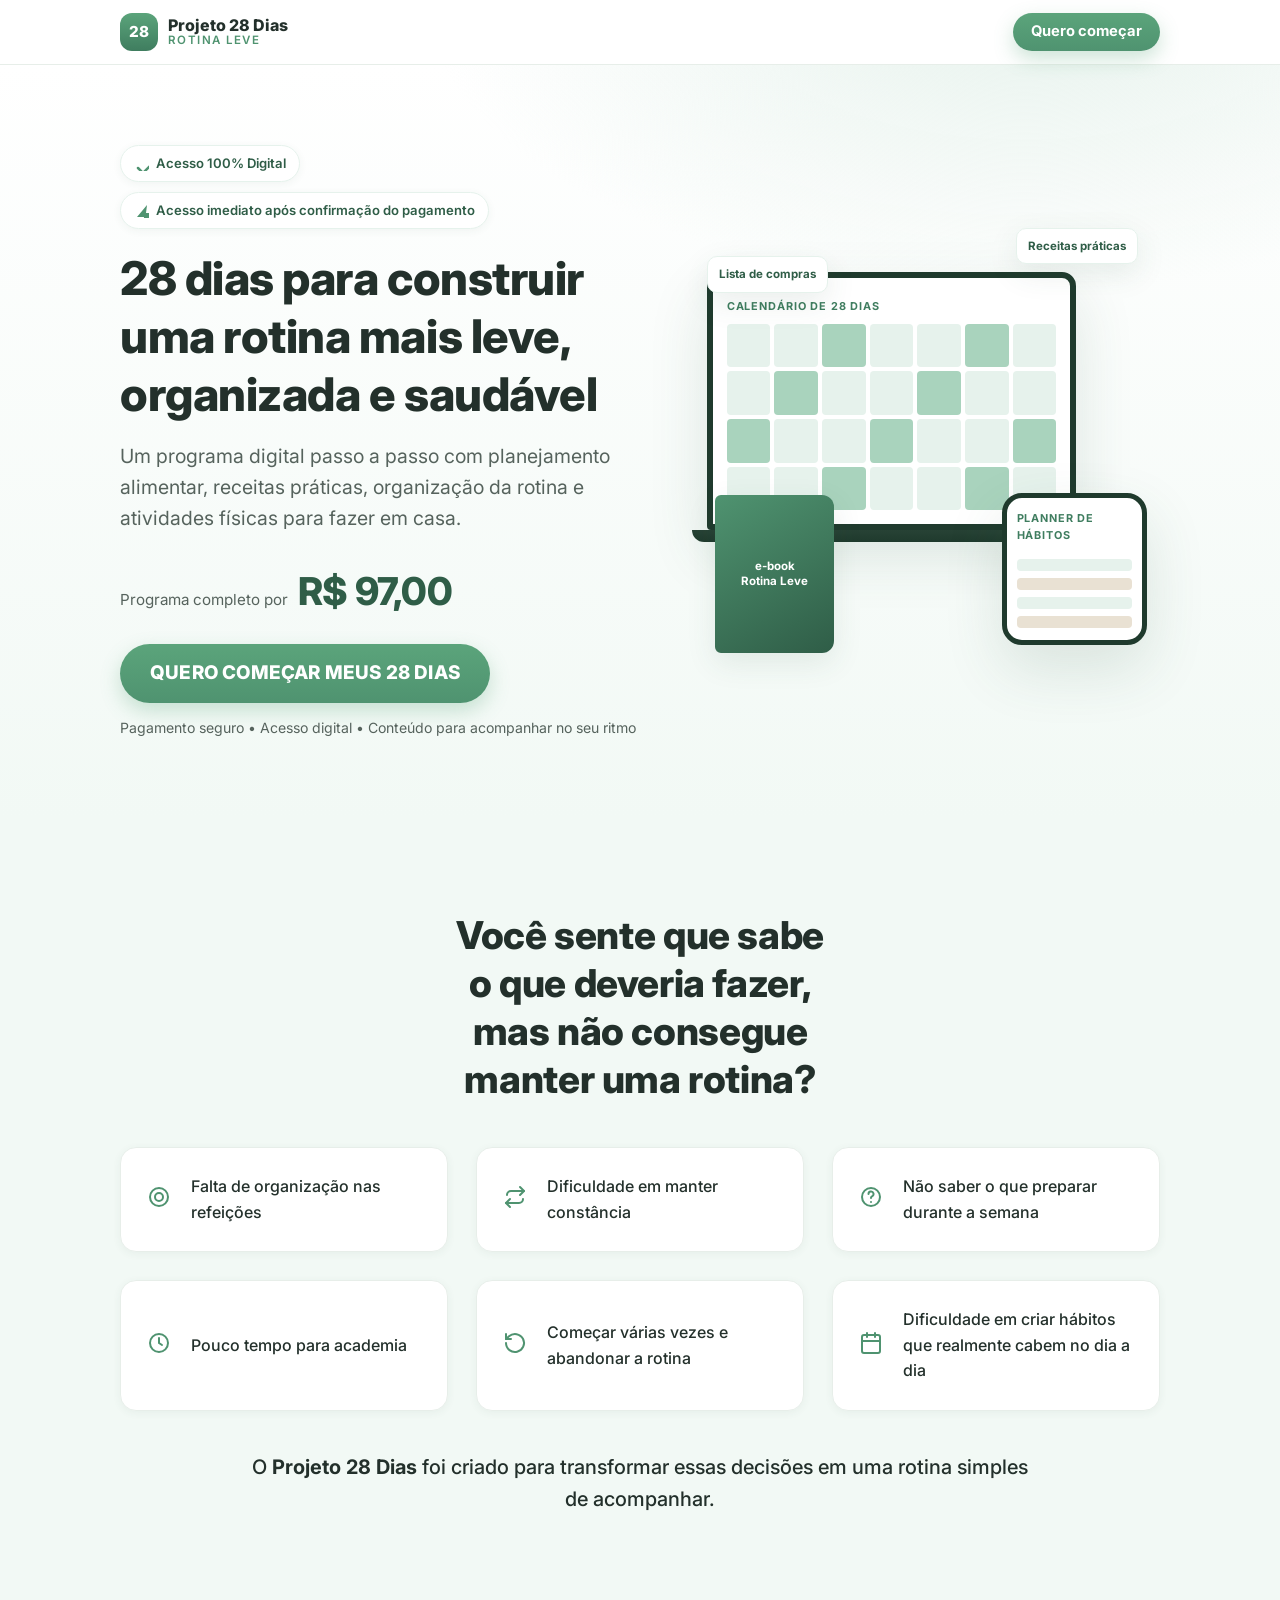
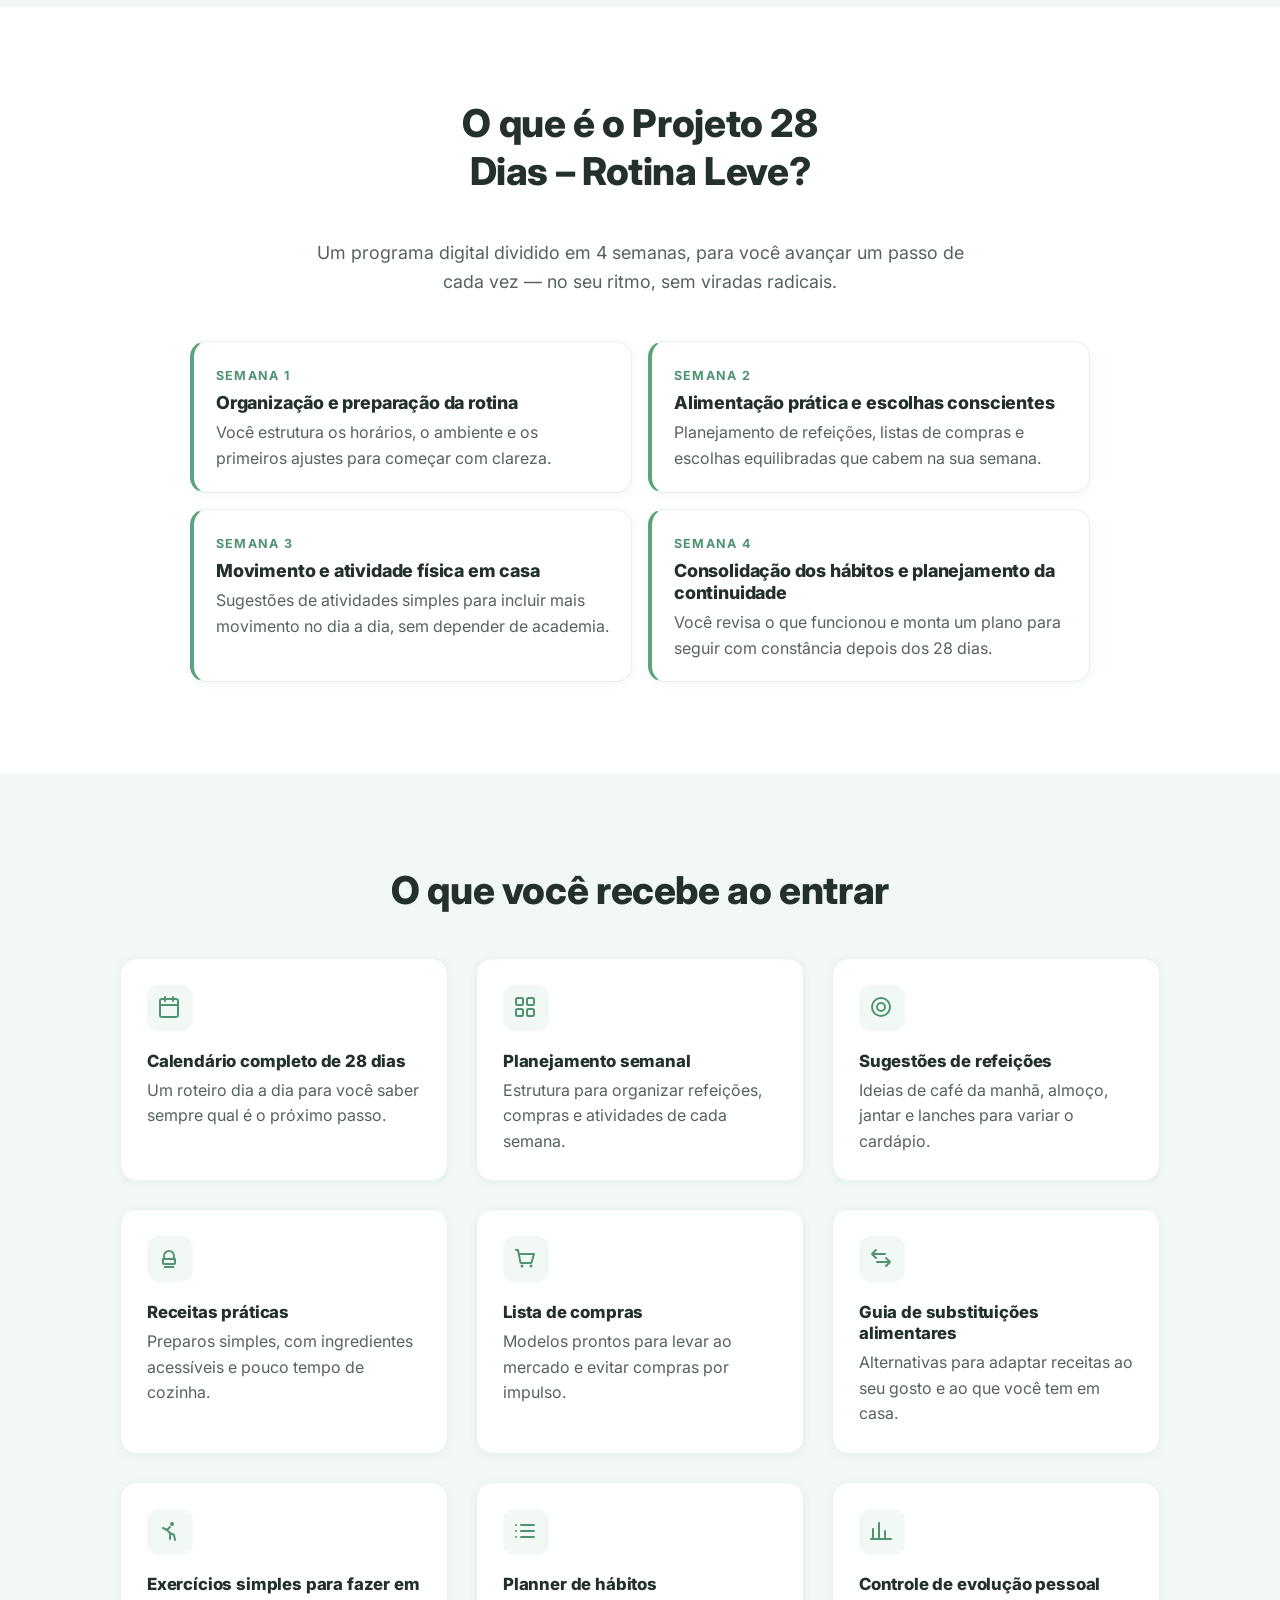
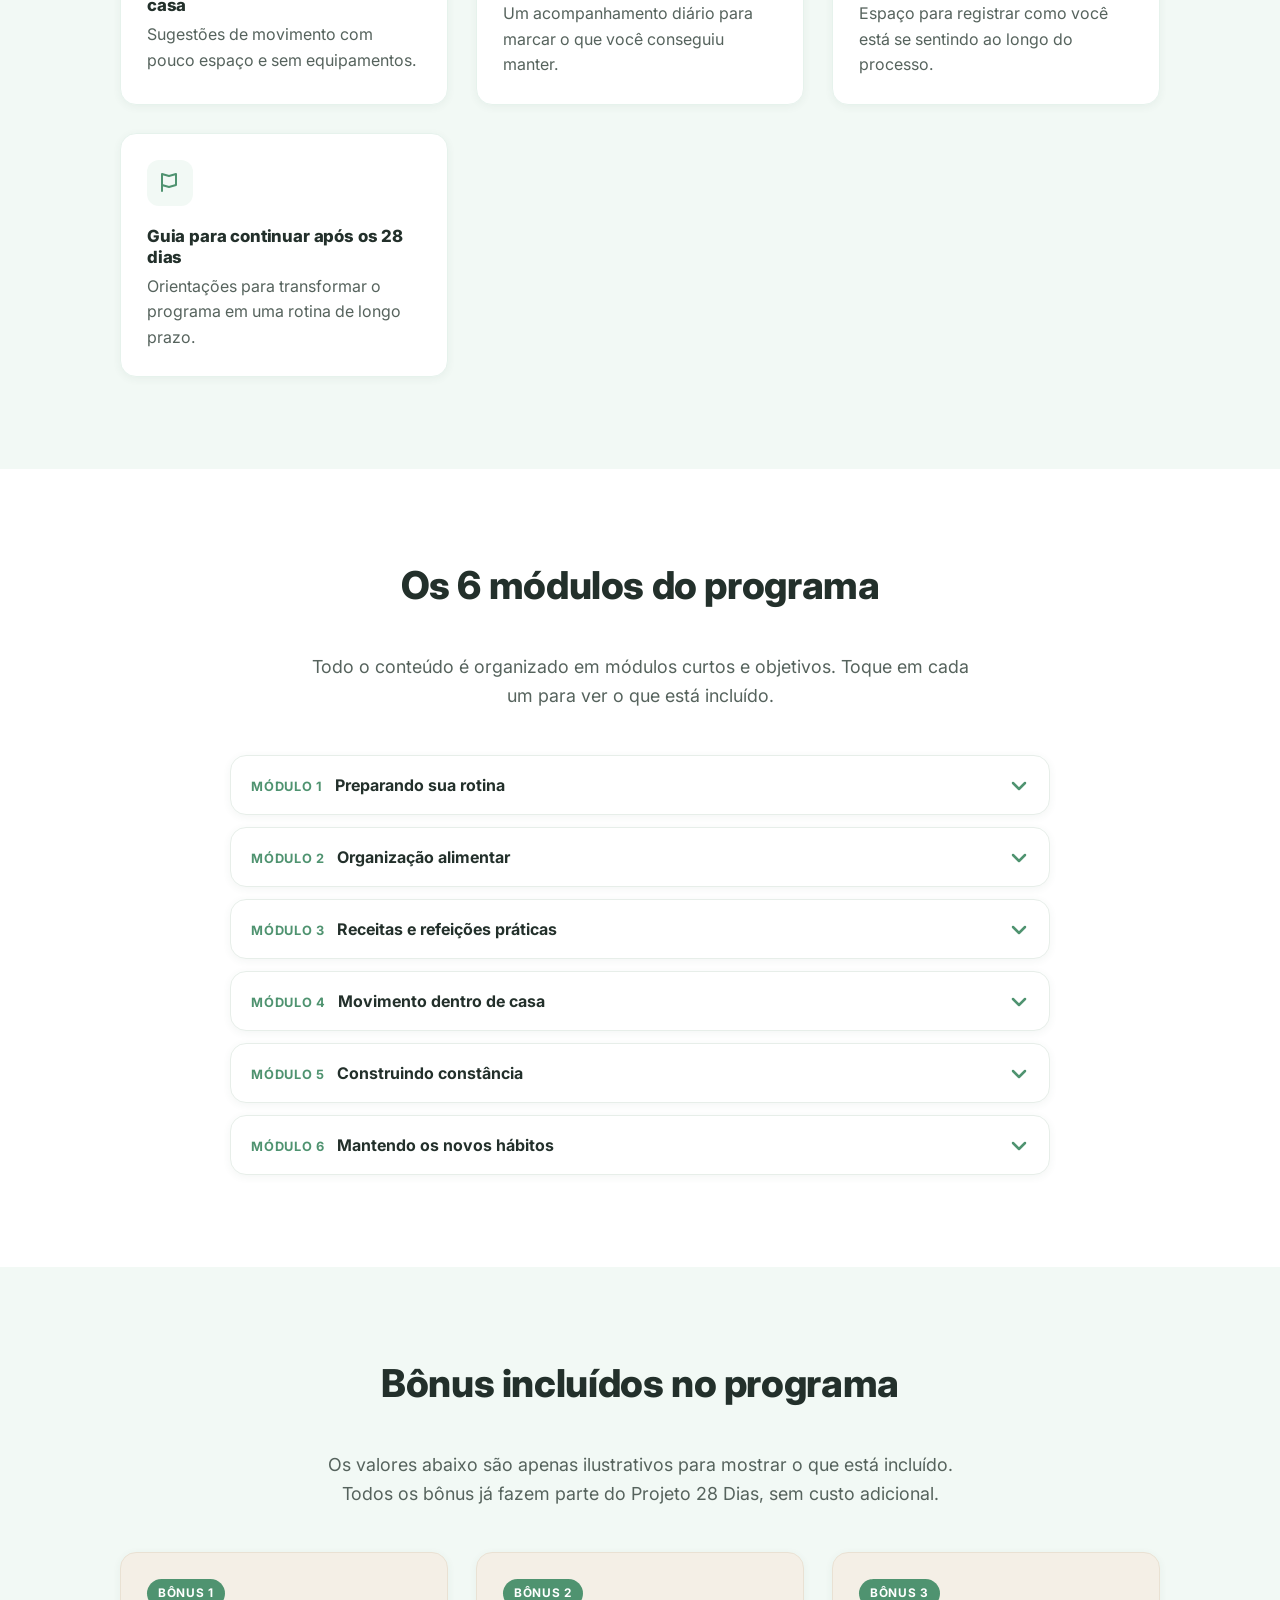
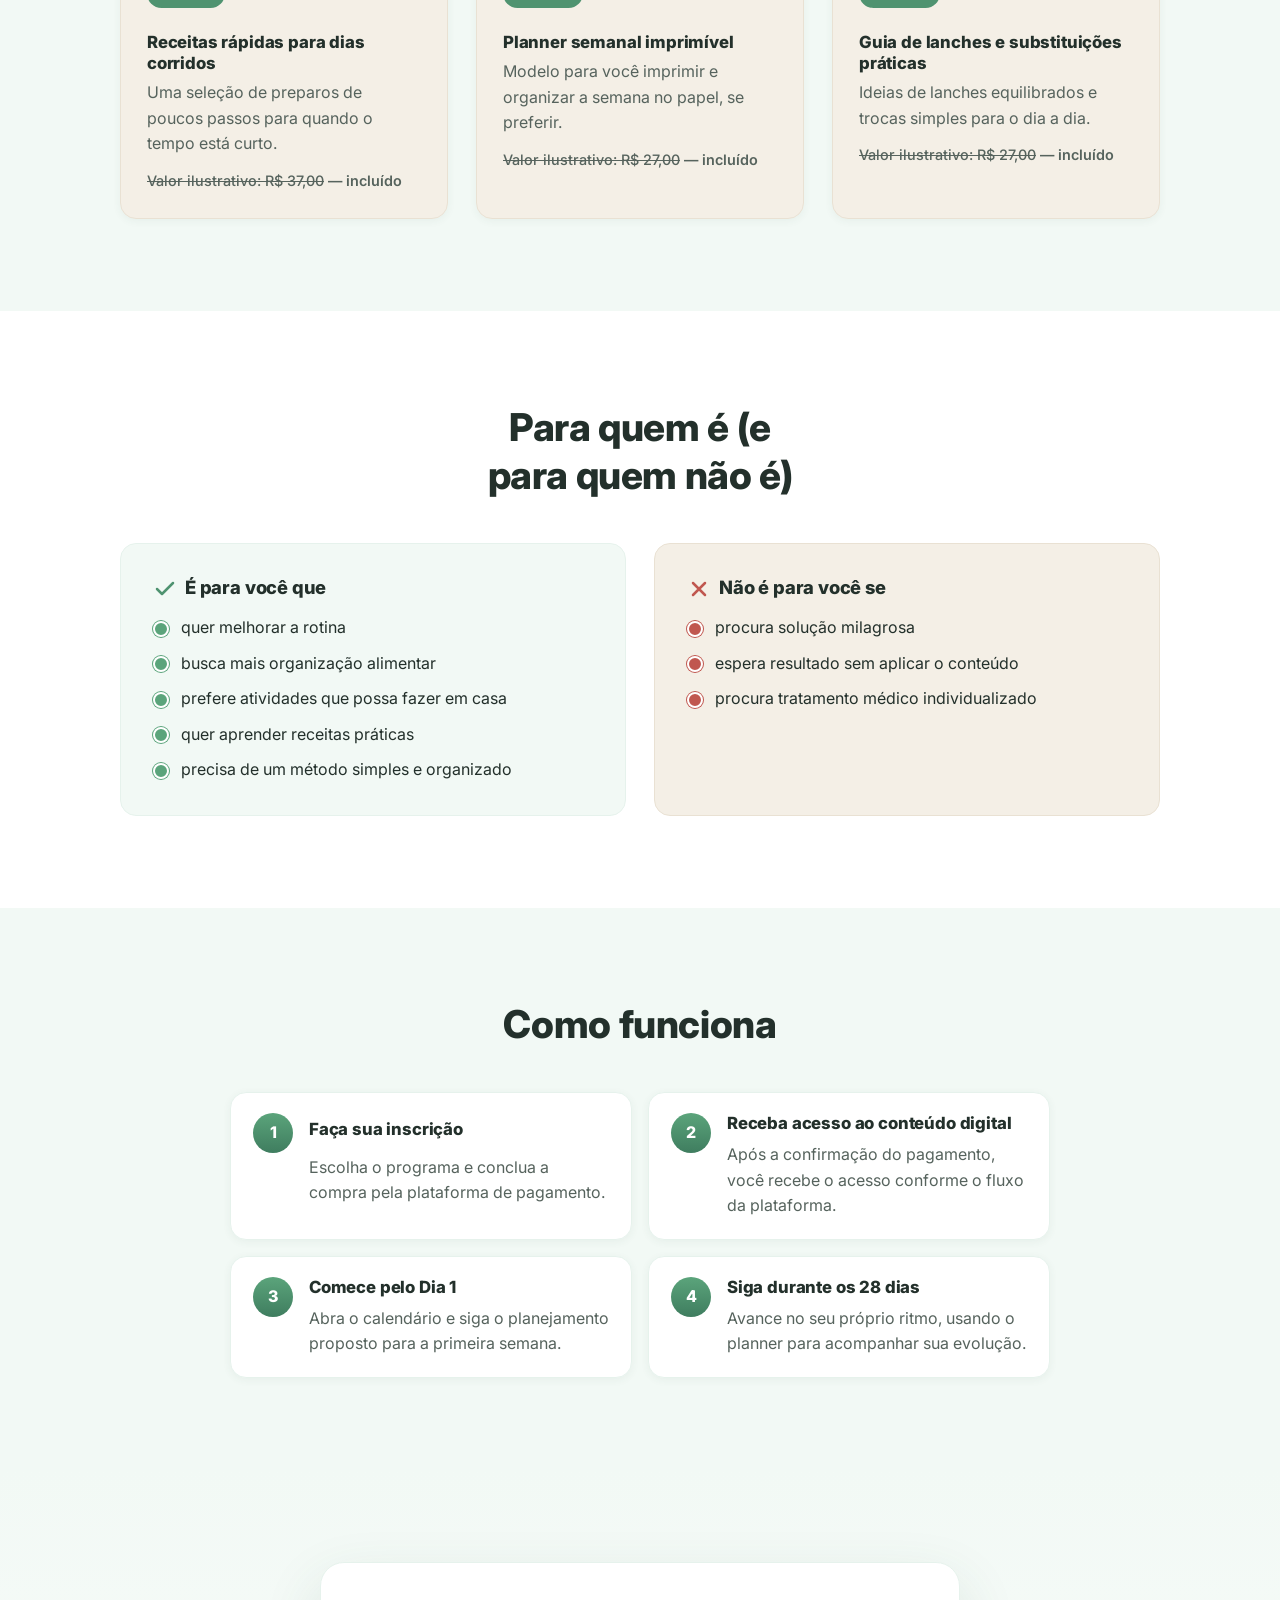
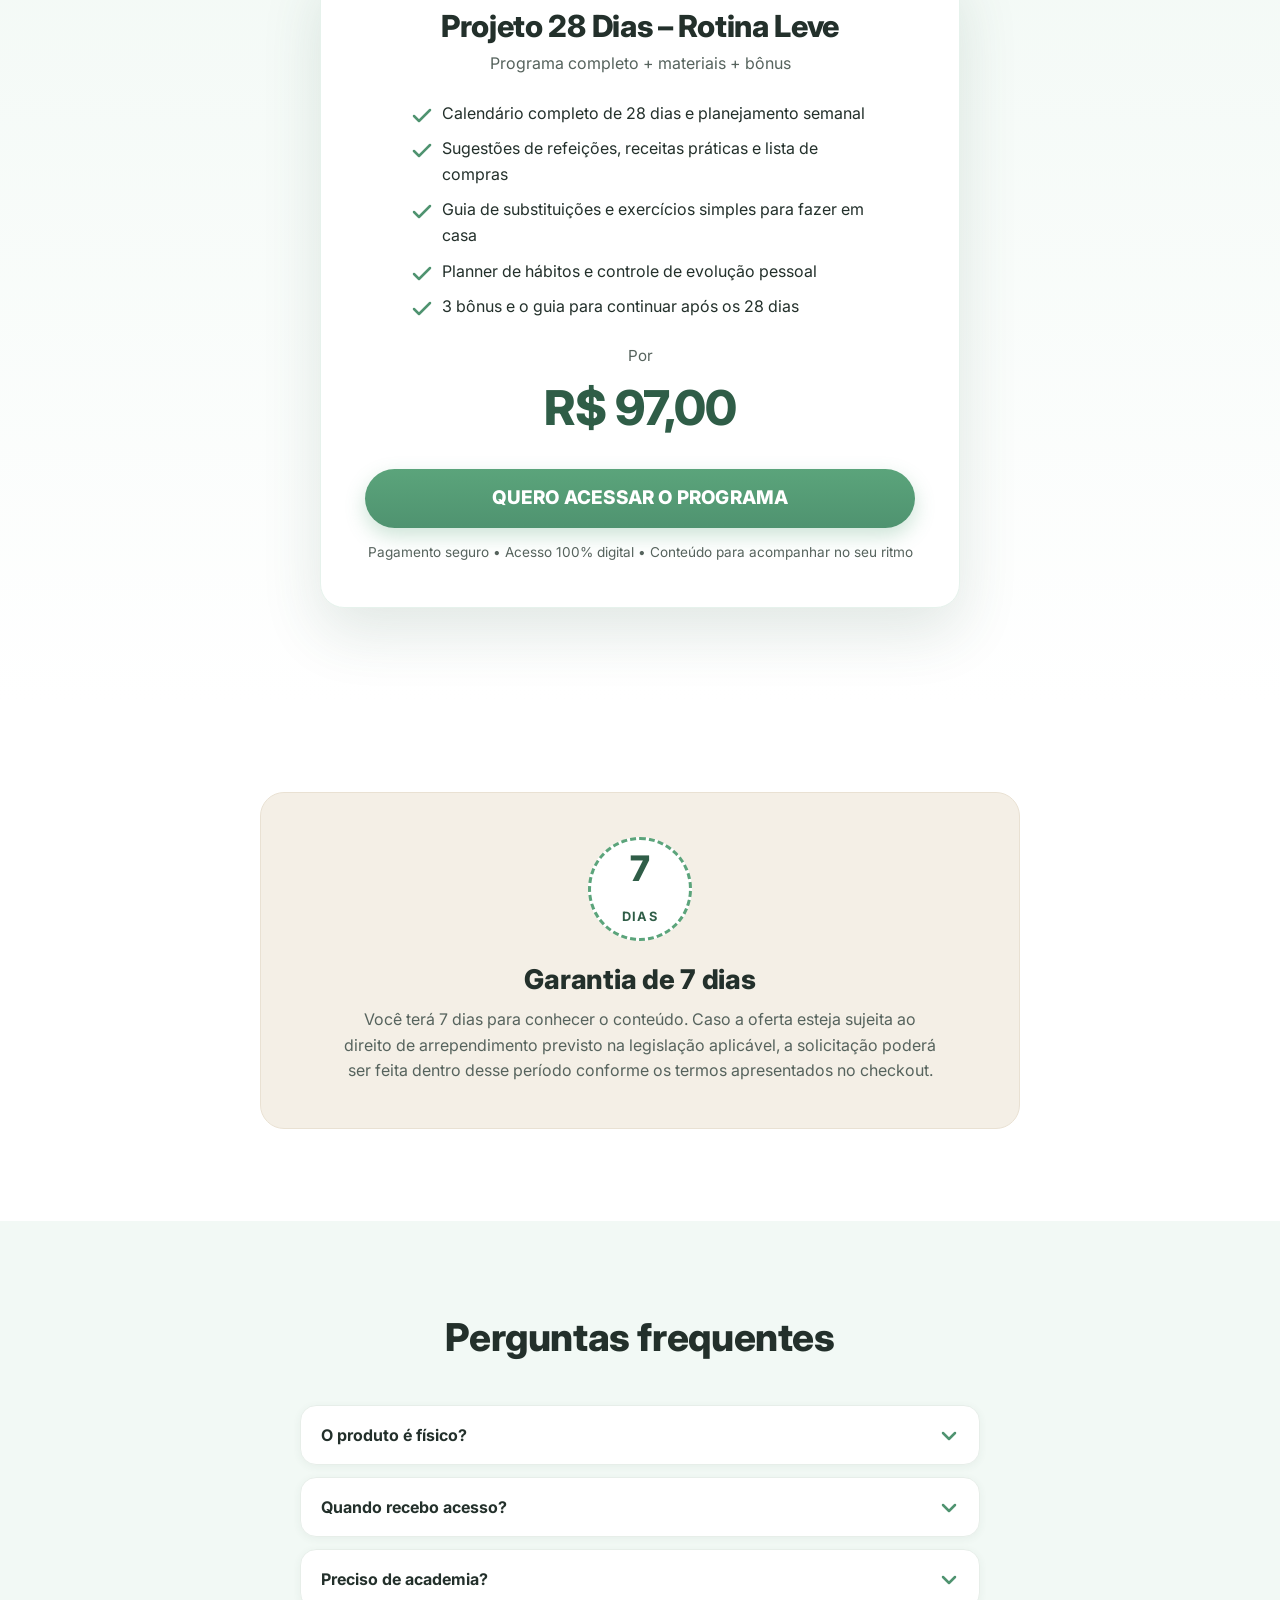
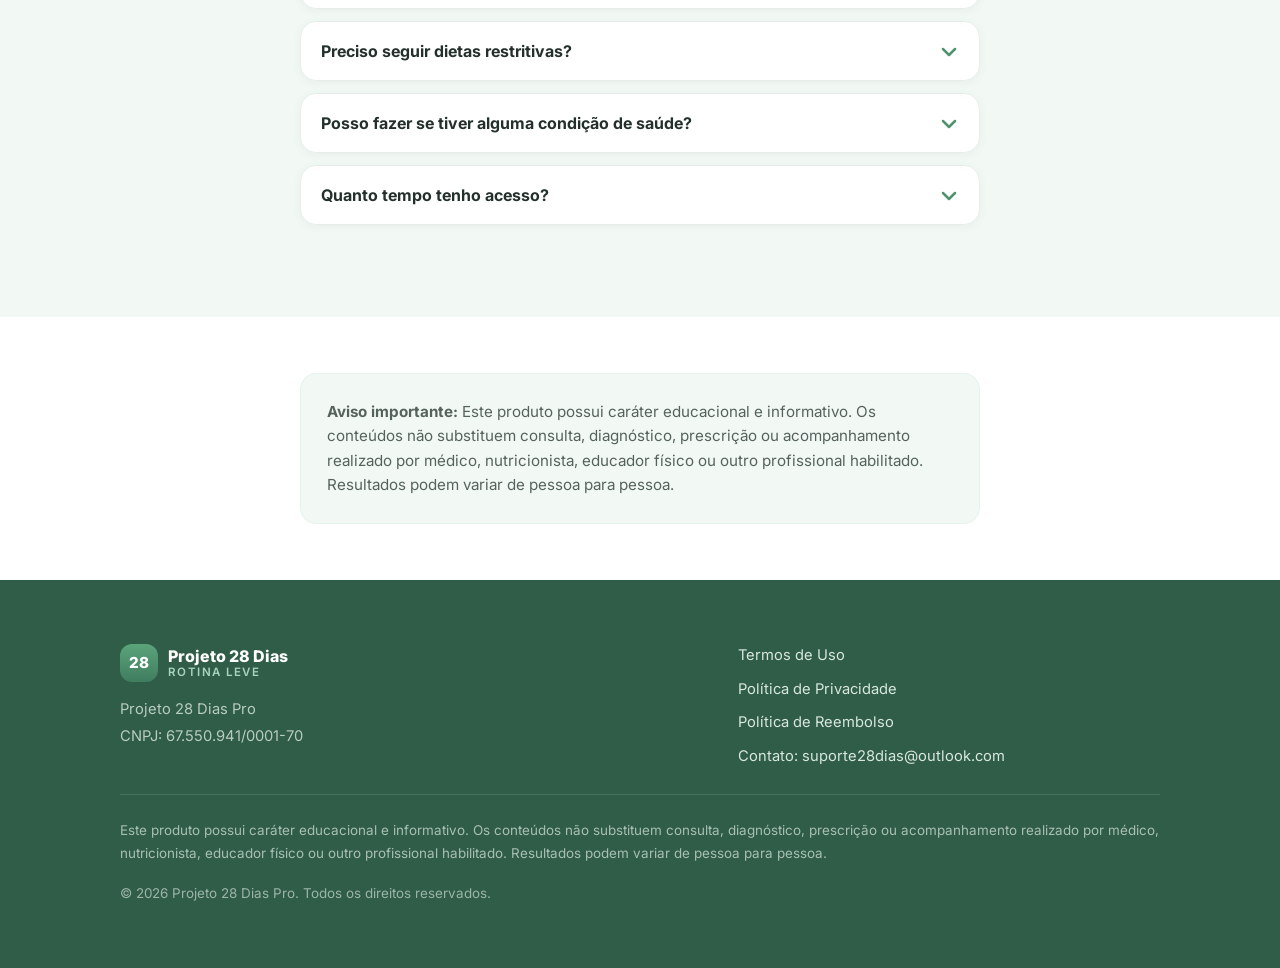
==== index.html @ 9484c6d4 "Add files via upload" ====
<!DOCTYPE html>
<html lang="pt-BR">
<head>
<meta charset="UTF-8" />
<meta name="viewport" content="width=device-width, initial-scale=1.0" />

<title>Projeto 28 Dias – Rotina Leve | Programa digital de rotina e alimentação equilibrada</title>
<meta name="description" content="Projeto 28 Dias – Rotina Leve: programa digital passo a passo com planejamento alimentar, receitas práticas, organização da rotina e atividades físicas para fazer em casa. Acesso 100% digital." />
<meta name="theme-color" content="#5BA47B" />
<link rel="canonical" href="https://exemplo.com/" />

<!-- Open Graph -->
<meta property="og:type" content="website" />
<meta property="og:site_name" content="Projeto 28 Dias – Rotina Leve" />
<meta property="og:title" content="Projeto 28 Dias – Rotina Leve" />
<meta property="og:description" content="28 dias para construir uma rotina mais leve, organizada e saudável. Planejamento alimentar, receitas práticas e atividades físicas para fazer em casa." />
<meta property="og:url" content="https://exemplo.com/" />
<meta property="og:locale" content="pt_BR" />
<!-- Substitua pela imagem de compartilhamento real (1200x630) -->
<meta property="og:image" content="https://exemplo.com/og-image.jpg" />

<!-- Twitter -->
<meta name="twitter:card" content="summary_large_image" />
<meta name="twitter:title" content="Projeto 28 Dias – Rotina Leve" />
<meta name="twitter:description" content="28 dias para construir uma rotina mais leve, organizada e saudável." />
<meta name="twitter:image" content="https://exemplo.com/og-image.jpg" />

<!-- Favicon placeholder (troque por favicon real) -->
<link rel="icon" href="favicon.svg" type="image/svg+xml" />
<link rel="apple-touch-icon" href="favicon.svg" />

<!-- Fontes -->
<link rel="preconnect" href="https://fonts.googleapis.com" />
<link rel="preconnect" href="https://fonts.gstatic.com" crossorigin />
<link href="https://fonts.googleapis.com/css2?family=Inter:wght@400;500;600;700;800&display=swap" rel="stylesheet" />

<link rel="stylesheet" href="styles.css" />

<!-- =====================================================================
     TRACKING — PONTO DE INSERÇÃO 1 (head)
     Nada é carregado agora. Quando for ativar, cole aqui:
       • Meta Pixel (base code)
       • Google Analytics (gtag.js)
       • UTMify (script de captura de UTMs no <head>)
     ===================================================================== -->
<!-- <script>/* Meta Pixel aqui */</script> -->
<!-- <script async src="https://www.googletagmanager.com/gtag/js?id=G-XXXXXXX"></script> -->
<!-- <script>/* UTMify aqui */</script> -->
</head>
<body>

<!-- ============ HEADER ============ -->
<header class="site-header">
  <div class="container site-header__inner">
    <a href="#" class="brand" aria-label="Projeto 28 Dias – Rotina Leve">
      <span class="brand__mark" aria-hidden="true">28</span>
      <span class="brand__text">Projeto 28 Dias<small>Rotina Leve</small></span>
    </a>
    <a href="#oferta" class="btn btn--sm btn--primary js-checkout" data-track="cta_header">Quero começar</a>
  </div>
</header>

<main>

  <!-- ============ 1. HERO ============ -->
  <section class="hero">
    <div class="container hero__grid">
      <div class="hero__content reveal">
        <div class="badges">
          <span class="badge"><svg class="ico" aria-hidden="true"><use href="#i-check"/></svg> Acesso 100% Digital</span>
          <span class="badge"><svg class="ico" aria-hidden="true"><use href="#i-bolt"/></svg> Acesso imediato após confirmação do pagamento</span>
        </div>

        <h1 class="hero__title">28 dias para construir uma rotina mais leve, organizada e saudável</h1>

        <p class="hero__subtitle">Um programa digital passo a passo com planejamento alimentar, receitas práticas, organização da rotina e atividades físicas para fazer em casa.</p>

        <div class="hero__price">
          <span class="hero__price-label">Programa completo por</span>
          <span class="price price--lg"><span class="price__cents js-price">R$ 97,00</span></span>
        </div>

        <a href="#oferta" class="btn btn--lg btn--primary btn--block js-checkout" data-track="cta_hero">QUERO COMEÇAR MEUS 28 DIAS</a>

        <p class="hero__reassurance">Pagamento seguro • Acesso digital • Conteúdo para acompanhar no seu ritmo</p>
      </div>

      <div class="hero__media reveal" aria-hidden="true">
        <!-- Espaço visual para mockup do produto (notebook, celular, e-book, calendário, planner, receitas) -->
        <div class="mockup">
          <div class="mockup__laptop">
            <div class="mockup__laptop-screen">
              <span class="mockup__tag">Calendário de 28 dias</span>
              <div class="mockup__calendar">
                <span></span><span></span><span></span><span></span><span></span><span></span><span></span>
                <span></span><span></span><span></span><span></span><span></span><span></span><span></span>
                <span></span><span></span><span></span><span></span><span></span><span></span><span></span>
                <span></span><span></span><span></span><span></span><span></span><span></span><span></span>
              </div>
            </div>
            <div class="mockup__laptop-base"></div>
          </div>
          <div class="mockup__phone">
            <span class="mockup__tag">Planner de hábitos</span>
            <div class="mockup__phone-list">
              <i></i><i></i><i></i><i></i>
            </div>
          </div>
          <div class="mockup__ebook">
            <span>e-book<br>Rotina Leve</span>
          </div>
          <div class="mockup__card mockup__card--recipes">Receitas práticas</div>
          <div class="mockup__card mockup__card--list">Lista de compras</div>
        </div>
      </div>
    </div>
  </section>

  <!-- ============ 2. IDENTIFICAÇÃO ============ -->
  <section class="section section--tint" id="identificacao">
    <div class="container">
      <h2 class="section__title reveal">Você sente que sabe o que deveria fazer, mas não consegue manter uma rotina?</h2>
      <div class="grid grid--cards reveal">
        <article class="card card--pain"><svg class="ico ico--lg" aria-hidden="true"><use href="#i-plate"/></svg><p>Falta de organização nas refeições</p></article>
        <article class="card card--pain"><svg class="ico ico--lg" aria-hidden="true"><use href="#i-repeat"/></svg><p>Dificuldade em manter constância</p></article>
        <article class="card card--pain"><svg class="ico ico--lg" aria-hidden="true"><use href="#i-question"/></svg><p>Não saber o que preparar durante a semana</p></article>
        <article class="card card--pain"><svg class="ico ico--lg" aria-hidden="true"><use href="#i-clock"/></svg><p>Pouco tempo para academia</p></article>
        <article class="card card--pain"><svg class="ico ico--lg" aria-hidden="true"><use href="#i-restart"/></svg><p>Começar várias vezes e abandonar a rotina</p></article>
        <article class="card card--pain"><svg class="ico ico--lg" aria-hidden="true"><use href="#i-calendar"/></svg><p>Dificuldade em criar hábitos que realmente cabem no dia a dia</p></article>
      </div>
      <p class="section__closing reveal">O <strong>Projeto 28 Dias</strong> foi criado para transformar essas decisões em uma rotina simples de acompanhar.</p>
    </div>
  </section>

  <!-- ============ 3. APRESENTAÇÃO DO MÉTODO ============ -->
  <section class="section" id="metodo">
    <div class="container">
      <h2 class="section__title reveal">O que é o Projeto 28 Dias – Rotina Leve?</h2>
      <p class="section__lead reveal">Um programa digital dividido em 4 semanas, para você avançar um passo de cada vez — no seu ritmo, sem viradas radicais.</p>

      <ol class="timeline reveal">
        <li class="timeline__item">
          <span class="timeline__week">Semana 1</span>
          <h3 class="timeline__heading">Organização e preparação da rotina</h3>
          <p>Você estrutura os horários, o ambiente e os primeiros ajustes para começar com clareza.</p>
        </li>
        <li class="timeline__item">
          <span class="timeline__week">Semana 2</span>
          <h3 class="timeline__heading">Alimentação prática e escolhas conscientes</h3>
          <p>Planejamento de refeições, listas de compras e escolhas equilibradas que cabem na sua semana.</p>
        </li>
        <li class="timeline__item">
          <span class="timeline__week">Semana 3</span>
          <h3 class="timeline__heading">Movimento e atividade física em casa</h3>
          <p>Sugestões de atividades simples para incluir mais movimento no dia a dia, sem depender de academia.</p>
        </li>
        <li class="timeline__item">
          <span class="timeline__week">Semana 4</span>
          <h3 class="timeline__heading">Consolidação dos hábitos e planejamento da continuidade</h3>
          <p>Você revisa o que funcionou e monta um plano para seguir com constância depois dos 28 dias.</p>
        </li>
      </ol>
    </div>
  </section>

  <!-- ============ 4. O QUE VOCÊ RECEBE ============ -->
  <section class="section section--tint" id="conteudo">
    <div class="container">
      <h2 class="section__title reveal">O que você recebe ao entrar</h2>
      <div class="grid grid--deliverables reveal">
        <article class="card card--deliverable"><svg class="ico ico--lg" aria-hidden="true"><use href="#i-calendar"/></svg><h3>Calendário completo de 28 dias</h3><p>Um roteiro dia a dia para você saber sempre qual é o próximo passo.</p></article>
        <article class="card card--deliverable"><svg class="ico ico--lg" aria-hidden="true"><use href="#i-grid"/></svg><h3>Planejamento semanal</h3><p>Estrutura para organizar refeições, compras e atividades de cada semana.</p></article>
        <article class="card card--deliverable"><svg class="ico ico--lg" aria-hidden="true"><use href="#i-plate"/></svg><h3>Sugestões de refeições</h3><p>Ideias de café da manhã, almoço, jantar e lanches para variar o cardápio.</p></article>
        <article class="card card--deliverable"><svg class="ico ico--lg" aria-hidden="true"><use href="#i-chef"/></svg><h3>Receitas práticas</h3><p>Preparos simples, com ingredientes acessíveis e pouco tempo de cozinha.</p></article>
        <article class="card card--deliverable"><svg class="ico ico--lg" aria-hidden="true"><use href="#i-cart"/></svg><h3>Lista de compras</h3><p>Modelos prontos para levar ao mercado e evitar compras por impulso.</p></article>
        <article class="card card--deliverable"><svg class="ico ico--lg" aria-hidden="true"><use href="#i-swap"/></svg><h3>Guia de substituições alimentares</h3><p>Alternativas para adaptar receitas ao seu gosto e ao que você tem em casa.</p></article>
        <article class="card card--deliverable"><svg class="ico ico--lg" aria-hidden="true"><use href="#i-run"/></svg><h3>Exercícios simples para fazer em casa</h3><p>Sugestões de movimento com pouco espaço e sem equipamentos.</p></article>
        <article class="card card--deliverable"><svg class="ico ico--lg" aria-hidden="true"><use href="#i-list"/></svg><h3>Planner de hábitos</h3><p>Um acompanhamento diário para marcar o que você conseguiu manter.</p></article>
        <article class="card card--deliverable"><svg class="ico ico--lg" aria-hidden="true"><use href="#i-chart"/></svg><h3>Controle de evolução pessoal</h3><p>Espaço para registrar como você está se sentindo ao longo do processo.</p></article>
        <article class="card card--deliverable"><svg class="ico ico--lg" aria-hidden="true"><use href="#i-flag"/></svg><h3>Guia para continuar após os 28 dias</h3><p>Orientações para transformar o programa em uma rotina de longo prazo.</p></article>
      </div>
    </div>
  </section>

  <!-- ============ 5. MÓDULOS ============ -->
  <section class="section" id="modulos">
    <div class="container">
      <h2 class="section__title reveal">Os 6 módulos do programa</h2>
      <p class="section__lead reveal">Todo o conteúdo é organizado em módulos curtos e objetivos. Toque em cada um para ver o que está incluído.</p>

      <div class="accordion reveal" id="accordion-modulos">
        <div class="accordion__item">
          <button class="accordion__trigger" aria-expanded="false" aria-controls="mod-1">
            <span><span class="accordion__num">Módulo 1</span> Preparando sua rotina</span>
            <svg class="ico accordion__chevron" aria-hidden="true"><use href="#i-chevron"/></svg>
          </button>
          <div class="accordion__panel" id="mod-1" role="region">
            <p>Como organizar horários, ambiente e expectativas para começar os 28 dias com clareza e sem sobrecarga.</p>
          </div>
        </div>
        <div class="accordion__item">
          <button class="accordion__trigger" aria-expanded="false" aria-controls="mod-2">
            <span><span class="accordion__num">Módulo 2</span> Organização alimentar</span>
            <svg class="ico accordion__chevron" aria-hidden="true"><use href="#i-chevron"/></svg>
          </button>
          <div class="accordion__panel" id="mod-2" role="region">
            <p>Planejamento de refeições, montagem de listas de compras e ideias para tornar a alimentação mais equilibrada no dia a dia.</p>
          </div>
        </div>
        <div class="accordion__item">
          <button class="accordion__trigger" aria-expanded="false" aria-controls="mod-3">
            <span><span class="accordion__num">Módulo 3</span> Receitas e refeições práticas</span>
            <svg class="ico accordion__chevron" aria-hidden="true"><use href="#i-chevron"/></svg>
          </button>
          <div class="accordion__panel" id="mod-3" role="region">
            <p>Receitas simples e rápidas para diferentes momentos do dia, com opções de substituição de ingredientes.</p>
          </div>
        </div>
        <div class="accordion__item">
          <button class="accordion__trigger" aria-expanded="false" aria-controls="mod-4">
            <span><span class="accordion__num">Módulo 4</span> Movimento dentro de casa</span>
            <svg class="ico accordion__chevron" aria-hidden="true"><use href="#i-chevron"/></svg>
          </button>
          <div class="accordion__panel" id="mod-4" role="region">
            <p>Sugestões de atividades físicas leves para fazer em casa, com foco em consistência e não em intensidade.</p>
          </div>
        </div>
        <div class="accordion__item">
          <button class="accordion__trigger" aria-expanded="false" aria-controls="mod-5">
            <span><span class="accordion__num">Módulo 5</span> Construindo constância</span>
            <svg class="ico accordion__chevron" aria-hidden="true"><use href="#i-chevron"/></svg>
          </button>
          <div class="accordion__panel" id="mod-5" role="region">
            <p>Estratégias práticas para lidar com dias difíceis, recomeços e para manter o ritmo ao longo das semanas.</p>
          </div>
        </div>
        <div class="accordion__item">
          <button class="accordion__trigger" aria-expanded="false" aria-controls="mod-6">
            <span><span class="accordion__num">Módulo 6</span> Mantendo os novos hábitos</span>
            <svg class="ico accordion__chevron" aria-hidden="true"><use href="#i-chevron"/></svg>
          </button>
          <div class="accordion__panel" id="mod-6" role="region">
            <p>Como planejar a continuidade depois dos 28 dias, revisando o que funcionou e ajustando o que for necessário.</p>
          </div>
        </div>
      </div>
    </div>
  </section>

  <!-- ============ 6. BÔNUS ============ -->
  <section class="section section--tint" id="bonus">
    <div class="container">
      <h2 class="section__title reveal">Bônus incluídos no programa</h2>
      <p class="section__lead reveal">Os valores abaixo são apenas ilustrativos para mostrar o que está incluído. Todos os bônus já fazem parte do Projeto 28 Dias, sem custo adicional.</p>
      <div class="grid grid--cards reveal">
        <article class="card card--bonus">
          <span class="card__badge">Bônus 1</span>
          <h3>Receitas rápidas para dias corridos</h3>
          <p>Uma seleção de preparos de poucos passos para quando o tempo está curto.</p>
          <p class="card__value"><span>Valor ilustrativo: R$ 37,00</span> — incluído</p>
        </article>
        <article class="card card--bonus">
          <span class="card__badge">Bônus 2</span>
          <h3>Planner semanal imprimível</h3>
          <p>Modelo para você imprimir e organizar a semana no papel, se preferir.</p>
          <p class="card__value"><span>Valor ilustrativo: R$ 27,00</span> — incluído</p>
        </article>
        <article class="card card--bonus">
          <span class="card__badge">Bônus 3</span>
          <h3>Guia de lanches e substituições práticas</h3>
          <p>Ideias de lanches equilibrados e trocas simples para o dia a dia.</p>
          <p class="card__value"><span>Valor ilustrativo: R$ 27,00</span> — incluído</p>
        </article>
      </div>
    </div>
  </section>

  <!-- ============ 7. PARA QUEM É ============ -->
  <section class="section" id="para-quem">
    <div class="container">
      <h2 class="section__title reveal">Para quem é (e para quem não é)</h2>
      <div class="grid grid--two reveal">
        <div class="panel panel--yes">
          <h3><svg class="ico" aria-hidden="true"><use href="#i-check"/></svg> É para você que</h3>
          <ul class="ticklist">
            <li>quer melhorar a rotina</li>
            <li>busca mais organização alimentar</li>
            <li>prefere atividades que possa fazer em casa</li>
            <li>quer aprender receitas práticas</li>
            <li>precisa de um método simples e organizado</li>
          </ul>
        </div>
        <div class="panel panel--no">
          <h3><svg class="ico" aria-hidden="true"><use href="#i-x"/></svg> Não é para você se</h3>
          <ul class="ticklist ticklist--no">
            <li>procura solução milagrosa</li>
            <li>espera resultado sem aplicar o conteúdo</li>
            <li>procura tratamento médico individualizado</li>
          </ul>
        </div>
      </div>
    </div>
  </section>

  <!-- ============ 8. COMO FUNCIONA ============ -->
  <section class="section section--tint" id="como-funciona">
    <div class="container">
      <h2 class="section__title reveal">Como funciona</h2>
      <ol class="steps reveal">
        <li class="step"><span class="step__num">1</span><h3>Faça sua inscrição</h3><p>Escolha o programa e conclua a compra pela plataforma de pagamento.</p></li>
        <li class="step"><span class="step__num">2</span><h3>Receba acesso ao conteúdo digital</h3><p>Após a confirmação do pagamento, você recebe o acesso conforme o fluxo da plataforma.</p></li>
        <li class="step"><span class="step__num">3</span><h3>Comece pelo Dia 1</h3><p>Abra o calendário e siga o planejamento proposto para a primeira semana.</p></li>
        <li class="step"><span class="step__num">4</span><h3>Siga durante os 28 dias</h3><p>Avance no seu próprio ritmo, usando o planner para acompanhar sua evolução.</p></li>
      </ol>
    </div>
  </section>

  <!-- ============ 9. OFERTA ============ -->
  <section class="section offer" id="oferta">
    <div class="container">
      <div class="offer__box reveal">
        <h2 class="offer__title">Projeto 28 Dias – Rotina Leve</h2>
        <p class="offer__desc">Programa completo + materiais + bônus</p>

        <ul class="offer__list">
          <li><svg class="ico" aria-hidden="true"><use href="#i-check"/></svg> Calendário completo de 28 dias e planejamento semanal</li>
          <li><svg class="ico" aria-hidden="true"><use href="#i-check"/></svg> Sugestões de refeições, receitas práticas e lista de compras</li>
          <li><svg class="ico" aria-hidden="true"><use href="#i-check"/></svg> Guia de substituições e exercícios simples para fazer em casa</li>
          <li><svg class="ico" aria-hidden="true"><use href="#i-check"/></svg> Planner de hábitos e controle de evolução pessoal</li>
          <li><svg class="ico" aria-hidden="true"><use href="#i-check"/></svg> 3 bônus e o guia para continuar após os 28 dias</li>
        </ul>

        <div class="offer__price">
          <span class="offer__price-label">Por</span>
          <span class="price price--xl"><span class="price__cents js-price">R$ 97,00</span></span>
        </div>

        <a href="#" class="btn btn--lg btn--primary btn--block js-checkout" data-track="cta_oferta">QUERO ACESSAR O PROGRAMA</a>
        <p class="offer__note">Pagamento seguro • Acesso 100% digital • Conteúdo para acompanhar no seu ritmo</p>
      </div>
    </div>
  </section>

  <!-- ============ 10. GARANTIA ============ -->
  <section class="section" id="garantia">
    <div class="container">
      <div class="guarantee reveal">
        <div class="guarantee__seal" aria-hidden="true"><span>7</span><small>dias</small></div>
        <div class="guarantee__text">
          <h2>Garantia de 7 dias</h2>
          <p>Você terá 7 dias para conhecer o conteúdo. Caso a oferta esteja sujeita ao direito de arrependimento previsto na legislação aplicável, a solicitação poderá ser feita dentro desse período conforme os termos apresentados no checkout.</p>
        </div>
      </div>
    </div>
  </section>

  <!-- ============ 11. FAQ ============ -->
  <section class="section section--tint" id="faq">
    <div class="container container--narrow">
      <h2 class="section__title reveal">Perguntas frequentes</h2>
      <div class="accordion reveal" id="accordion-faq">
        <div class="accordion__item">
          <button class="accordion__trigger" aria-expanded="false" aria-controls="faq-1"><span>O produto é físico?</span><svg class="ico accordion__chevron" aria-hidden="true"><use href="#i-chevron"/></svg></button>
          <div class="accordion__panel" id="faq-1" role="region"><p>Não. O Projeto 28 Dias é um produto 100% digital.</p></div>
        </div>
        <div class="accordion__item">
          <button class="accordion__trigger" aria-expanded="false" aria-controls="faq-2"><span>Quando recebo acesso?</span><svg class="ico accordion__chevron" aria-hidden="true"><use href="#i-chevron"/></svg></button>
          <div class="accordion__panel" id="faq-2" role="region"><p>Após a confirmação do pagamento, conforme o fluxo da plataforma utilizada.</p></div>
        </div>
        <div class="accordion__item">
          <button class="accordion__trigger" aria-expanded="false" aria-controls="faq-3"><span>Preciso de academia?</span><svg class="ico accordion__chevron" aria-hidden="true"><use href="#i-chevron"/></svg></button>
          <div class="accordion__panel" id="faq-3" role="region"><p>Não. O programa inclui sugestões de atividades que podem ser feitas em casa.</p></div>
        </div>
        <div class="accordion__item">
          <button class="accordion__trigger" aria-expanded="false" aria-controls="faq-4"><span>Preciso seguir dietas restritivas?</span><svg class="ico accordion__chevron" aria-hidden="true"><use href="#i-chevron"/></svg></button>
          <div class="accordion__panel" id="faq-4" role="region"><p>O conteúdo é educacional e voltado à organização de hábitos e alimentação. Não substitui acompanhamento individual de nutricionista ou outro profissional de saúde.</p></div>
        </div>
        <div class="accordion__item">
          <button class="accordion__trigger" aria-expanded="false" aria-controls="faq-5"><span>Posso fazer se tiver alguma condição de saúde?</span><svg class="ico accordion__chevron" aria-hidden="true"><use href="#i-chevron"/></svg></button>
          <div class="accordion__panel" id="faq-5" role="region"><p>A pessoa deve consultar um profissional de saúde antes de iniciar mudanças relevantes na alimentação ou atividade física caso tenha condição médica, utilize medicamentos, esteja grávida ou tenha qualquer limitação específica.</p></div>
        </div>
        <div class="accordion__item">
          <button class="accordion__trigger" aria-expanded="false" aria-controls="faq-6"><span>Quanto tempo tenho acesso?</span><svg class="ico accordion__chevron" aria-hidden="true"><use href="#i-chevron"/></svg></button>
          <div class="accordion__panel" id="faq-6" role="region"><p class="js-access-text">Acesso conforme condições informadas no momento da compra.</p></div>
        </div>
      </div>
    </div>
  </section>

  <!-- ============ 12. AVISO IMPORTANTE ============ -->
  <section class="section notice-section">
    <div class="container container--narrow">
      <p class="notice reveal">
        <strong>Aviso importante:</strong> Este produto possui caráter educacional e informativo. Os conteúdos não substituem consulta, diagnóstico, prescrição ou acompanhamento realizado por médico, nutricionista, educador físico ou outro profissional habilitado. Resultados podem variar de pessoa para pessoa.
      </p>
    </div>
  </section>

</main>

<!-- ============ 13. RODAPÉ ============ -->
<footer class="site-footer">
  <div class="container">
    <div class="site-footer__grid">
      <div>
        <a href="#" class="brand brand--footer">
          <span class="brand__mark" aria-hidden="true">28</span>
          <span class="brand__text">Projeto 28 Dias<small>Rotina Leve</small></span>
        </a>
        <p class="site-footer__company">
          <span class="js-company-name">Nome Empresarial / Nome do Responsável</span><br>
          <span class="js-company-doc">CNPJ/CPF: 00.000.000/0000-00</span><br>
          <span class="js-company-address">Endereço completo — Cidade/UF</span>
        </p>
      </div>
      <nav class="site-footer__links" aria-label="Links institucionais">
        <a href="termos.html">Termos de Uso</a>
        <a href="privacidade.html">Política de Privacidade</a>
        <a href="reembolso.html">Política de Reembolso</a>
        <a href="#" class="js-contact-link">Contato</a>
      </nav>
    </div>

    <p class="site-footer__disclaimer">
      Este produto possui caráter educacional e informativo. Os conteúdos não substituem consulta, diagnóstico, prescrição ou acompanhamento realizado por médico, nutricionista, educador físico ou outro profissional habilitado. Resultados podem variar de pessoa para pessoa.
    </p>

    <p class="site-footer__copy">
      &copy; <span class="js-year">2026</span> <span class="js-company-name">Nome Empresarial</span>. Todos os direitos reservados.
    </p>
  </div>
</footer>

<!-- ============ CTA FIXO (MOBILE) ============ -->
<div class="sticky-cta" id="stickyCta" hidden>
  <div class="sticky-cta__inner container">
    <div class="sticky-cta__price">
      <small>Projeto 28 Dias</small>
      <strong class="js-price">R$ 97,00</strong>
    </div>
    <a href="#oferta" class="btn btn--primary js-checkout" data-track="cta_sticky">Começar agora</a>
  </div>
</div>

<!-- ============ SPRITE DE ÍCONES (SVG) ============ -->
<svg width="0" height="0" style="position:absolute" aria-hidden="true" focusable="false">
  <defs>
    <g id="i-check"><path d="M20 6 9 17l-5-5" fill="none" stroke="currentColor" stroke-width="2.5" stroke-linecap="round" stroke-linejoin="round"/></g>
    <g id="i-x"><path d="M18 6 6 18M6 6l12 12" fill="none" stroke="currentColor" stroke-width="2.5" stroke-linecap="round"/></g>
    <g id="i-bolt"><path d="M13 2 3 14h7l-1 8 10-12h-7l1-8z" fill="currentColor"/></g>
    <g id="i-chevron"><path d="m6 9 6 6 6-6" fill="none" stroke="currentColor" stroke-width="2.5" stroke-linecap="round" stroke-linejoin="round"/></g>
    <g id="i-calendar"><rect x="3" y="4" width="18" height="18" rx="2" fill="none" stroke="currentColor" stroke-width="2"/><path d="M3 10h18M8 2v4M16 2v4" stroke="currentColor" stroke-width="2" stroke-linecap="round"/></g>
    <g id="i-plate"><circle cx="12" cy="12" r="9" fill="none" stroke="currentColor" stroke-width="2"/><circle cx="12" cy="12" r="4" fill="none" stroke="currentColor" stroke-width="2"/></g>
    <g id="i-clock"><circle cx="12" cy="12" r="9" fill="none" stroke="currentColor" stroke-width="2"/><path d="M12 7v5l3 2" fill="none" stroke="currentColor" stroke-width="2" stroke-linecap="round"/></g>
    <g id="i-repeat"><path d="M17 2l4 4-4 4M7 22l-4-4 4-4" fill="none" stroke="currentColor" stroke-width="2" stroke-linecap="round" stroke-linejoin="round"/><path d="M21 6H8a4 4 0 0 0-4 4M3 18h13a4 4 0 0 0 4-4" fill="none" stroke="currentColor" stroke-width="2" stroke-linecap="round"/></g>
    <g id="i-restart"><path d="M3 12a9 9 0 1 0 3-6.7L3 8" fill="none" stroke="currentColor" stroke-width="2" stroke-linecap="round" stroke-linejoin="round"/><path d="M3 3v5h5" fill="none" stroke="currentColor" stroke-width="2" stroke-linecap="round" stroke-linejoin="round"/></g>
    <g id="i-question"><circle cx="12" cy="12" r="9" fill="none" stroke="currentColor" stroke-width="2"/><path d="M9.5 9a2.5 2.5 0 1 1 3.5 2.3c-.8.4-1 .9-1 1.7M12 17h.01" fill="none" stroke="currentColor" stroke-width="2" stroke-linecap="round"/></g>
    <g id="i-grid"><rect x="3" y="3" width="7" height="7" rx="1.5" fill="none" stroke="currentColor" stroke-width="2"/><rect x="14" y="3" width="7" height="7" rx="1.5" fill="none" stroke="currentColor" stroke-width="2"/><rect x="3" y="14" width="7" height="7" rx="1.5" fill="none" stroke="currentColor" stroke-width="2"/><rect x="14" y="14" width="7" height="7" rx="1.5" fill="none" stroke="currentColor" stroke-width="2"/></g>
    <g id="i-chef"><path d="M7 21h10M6 13h12v4a1 1 0 0 1-1 1H7a1 1 0 0 1-1-1v-4z" fill="none" stroke="currentColor" stroke-width="2" stroke-linejoin="round"/><path d="M8 13a5 5 0 1 1 8 0" fill="none" stroke="currentColor" stroke-width="2"/></g>
    <g id="i-cart"><path d="M3 4h2l2.4 12.2a1 1 0 0 0 1 .8h9.2a1 1 0 0 0 1-.8L21 8H6" fill="none" stroke="currentColor" stroke-width="2" stroke-linecap="round" stroke-linejoin="round"/><circle cx="9" cy="20" r="1.5" fill="currentColor"/><circle cx="18" cy="20" r="1.5" fill="currentColor"/></g>
    <g id="i-swap"><path d="M7 4 3 8l4 4M3 8h13M17 20l4-4-4-4M21 16H8" fill="none" stroke="currentColor" stroke-width="2" stroke-linecap="round" stroke-linejoin="round"/></g>
    <g id="i-run"><circle cx="15" cy="5" r="2" fill="currentColor"/><path d="M13 8l-3 3 3 3v6M10 11 6 9M13 14l4 2 1 5" fill="none" stroke="currentColor" stroke-width="2" stroke-linecap="round" stroke-linejoin="round"/></g>
    <g id="i-list"><path d="M8 6h13M8 12h13M8 18h13M3 6h.01M3 12h.01M3 18h.01" stroke="currentColor" stroke-width="2" stroke-linecap="round"/></g>
    <g id="i-chart"><path d="M4 20V10M10 20V4M16 20v-8M22 20H2" fill="none" stroke="currentColor" stroke-width="2" stroke-linecap="round"/></g>
    <g id="i-flag"><path d="M5 21V4m0 0 7 2 7-2v11l-7 2-7-2" fill="none" stroke="currentColor" stroke-width="2" stroke-linecap="round" stroke-linejoin="round"/></g>
  </defs>
</svg>

<script src="script.js"></script>

<!-- =====================================================================
     TRACKING — PONTO DE INSERÇÃO 2 (fim do body)
     Cole aqui scripts que devem carregar depois do conteúdo:
       • Meta Pixel <noscript> (img)
       • Eventos de conversão (ex.: fbq('track','InitiateCheckout') no clique do CTA)
       • UTMify: repasse de UTMs para o CHECKOUT_URL (já há hook em script.js)
     Os botões de compra têm data-track (cta_hero, cta_oferta, etc.) para você
     disparar eventos com facilidade.
     ===================================================================== -->
</body>
</html>
---- styles.css ----
/* =====================================================================
   Projeto 28 Dias – Rotina Leve
   Estilos — mobile first
   Paleta: branco / tons claros / verde suave / bege discreto
   ===================================================================== */

:root {
  /* Cores */
  --green-900: #2f5d47;
  --green-700: #3f7d5f;
  --green-600: #4f9370;
  --green-500: #5ba47b;   /* verde principal */
  --green-300: #a9d3bd;
  --green-100: #e6f2ec;
  --green-50:  #f2f9f5;

  --beige-200: #e9e1d3;
  --beige-100: #f4efe6;   /* bege discreto */

  --ink:       #23302b;   /* texto principal */
  --ink-soft:  #56635d;   /* texto secundário */
  --line:      #e7eee9;
  --white:     #ffffff;
  --bg:        #ffffff;

  --danger:    #c0574f;

  /* Tipografia */
  --font: "Inter", -apple-system, BlinkMacSystemFont, "Segoe UI", Roboto, Helvetica, Arial, sans-serif;

  /* Layout */
  --radius:     16px;
  --radius-sm:  10px;
  --radius-lg:  24px;
  --shadow-sm:  0 2px 8px rgba(47, 93, 71, .06);
  --shadow-md:  0 10px 30px rgba(47, 93, 71, .10);
  --shadow-lg:  0 24px 60px rgba(47, 93, 71, .14);
  --maxw:       1120px;
  --gap:        clamp(16px, 4vw, 28px);
}

/* ---------- Reset ---------- */
*, *::before, *::after { box-sizing: border-box; margin: 0; padding: 0; }
html { scroll-behavior: smooth; -webkit-text-size-adjust: 100%; }
body {
  font-family: var(--font);
  color: var(--ink);
  background: var(--bg);
  line-height: 1.6;
  font-size: 16px;
  overflow-x: hidden;
}
img { max-width: 100%; display: block; height: auto; }
a { color: inherit; text-decoration: none; }
button { font-family: inherit; cursor: pointer; border: 0; background: none; }
ul, ol { list-style: none; }
h1, h2, h3 { line-height: 1.25; font-weight: 800; letter-spacing: -0.01em; }
strong { font-weight: 700; }

/* ---------- Utilitários ---------- */
.container {
  width: 100%;
  max-width: var(--maxw);
  margin-inline: auto;
  padding-inline: clamp(18px, 5vw, 40px);
}
.container--narrow { max-width: 760px; }

.section {
  padding-block: clamp(48px, 9vw, 92px);
  scroll-margin-top: 76px;
}
.section--tint { background: var(--green-50); }

.section__title {
  font-size: clamp(1.5rem, 5.2vw, 2.4rem);
  text-align: center;
  max-width: 20ch;
  margin-inline: auto;
  margin-bottom: clamp(24px, 5vw, 44px);
  text-wrap: balance;
}
.section__lead,
.section__closing {
  text-align: center;
  color: var(--ink-soft);
  max-width: 60ch;
  margin-inline: auto;
  font-size: clamp(1rem, 2.6vw, 1.12rem);
}
.section__lead { margin-bottom: clamp(28px, 5vw, 44px); }
.section__closing {
  margin-top: clamp(24px, 5vw, 40px);
  font-size: clamp(1.05rem, 3vw, 1.25rem);
  color: var(--ink);
  font-weight: 500;
}

/* ---------- Ícones ---------- */
.ico { width: 22px; height: 22px; flex: none; color: var(--green-600); }
.ico--lg { width: 30px; height: 30px; }

/* ---------- Botões ---------- */
.btn {
  --btn-bg: var(--green-500);
  --btn-fg: #fff;
  display: inline-flex;
  align-items: center;
  justify-content: center;
  gap: 8px;
  background: var(--btn-bg);
  color: var(--btn-fg);
  font-weight: 700;
  border-radius: 999px;
  padding: 14px 26px;
  font-size: 1rem;
  line-height: 1.2;
  text-align: center;
  transition: transform .15s ease, box-shadow .15s ease, background .15s ease;
  box-shadow: 0 8px 20px rgba(91, 164, 123, .30);
}
.btn:hover { transform: translateY(-2px); box-shadow: 0 12px 26px rgba(91, 164, 123, .38); }
.btn:active { transform: translateY(0); }
.btn:focus-visible { outline: 3px solid var(--green-300); outline-offset: 3px; }

.btn--primary { background: linear-gradient(180deg, var(--green-500), var(--green-600)); }
.btn--sm { padding: 10px 18px; font-size: .92rem; }
.btn--lg {
  padding: 18px 30px;
  font-size: clamp(1rem, 3.4vw, 1.18rem);
  font-weight: 800;
  letter-spacing: .01em;
}
.btn--block { display: flex; width: 100%; }

/* ---------- Header ---------- */
.site-header {
  position: sticky;
  top: 0;
  z-index: 40;
  background: rgba(255, 255, 255, .9);
  backdrop-filter: saturate(160%) blur(10px);
  border-bottom: 1px solid var(--line);
}
.site-header__inner {
  display: flex;
  align-items: center;
  justify-content: space-between;
  gap: 12px;
  min-height: 64px;
}
.brand { display: inline-flex; align-items: center; gap: 10px; }
.brand__mark {
  display: grid;
  place-items: center;
  width: 38px; height: 38px;
  border-radius: 12px;
  background: linear-gradient(180deg, var(--green-500), var(--green-700));
  color: #fff;
  font-weight: 800;
  font-size: .95rem;
  letter-spacing: -0.02em;
}
.brand__text {
  display: flex;
  flex-direction: column;
  font-weight: 800;
  font-size: 1rem;
  line-height: 1.1;
}
.brand__text small {
  font-weight: 600;
  font-size: .72rem;
  letter-spacing: .12em;
  text-transform: uppercase;
  color: var(--green-600);
}

/* ---------- Hero ---------- */
.hero {
  background:
    radial-gradient(1000px 500px at 80% -10%, var(--green-100), transparent 60%),
    linear-gradient(180deg, var(--white), var(--green-50));
  padding-block: clamp(36px, 8vw, 80px);
}
.hero__grid {
  display: grid;
  gap: clamp(32px, 7vw, 56px);
}
.badges {
  display: flex;
  flex-wrap: wrap;
  gap: 10px;
  margin-bottom: 20px;
}
.badge {
  display: inline-flex;
  align-items: center;
  gap: 7px;
  background: #fff;
  border: 1px solid var(--green-100);
  color: var(--green-900);
  font-weight: 600;
  font-size: .82rem;
  padding: 7px 13px;
  border-radius: 999px;
  box-shadow: var(--shadow-sm);
}
.badge .ico { width: 15px; height: 15px; }

.hero__title {
  font-size: clamp(1.85rem, 5.2vw, 2.9rem);
  text-wrap: pretty;
}
.hero__subtitle {
  margin-top: 18px;
  font-size: clamp(1.02rem, 3.4vw, 1.22rem);
  color: var(--ink-soft);
  max-width: 46ch;
}
.hero__price {
  display: flex;
  align-items: baseline;
  flex-wrap: wrap;
  gap: 10px;
  margin-top: 26px;
}
.hero__price-label { color: var(--ink-soft); font-size: .95rem; }

.price { font-weight: 800; color: var(--green-900); letter-spacing: -0.02em; }
.price--lg { font-size: clamp(1.8rem, 6vw, 2.4rem); }
.price--xl { font-size: clamp(2.2rem, 8vw, 3rem); }

.hero__content .btn { margin-top: 22px; }
.hero__reassurance {
  margin-top: 14px;
  font-size: .88rem;
  color: var(--ink-soft);
  text-align: center;
}

/* Mockup */
.hero__media { display: flex; justify-content: center; }
.mockup {
  position: relative;
  width: min(440px, 92vw);
  aspect-ratio: 1 / 0.92;
  margin-inline: auto;
}
.mockup__laptop {
  position: absolute;
  left: 0; top: 8%;
  width: 84%;
}
.mockup__laptop-screen {
  background: #fff;
  border: 6px solid #1f3a2d;
  border-radius: 14px 14px 4px 4px;
  padding: 14px;
  box-shadow: var(--shadow-lg);
  aspect-ratio: 16 / 10;
}
.mockup__laptop-base {
  height: 12px;
  background: linear-gradient(180deg, #274235, #1f3a2d);
  border-radius: 0 0 12px 12px;
  width: 108%;
  margin-left: -4%;
}
.mockup__tag {
  display: inline-block;
  font-size: .68rem;
  font-weight: 700;
  text-transform: uppercase;
  letter-spacing: .08em;
  color: var(--green-700);
  margin-bottom: 8px;
}
.mockup__calendar {
  display: grid;
  grid-template-columns: repeat(7, 1fr);
  gap: 4px;
}
.mockup__calendar span {
  aspect-ratio: 1;
  border-radius: 4px;
  background: var(--green-100);
}
.mockup__calendar span:nth-child(3n) { background: var(--green-300); }

.mockup__phone {
  position: absolute;
  right: 0; bottom: 0;
  width: 33%;
  background: #fff;
  border: 5px solid #1f3a2d;
  border-radius: 20px;
  padding: 12px 10px;
  box-shadow: var(--shadow-lg);
}
.mockup__phone-list { display: grid; gap: 7px; margin-top: 6px; }
.mockup__phone-list i {
  height: 12px;
  border-radius: 4px;
  background: var(--beige-200);
}
.mockup__phone-list i:nth-child(odd) { background: var(--green-100); }

.mockup__ebook {
  position: absolute;
  left: 2%; bottom: -2%;
  width: 27%;
  aspect-ratio: 3 / 4;
  background: linear-gradient(150deg, var(--green-600), var(--green-900));
  border-radius: 6px 12px 12px 6px;
  box-shadow: var(--shadow-md);
  display: grid;
  place-items: center;
  color: #fff;
  font-weight: 700;
  font-size: .72rem;
  text-align: center;
  padding: 8px;
  line-height: 1.3;
}
.mockup__card {
  position: absolute;
  background: #fff;
  border: 1px solid var(--green-100);
  border-radius: 10px;
  box-shadow: var(--shadow-md);
  font-size: .72rem;
  font-weight: 700;
  color: var(--green-900);
  padding: 8px 11px;
}
.mockup__card--recipes { top: -3%; right: 2%; }
.mockup__card--list { top: 4%; left: 0; }

/* ---------- Grids ---------- */
.grid { display: grid; gap: var(--gap); }
.grid--cards { grid-template-columns: 1fr; }
.grid--deliverables { grid-template-columns: 1fr; }
.grid--two { grid-template-columns: 1fr; }

/* ---------- Cards ---------- */
.card {
  background: #fff;
  border: 1px solid var(--line);
  border-radius: var(--radius);
  padding: clamp(18px, 4vw, 26px);
  box-shadow: var(--shadow-sm);
}
.card p { color: var(--ink-soft); }
.card h3 {
  font-size: 1.05rem;
  margin: 12px 0 6px;
}
.card--pain {
  display: flex;
  align-items: center;
  gap: 14px;
}
.card--pain p { color: var(--ink); font-weight: 500; }

.card--deliverable { border-color: var(--green-100); }
.card--deliverable .ico--lg {
  padding: 10px;
  width: 46px; height: 46px;
  background: var(--green-50);
  border-radius: 12px;
}

.card--bonus { border-color: var(--beige-200); background: var(--beige-100); }
.card__badge {
  display: inline-block;
  background: var(--green-600);
  color: #fff;
  font-size: .74rem;
  font-weight: 700;
  letter-spacing: .06em;
  text-transform: uppercase;
  padding: 5px 11px;
  border-radius: 999px;
  margin-bottom: 12px;
}
.card__value {
  margin-top: 12px;
  font-size: .9rem;
  font-weight: 600;
  color: var(--green-900);
}
.card__value span { text-decoration: line-through; color: var(--ink-soft); font-weight: 500; }

/* ---------- Timeline ---------- */
.timeline {
  display: grid;
  gap: 16px;
  max-width: 760px;
  margin-inline: auto;
}
.timeline__item {
  position: relative;
  background: #fff;
  border: 1px solid var(--green-100);
  border-left: 4px solid var(--green-500);
  border-radius: var(--radius);
  padding: 20px 22px;
  box-shadow: var(--shadow-sm);
}
.timeline__week {
  display: inline-block;
  font-size: .78rem;
  font-weight: 700;
  text-transform: uppercase;
  letter-spacing: .1em;
  color: var(--green-600);
  margin-bottom: 6px;
}
.timeline__heading { font-size: 1.12rem; margin-bottom: 6px; }
.timeline__item p { color: var(--ink-soft); }

/* ---------- Accordion ---------- */
.accordion {
  max-width: 820px;
  margin-inline: auto;
  display: grid;
  gap: 12px;
}
.accordion__item {
  background: #fff;
  border: 1px solid var(--line);
  border-radius: var(--radius);
  overflow: hidden;
  box-shadow: var(--shadow-sm);
}
.accordion__trigger {
  width: 100%;
  display: flex;
  align-items: center;
  justify-content: space-between;
  gap: 14px;
  text-align: left;
  padding: 18px 20px;
  font-size: 1rem;
  font-weight: 700;
  color: var(--ink);
}
.accordion__num {
  display: inline-block;
  color: var(--green-600);
  font-size: .8rem;
  font-weight: 700;
  text-transform: uppercase;
  letter-spacing: .06em;
  margin-right: 8px;
}
.accordion__chevron { transition: transform .25s ease; color: var(--green-600); }
.accordion__trigger[aria-expanded="true"] .accordion__chevron { transform: rotate(180deg); }
.accordion__panel {
  max-height: 0;
  overflow: hidden;
  transition: max-height .3s ease;
}
.accordion__panel p {
  padding: 0 20px 18px;
  color: var(--ink-soft);
}

/* ---------- Painéis (para quem é) ---------- */
.panel {
  border-radius: var(--radius);
  padding: clamp(22px, 5vw, 32px);
  border: 1px solid var(--line);
}
.panel h3 {
  display: flex;
  align-items: center;
  gap: 10px;
  font-size: 1.15rem;
  margin-bottom: 16px;
}
.panel--yes { background: var(--green-50); border-color: var(--green-100); }
.panel--no  { background: var(--beige-100); border-color: var(--beige-200); }
.panel--no h3 .ico { color: var(--danger); }

.ticklist { display: grid; gap: 10px; }
.ticklist li {
  position: relative;
  padding-left: 28px;
  color: var(--ink);
}
.ticklist li::before {
  content: "";
  position: absolute;
  left: 0; top: .35em;
  width: 16px; height: 16px;
  border-radius: 50%;
  background: var(--green-500);
  box-shadow: inset 0 0 0 2px #fff, 0 0 0 1px var(--green-500);
}
.ticklist--no li::before { background: var(--danger); box-shadow: inset 0 0 0 2px #fff, 0 0 0 1px var(--danger); }

/* ---------- Steps ---------- */
.steps {
  display: grid;
  gap: 16px;
  counter-reset: step;
  max-width: 820px;
  margin-inline: auto;
}
.step {
  display: grid;
  grid-template-columns: auto 1fr;
  column-gap: 16px;
  row-gap: 4px;
  align-items: start;
  background: #fff;
  border: 1px solid var(--green-100);
  border-radius: var(--radius);
  padding: 20px 22px;
  box-shadow: var(--shadow-sm);
}
.step__num {
  grid-row: 1 / span 2;
  display: grid;
  place-items: center;
  width: 40px; height: 40px;
  border-radius: 50%;
  background: linear-gradient(180deg, var(--green-500), var(--green-700));
  color: #fff;
  font-weight: 800;
}
.step h3 { grid-column: 2; font-size: 1.05rem; margin-bottom: 4px; align-self: center; }
.step p { grid-column: 2; color: var(--ink-soft); }

/* ---------- Oferta ---------- */
.offer { background: linear-gradient(180deg, var(--green-50), var(--white)); }
.offer__box {
  max-width: 640px;
  margin-inline: auto;
  background: #fff;
  border: 1px solid var(--green-100);
  border-radius: var(--radius-lg);
  padding: clamp(26px, 6vw, 44px);
  box-shadow: var(--shadow-lg);
  text-align: center;
}
.offer__title { font-size: clamp(1.4rem, 5vw, 1.9rem); }
.offer__desc { color: var(--ink-soft); margin-top: 6px; }
.offer__list {
  display: grid;
  gap: 10px;
  text-align: left;
  margin: 24px auto;
  max-width: 460px;
}
.offer__list li {
  display: flex;
  gap: 10px;
  align-items: flex-start;
  color: var(--ink);
}
.offer__list .ico { margin-top: 3px; }
.offer__price {
  display: flex;
  flex-direction: column;
  align-items: center;
  gap: 2px;
  margin: 18px 0 22px;
}
.offer__price-label { color: var(--ink-soft); font-size: .95rem; }
.offer__note { margin-top: 14px; font-size: .85rem; color: var(--ink-soft); }

/* ---------- Garantia ---------- */
.guarantee {
  max-width: 760px;
  margin-inline: auto;
  display: grid;
  gap: 22px;
  justify-items: center;
  text-align: center;
  background: var(--beige-100);
  border: 1px solid var(--beige-200);
  border-radius: var(--radius-lg);
  padding: clamp(28px, 6vw, 44px);
}
.guarantee__seal {
  display: grid;
  place-items: center;
  width: 104px; height: 104px;
  border-radius: 50%;
  background: #fff;
  border: 3px dashed var(--green-500);
  color: var(--green-900);
}
.guarantee__seal span { font-size: 2.2rem; font-weight: 800; line-height: 1; }
.guarantee__seal small { font-size: .8rem; font-weight: 700; text-transform: uppercase; letter-spacing: .1em; }
.guarantee__text h2 { font-size: clamp(1.3rem, 4.5vw, 1.7rem); margin-bottom: 10px; }
.guarantee__text p { color: var(--ink-soft); max-width: 60ch; }

/* ---------- Aviso ---------- */
.notice-section { padding-block: clamp(32px, 6vw, 56px); }
.notice {
  background: var(--green-50);
  border: 1px solid var(--green-100);
  border-radius: var(--radius);
  padding: clamp(18px, 4vw, 26px);
  color: var(--ink-soft);
  font-size: .95rem;
}

/* ---------- Rodapé ---------- */
.site-footer {
  background: var(--green-900);
  color: #d9e7df;
  padding-block: clamp(40px, 7vw, 64px);
  font-size: .92rem;
}
.site-footer__grid {
  display: grid;
  gap: 28px;
  padding-bottom: 26px;
  border-bottom: 1px solid rgba(255,255,255,.12);
}
.brand--footer .brand__text { color: #fff; }
.brand--footer .brand__text small { color: var(--green-300); }
.site-footer__company { margin-top: 14px; line-height: 1.8; color: #b9ccc1; }
.site-footer__links { display: grid; gap: 10px; align-content: start; }
.site-footer__links a { color: #d9e7df; }
.site-footer__links a:hover { color: #fff; text-decoration: underline; }
.site-footer__disclaimer {
  margin-top: 24px;
  color: #a9bfb4;
  font-size: .84rem;
  line-height: 1.7;
}
.site-footer__copy { margin-top: 18px; color: #9db4a9; font-size: .84rem; }

/* ---------- Sticky CTA (mobile) ---------- */
.sticky-cta {
  position: fixed;
  left: 0; right: 0; bottom: 0;
  z-index: 45;
  background: rgba(255,255,255,.96);
  backdrop-filter: blur(10px);
  border-top: 1px solid var(--line);
  box-shadow: 0 -6px 24px rgba(47,93,71,.10);
  padding: 10px 0 calc(10px + env(safe-area-inset-bottom));
}
.sticky-cta__inner {
  display: flex;
  align-items: center;
  justify-content: space-between;
  gap: 14px;
}
.sticky-cta__price { display: flex; flex-direction: column; line-height: 1.2; }
.sticky-cta__price small { font-size: .72rem; color: var(--ink-soft); }
.sticky-cta__price strong { font-size: 1.1rem; color: var(--green-900); }
.sticky-cta .btn { padding: 12px 20px; white-space: nowrap; }

/* ---------- Reveal (animação de entrada) ---------- */
.reveal {
  opacity: 0;
  transform: translateY(18px);
  transition: opacity .6s ease, transform .6s ease;
  will-change: opacity, transform;
}
.reveal.is-visible { opacity: 1; transform: none; }

/* ===================================================================
   BREAKPOINTS
   =================================================================== */
@media (max-width: 899px) {
  /* espaço para o CTA fixo não cobrir o rodapé */
  body { padding-bottom: 76px; }
}

@media (min-width: 640px) {
  .grid--cards { grid-template-columns: repeat(2, 1fr); }
  .grid--deliverables { grid-template-columns: repeat(2, 1fr); }
  .grid--two { grid-template-columns: 1fr 1fr; }
  .steps { grid-template-columns: 1fr 1fr; }
  .hero__reassurance { text-align: left; }
  .hero__content .btn--block { width: auto; display: inline-flex; }
}

@media (min-width: 900px) {
  .grid--deliverables { grid-template-columns: repeat(3, 1fr); }
  .timeline {
    grid-template-columns: 1fr 1fr;
    max-width: 900px;
  }
  .site-footer__grid { grid-template-columns: 1.4fr 1fr; }
  .sticky-cta { display: none; }
}

@media (min-width: 1000px) {
  .hero__grid {
    grid-template-columns: 1.05fr .95fr;
    align-items: center;
  }
  .hero__content .btn--block { width: auto; display: inline-flex; }
}

@media (min-width: 1100px) {
  .grid--cards { grid-template-columns: repeat(3, 1fr); }
}

/* ---------- Preferências de movimento ---------- */
@media (prefers-reduced-motion: reduce) {
  html { scroll-behavior: auto; }
  .reveal { opacity: 1; transform: none; transition: none; }
  .btn:hover { transform: none; }
  .accordion__panel { transition: none; }
}
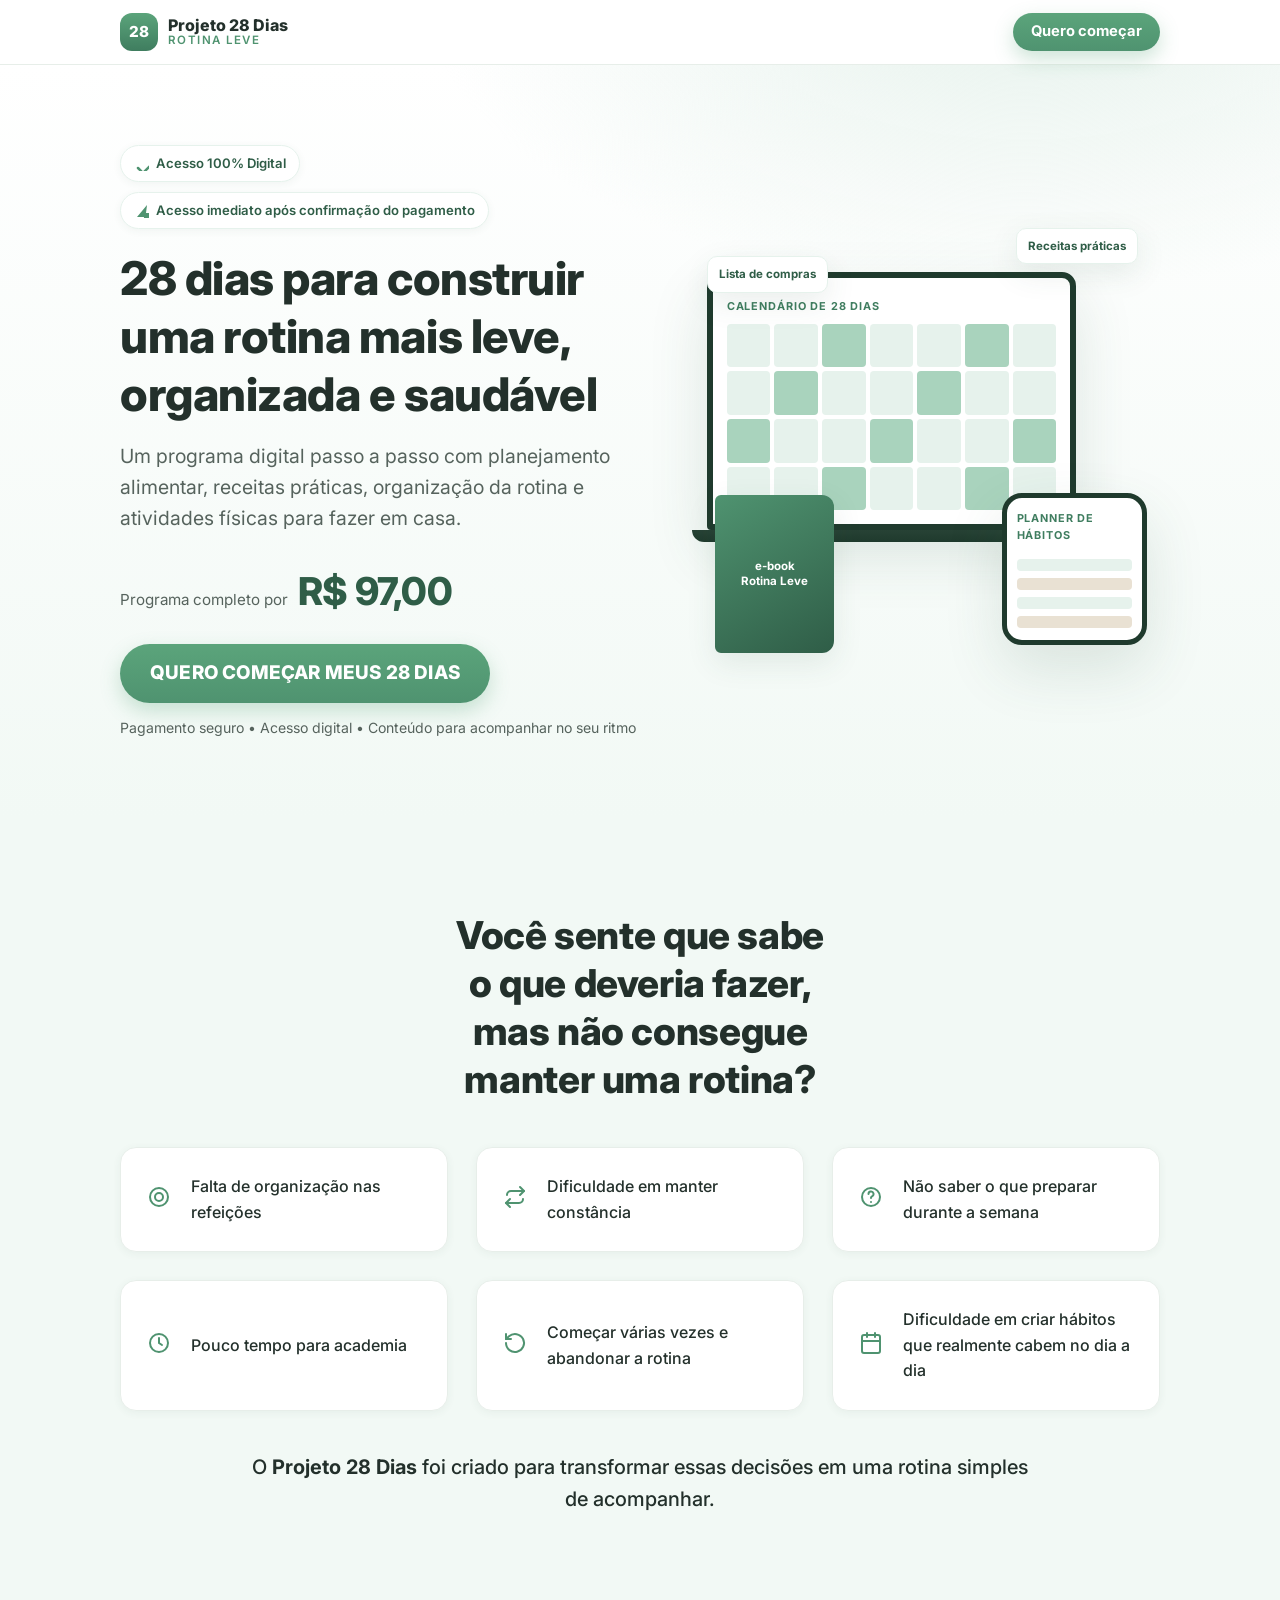
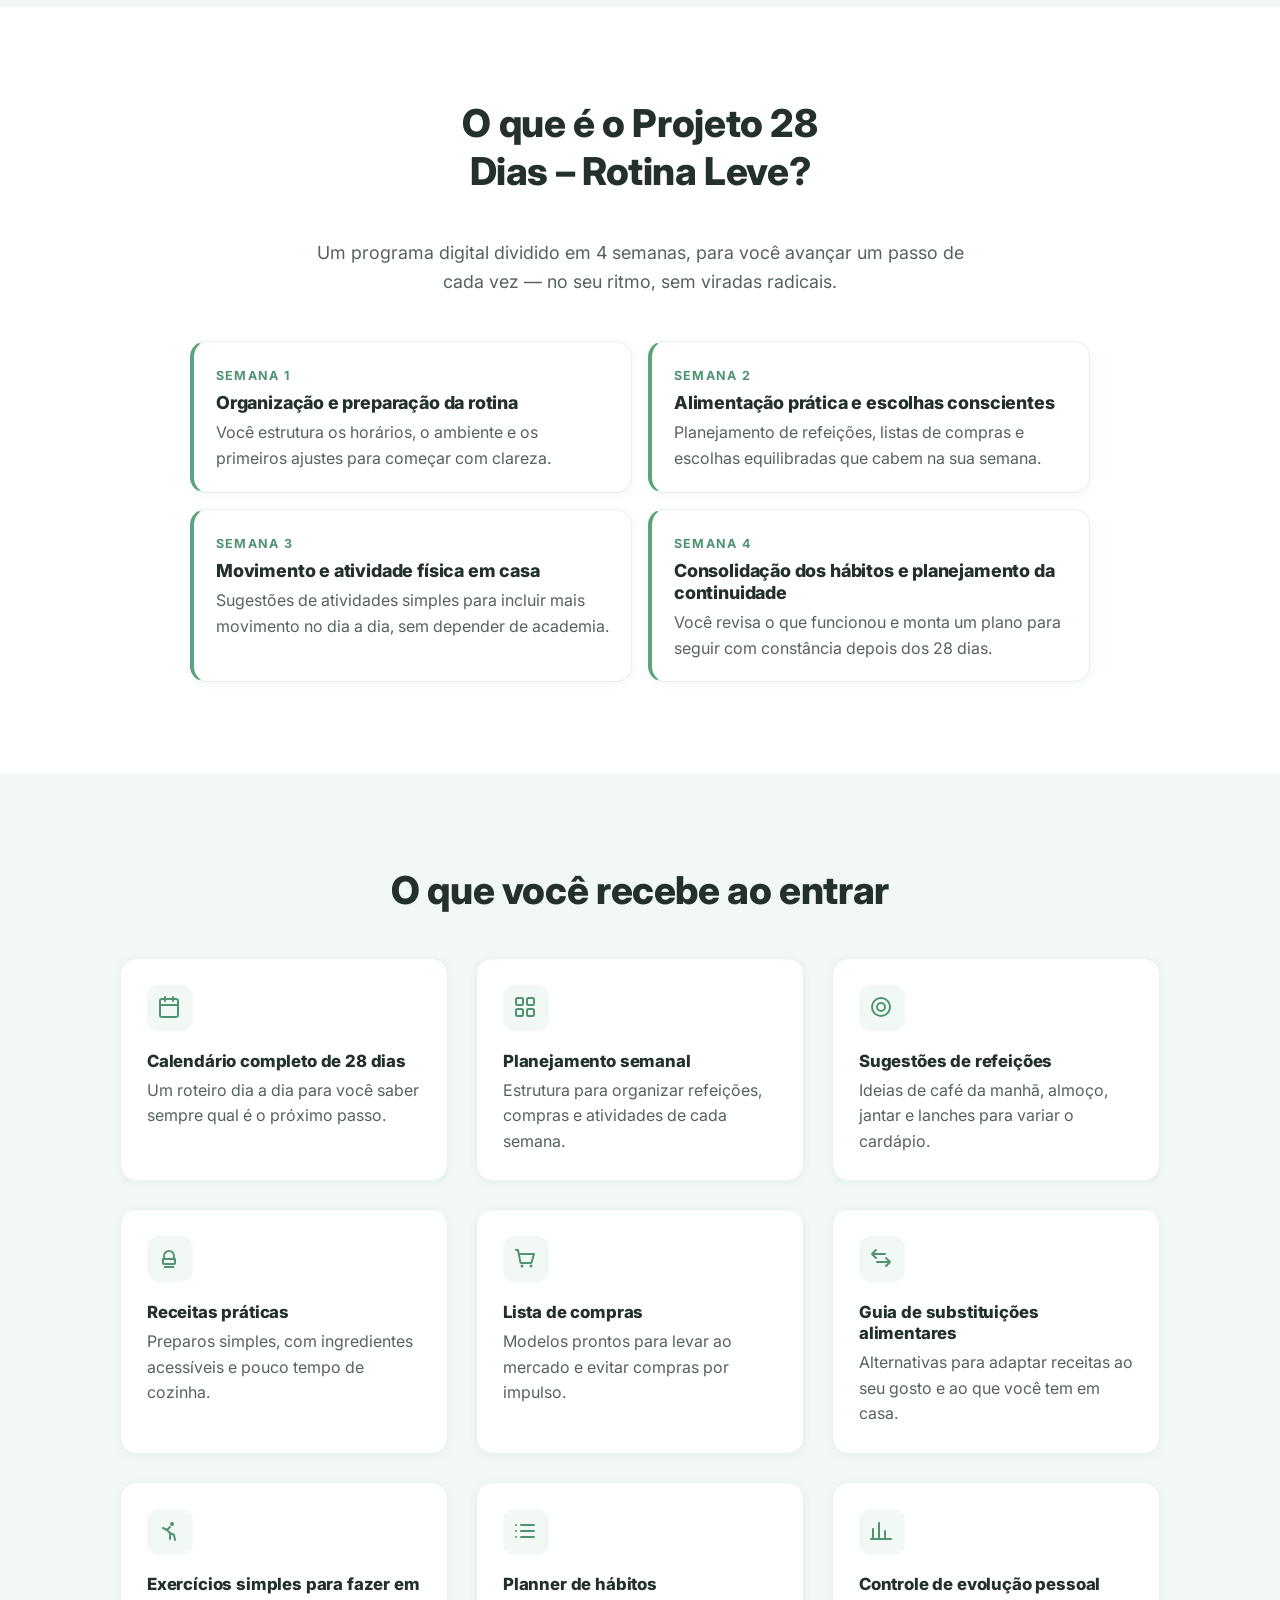
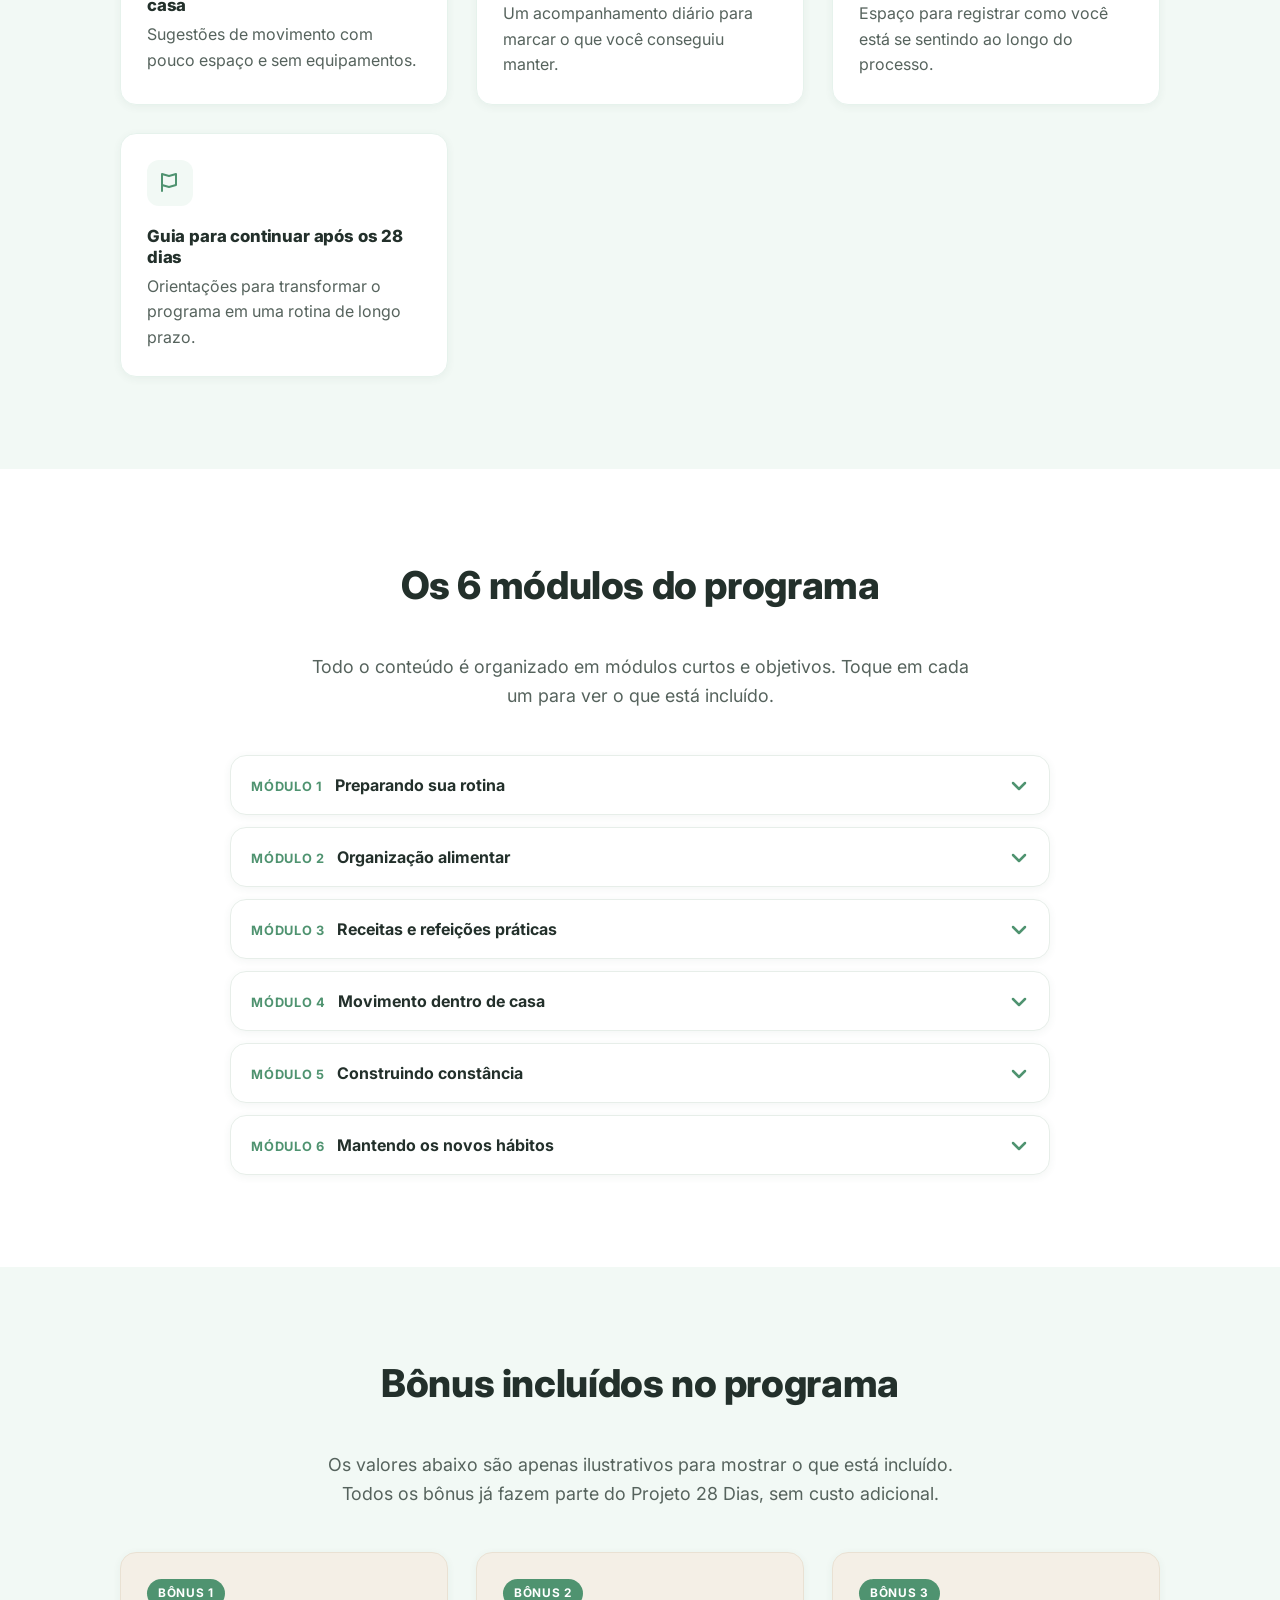
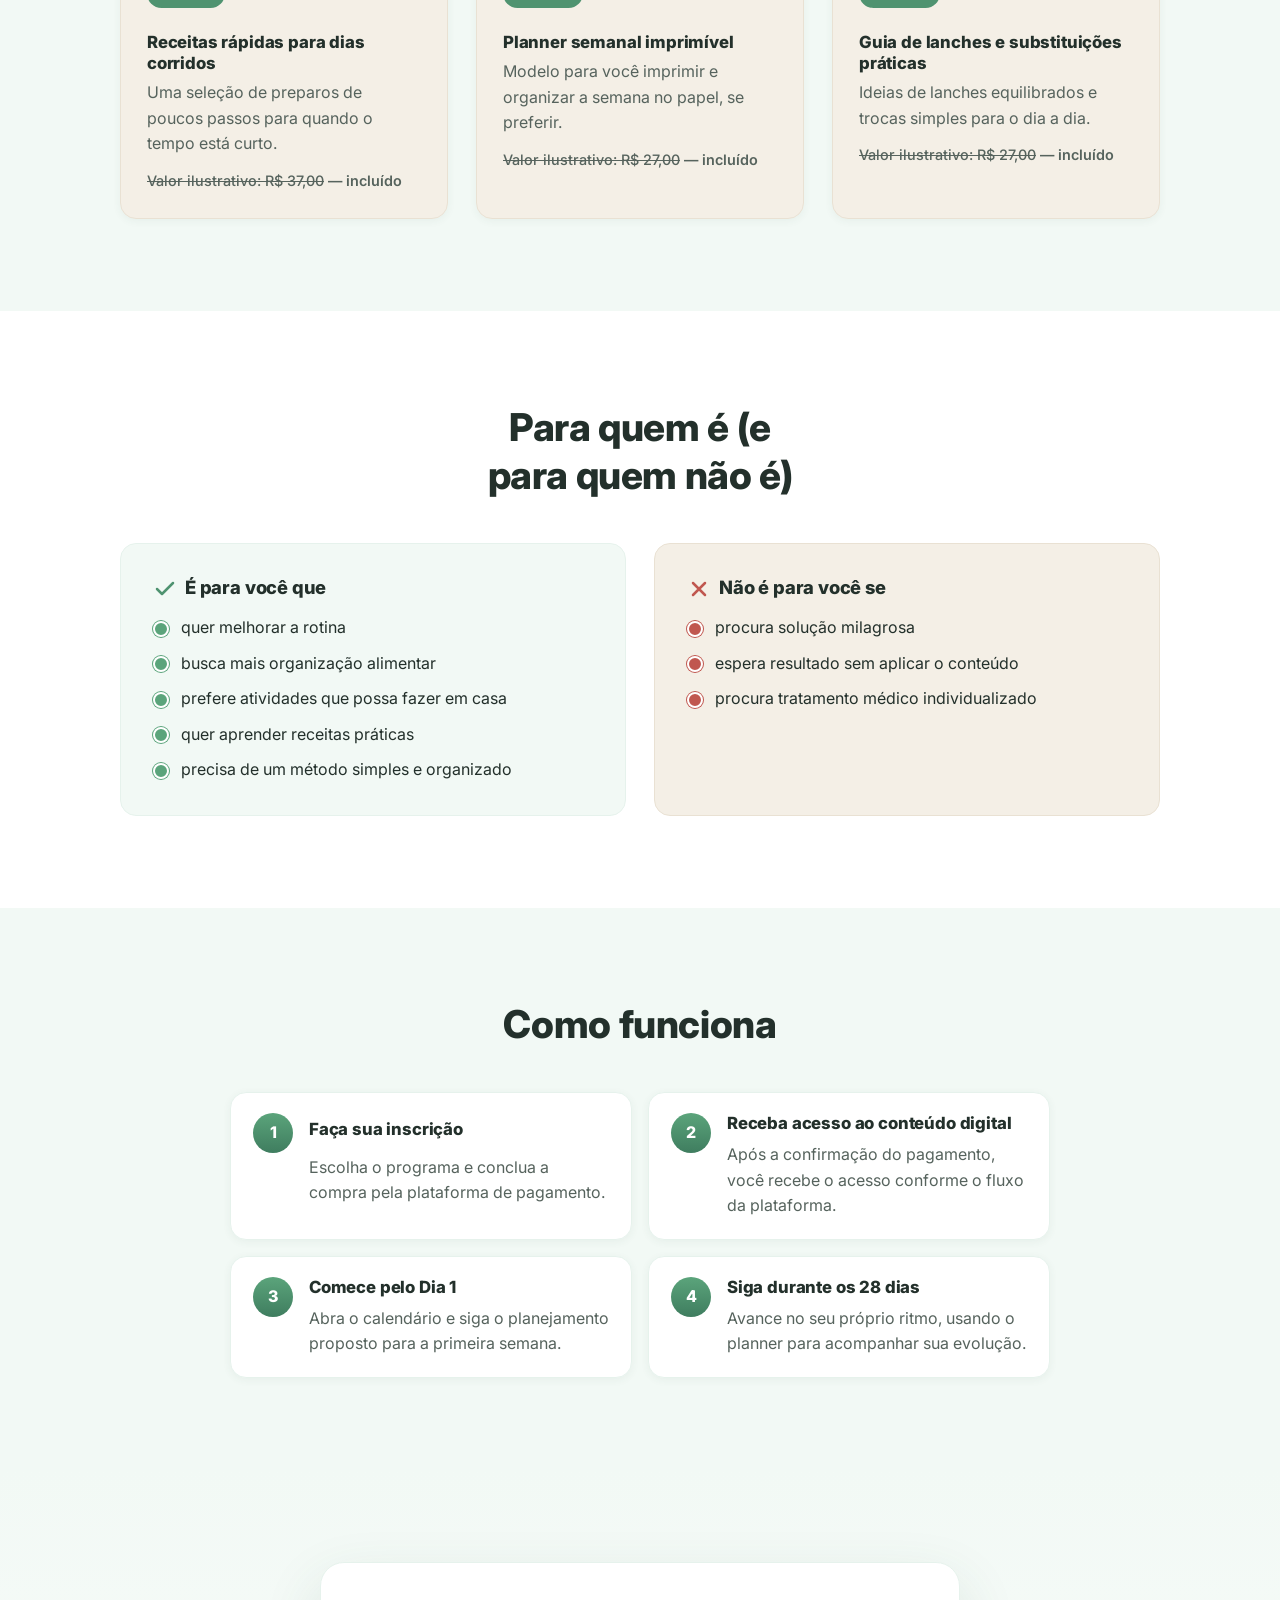
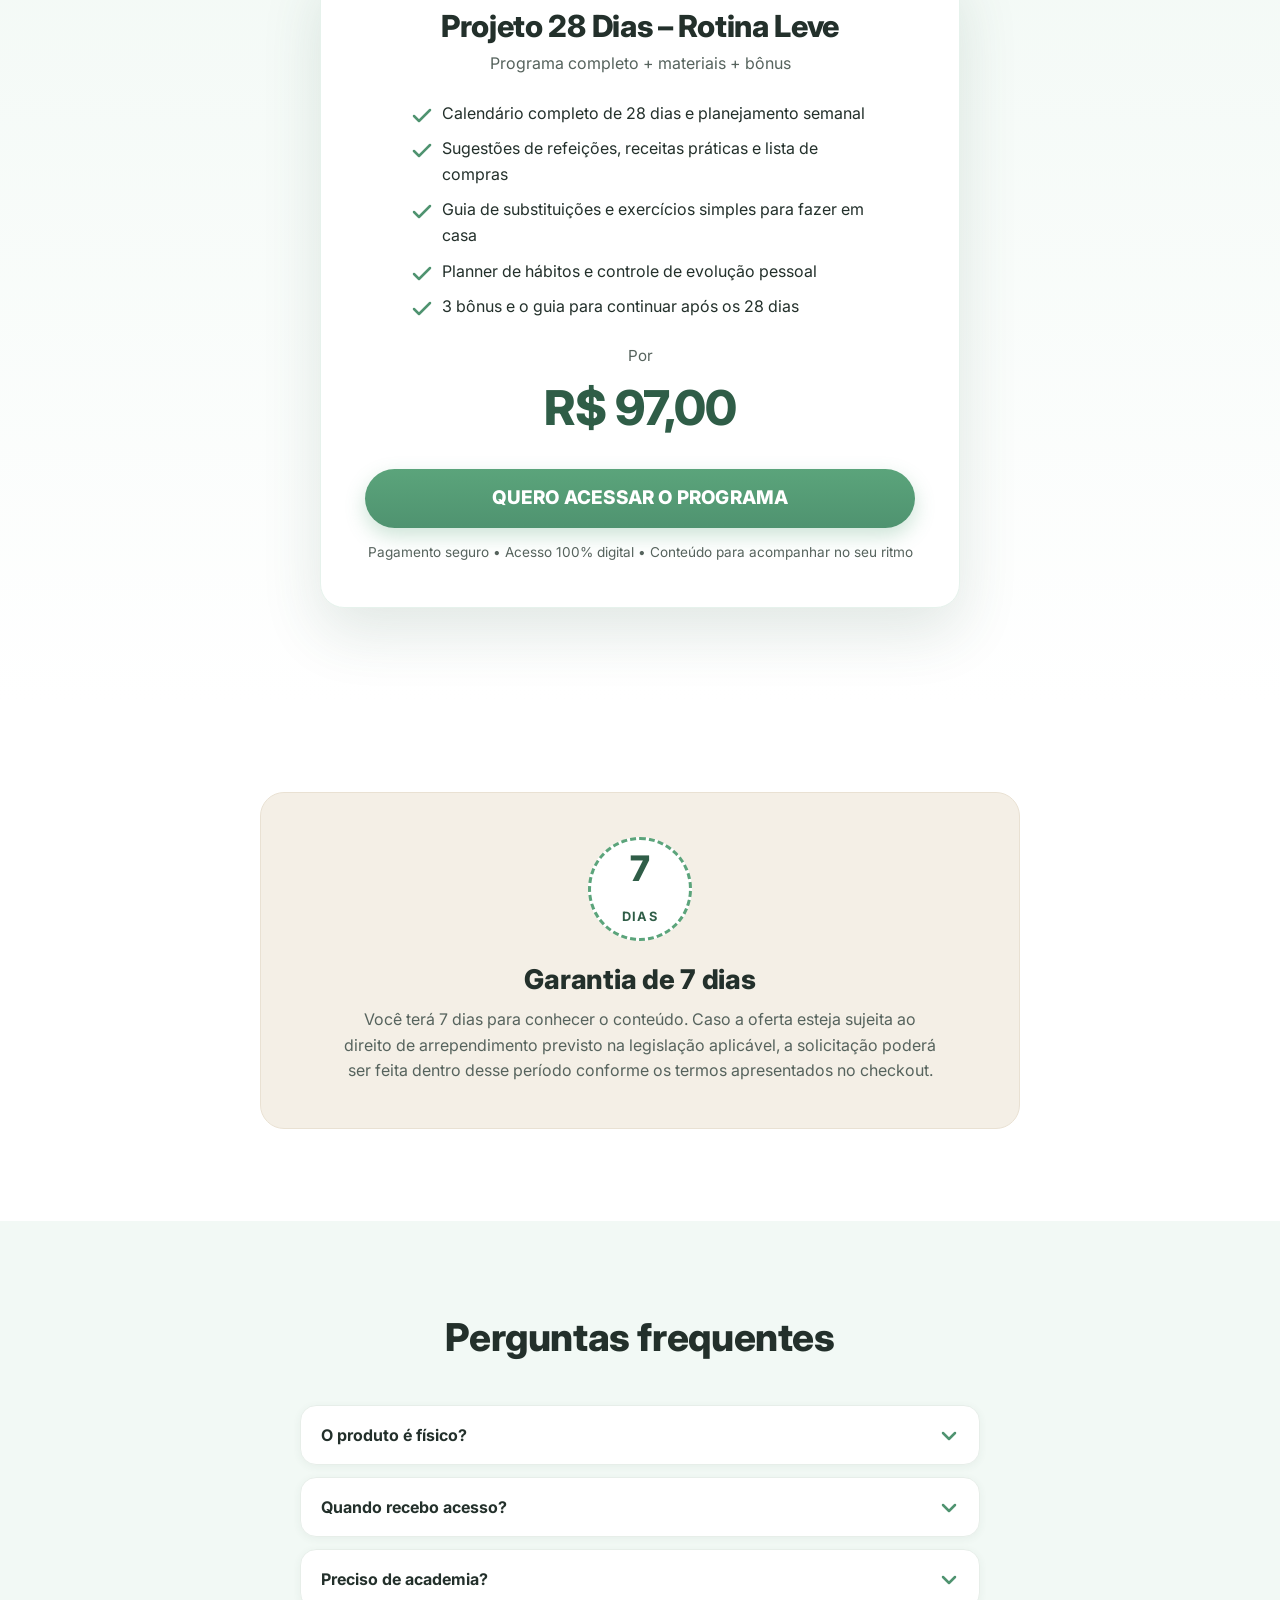
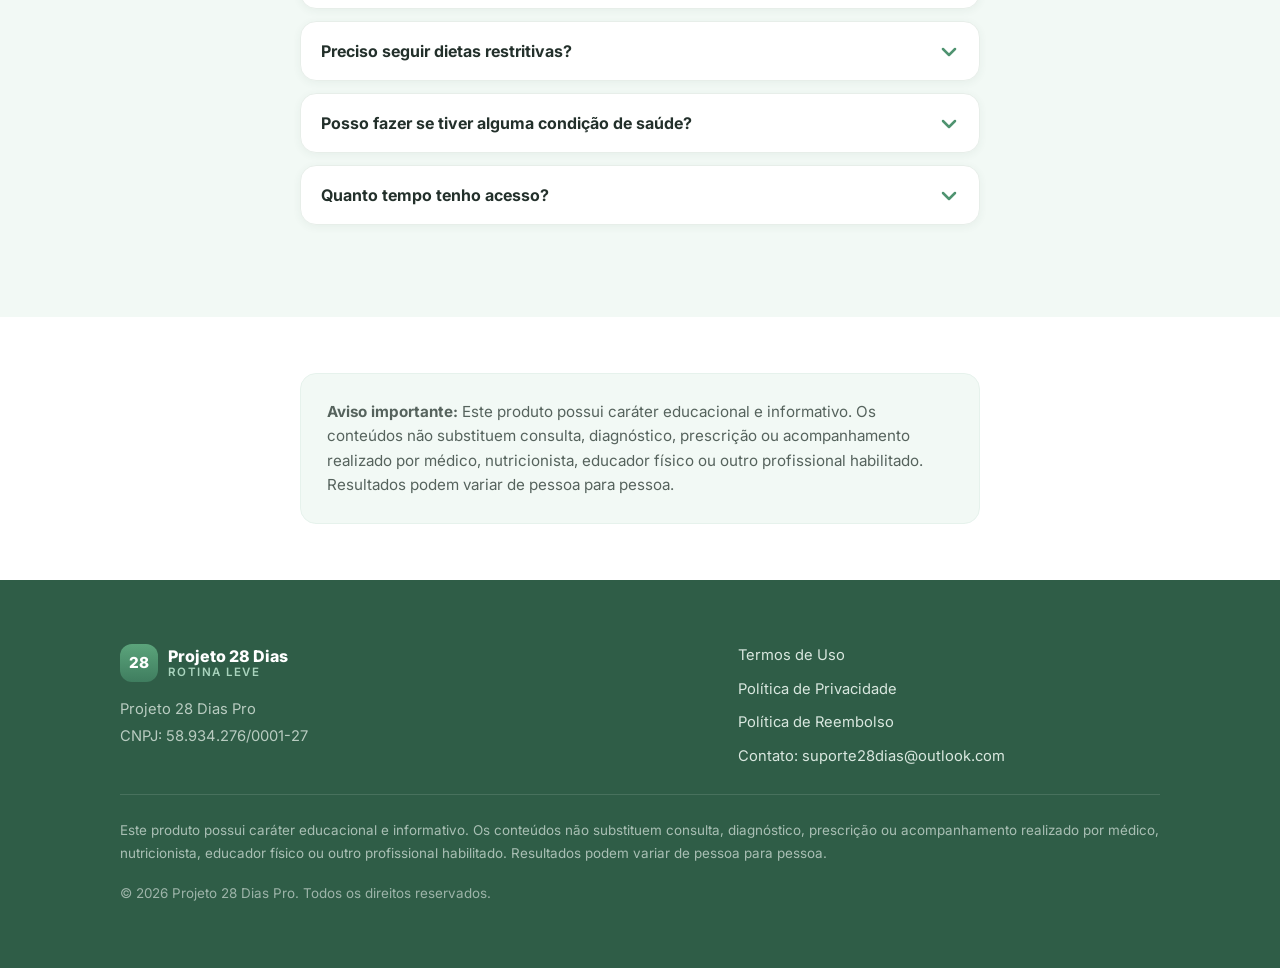
==== commit b921fe15: "Add files via upload" ====
--- a/index.html
+++ b/index.html
@@ -408,9 +408,8 @@
           <span class="brand__text">Projeto 28 Dias<small>Rotina Leve</small></span>
         </a>
         <p class="site-footer__company">
-          <span class="js-company-name">Nome Empresarial / Nome do Responsável</span><br>
-          <span class="js-company-doc">CNPJ/CPF: 00.000.000/0000-00</span><br>
-          <span class="js-company-address">Endereço completo — Cidade/UF</span>
+          <span class="js-company-name">Projeto 28 Dias Pro</span><br>
+          <span class="js-company-doc">CNPJ: 00.000.000/0000-00</span>
         </p>
       </div>
       <nav class="site-footer__links" aria-label="Links institucionais">
@@ -426,7 +425,7 @@
     </p>
 
     <p class="site-footer__copy">
-      &copy; <span class="js-year">2026</span> <span class="js-company-name">Nome Empresarial</span>. Todos os direitos reservados.
+      &copy; <span class="js-year">2026</span> <span class="js-company-name">Projeto 28 Dias Pro</span>. Todos os direitos reservados.
     </p>
   </div>
 </footer>
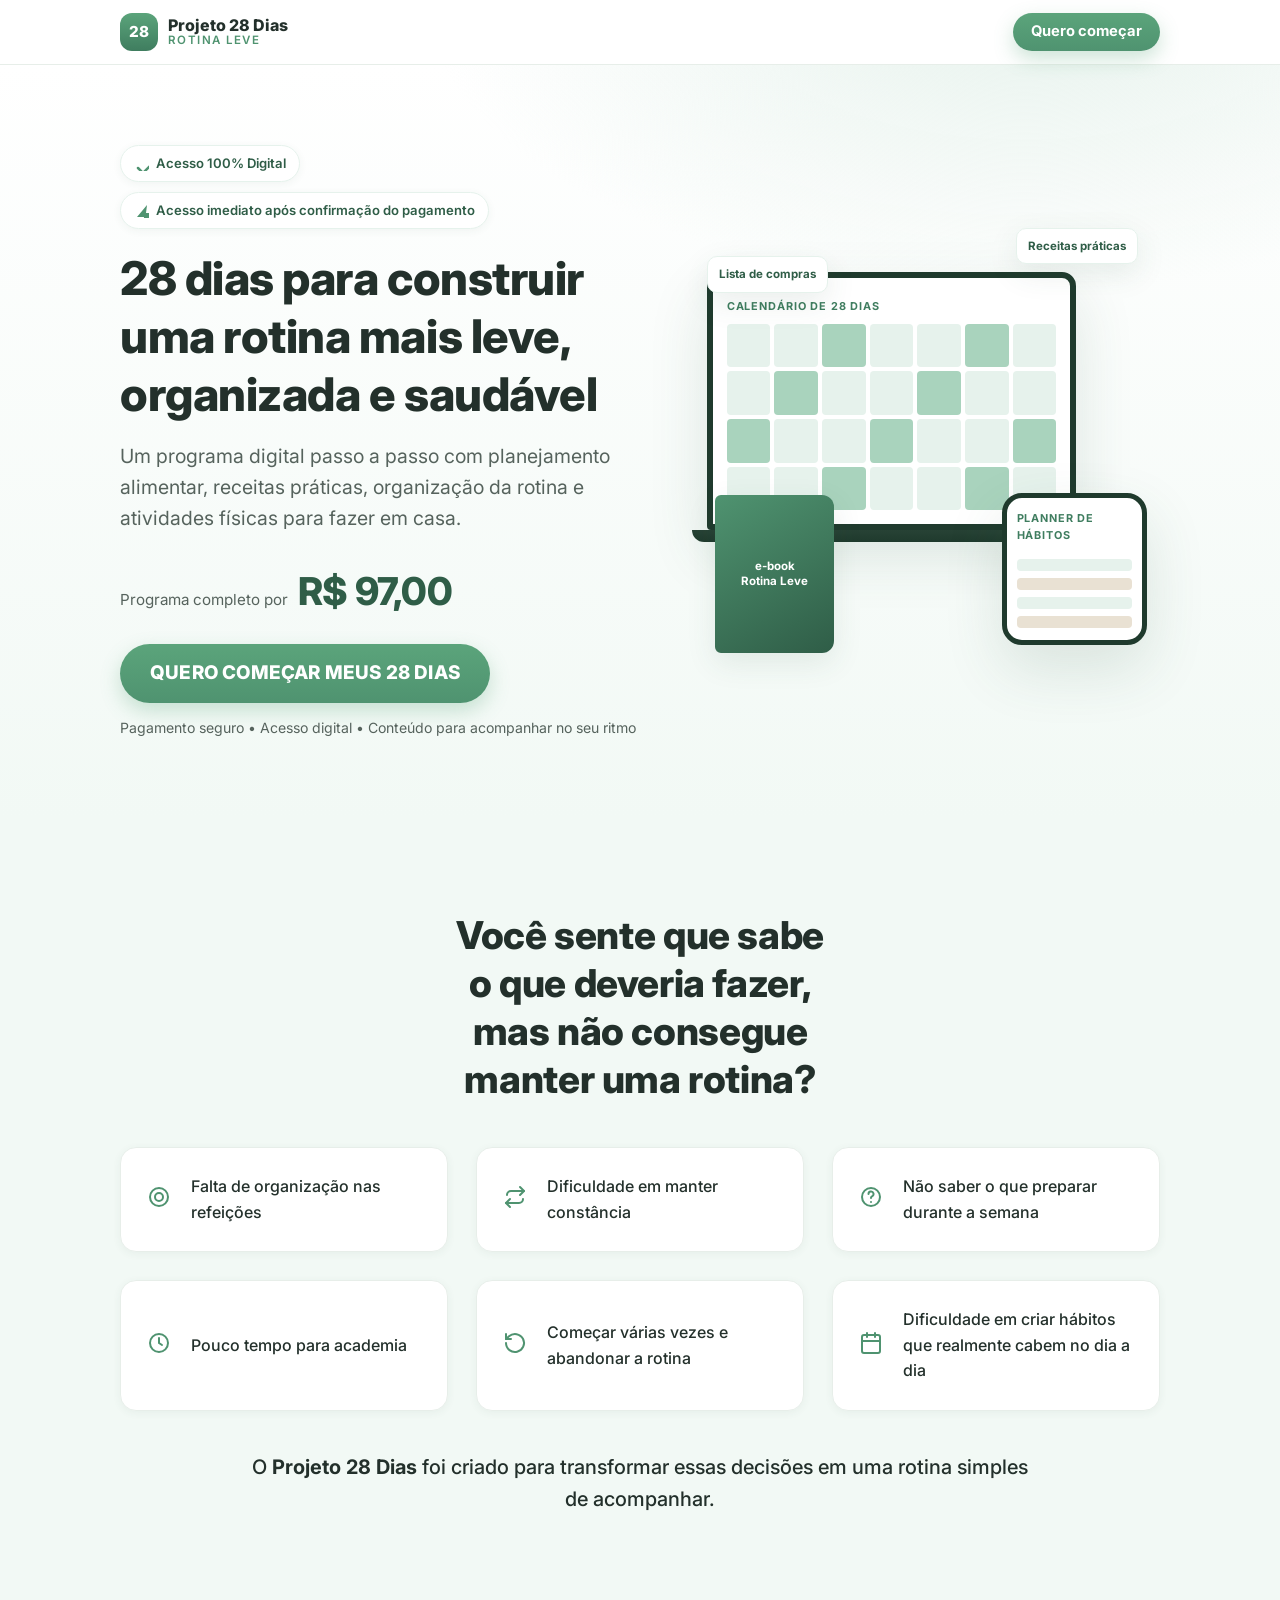
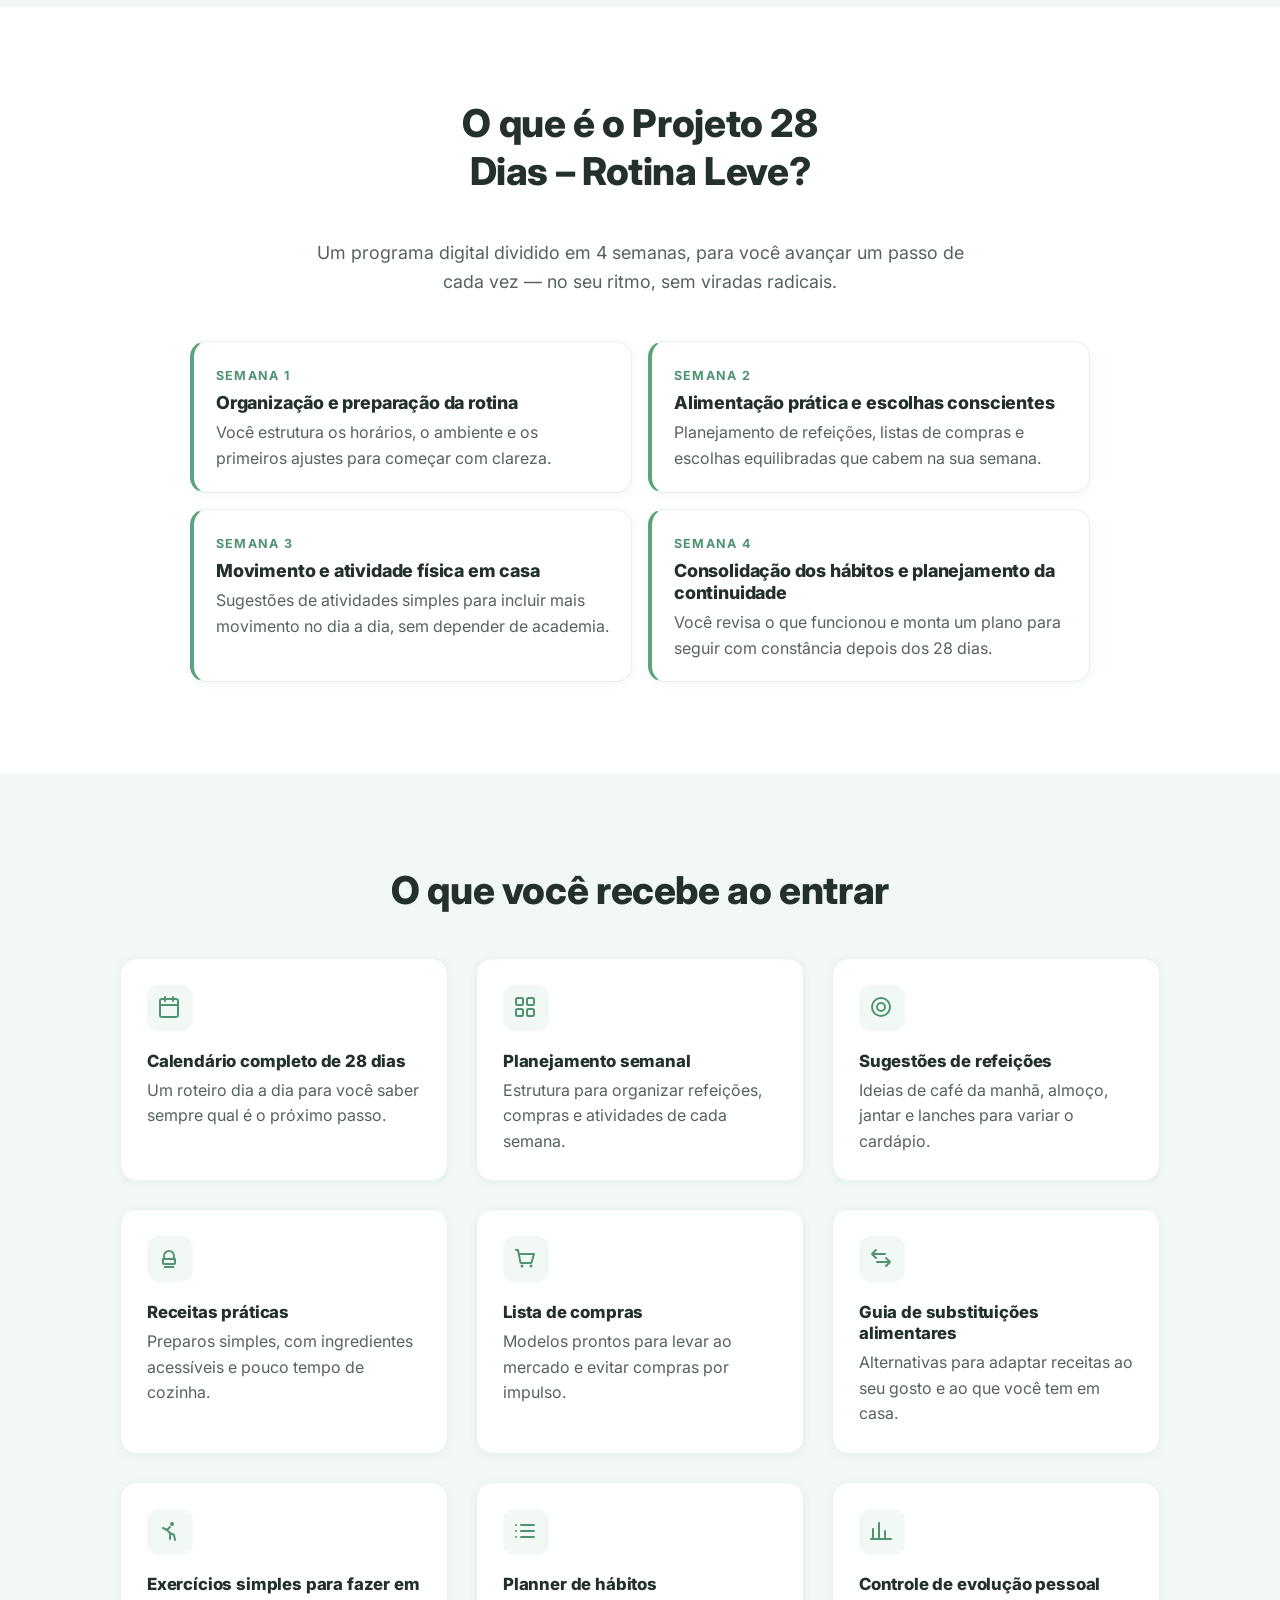
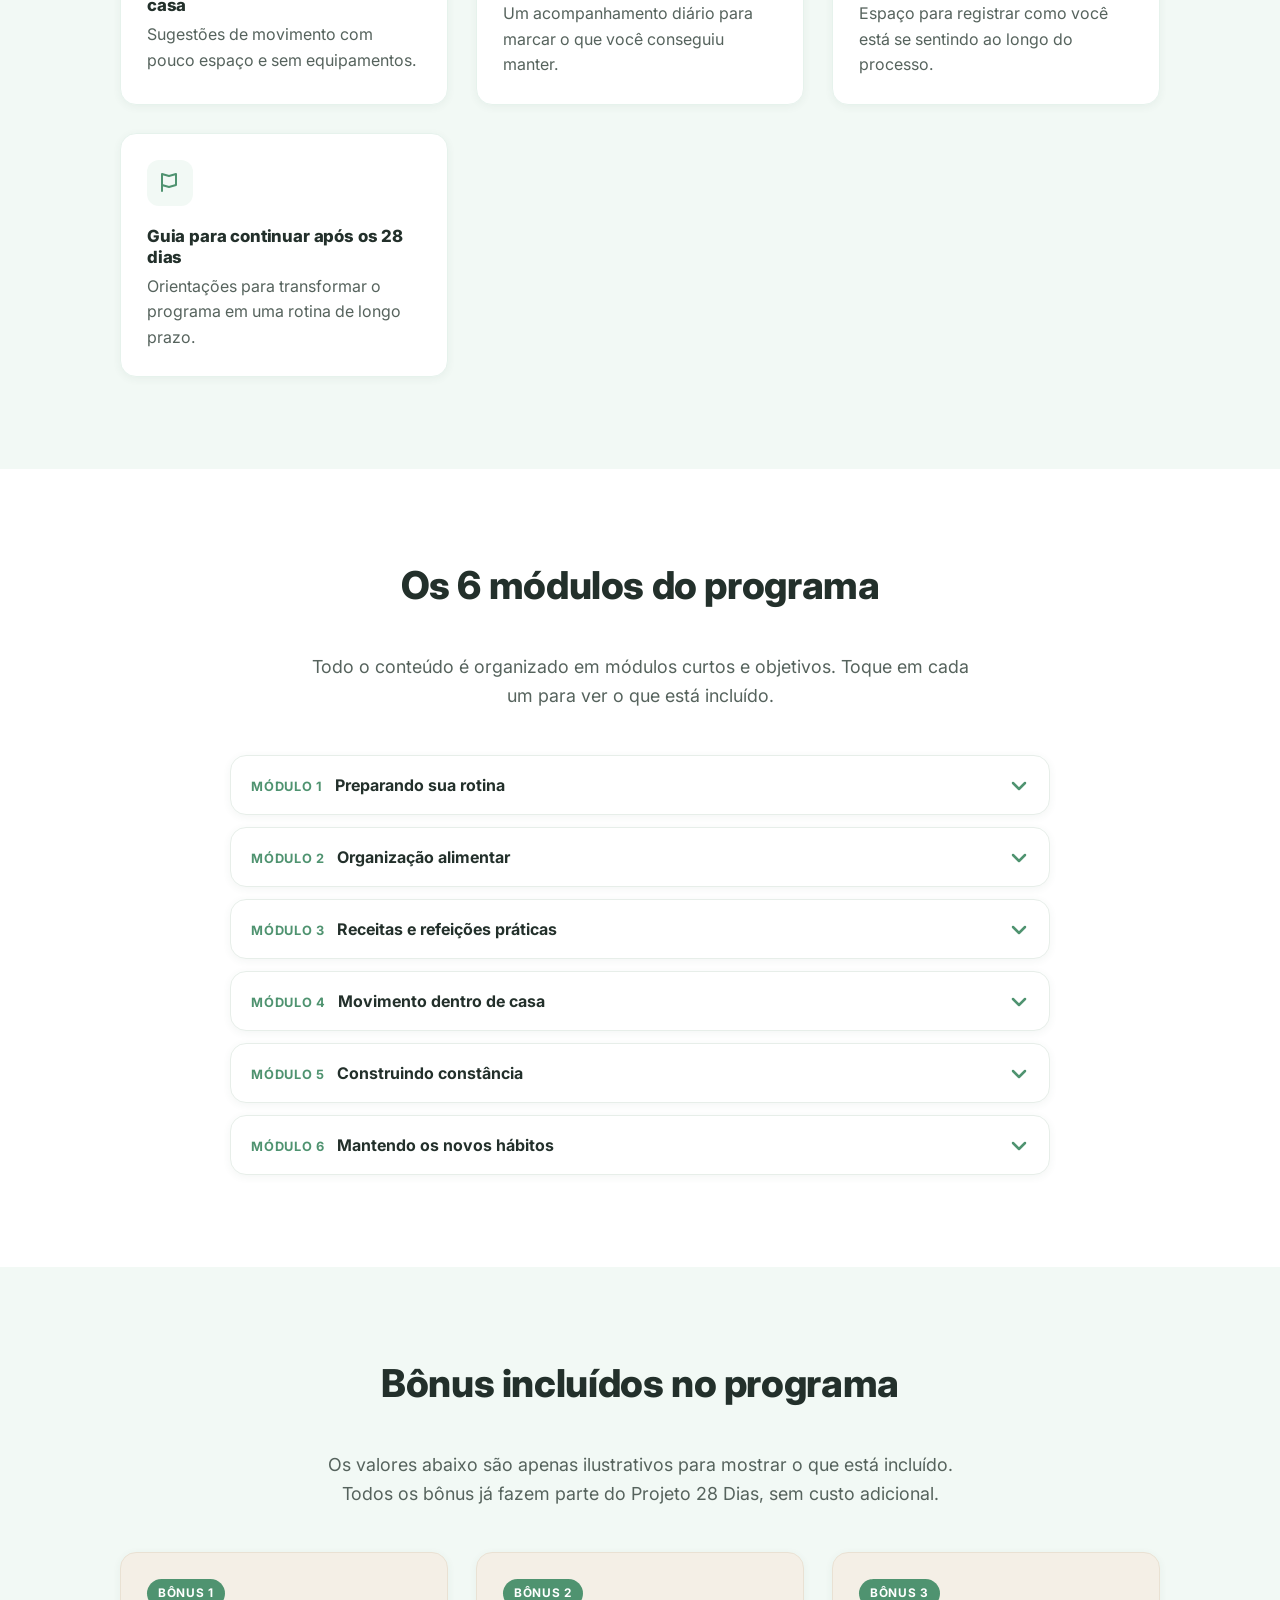
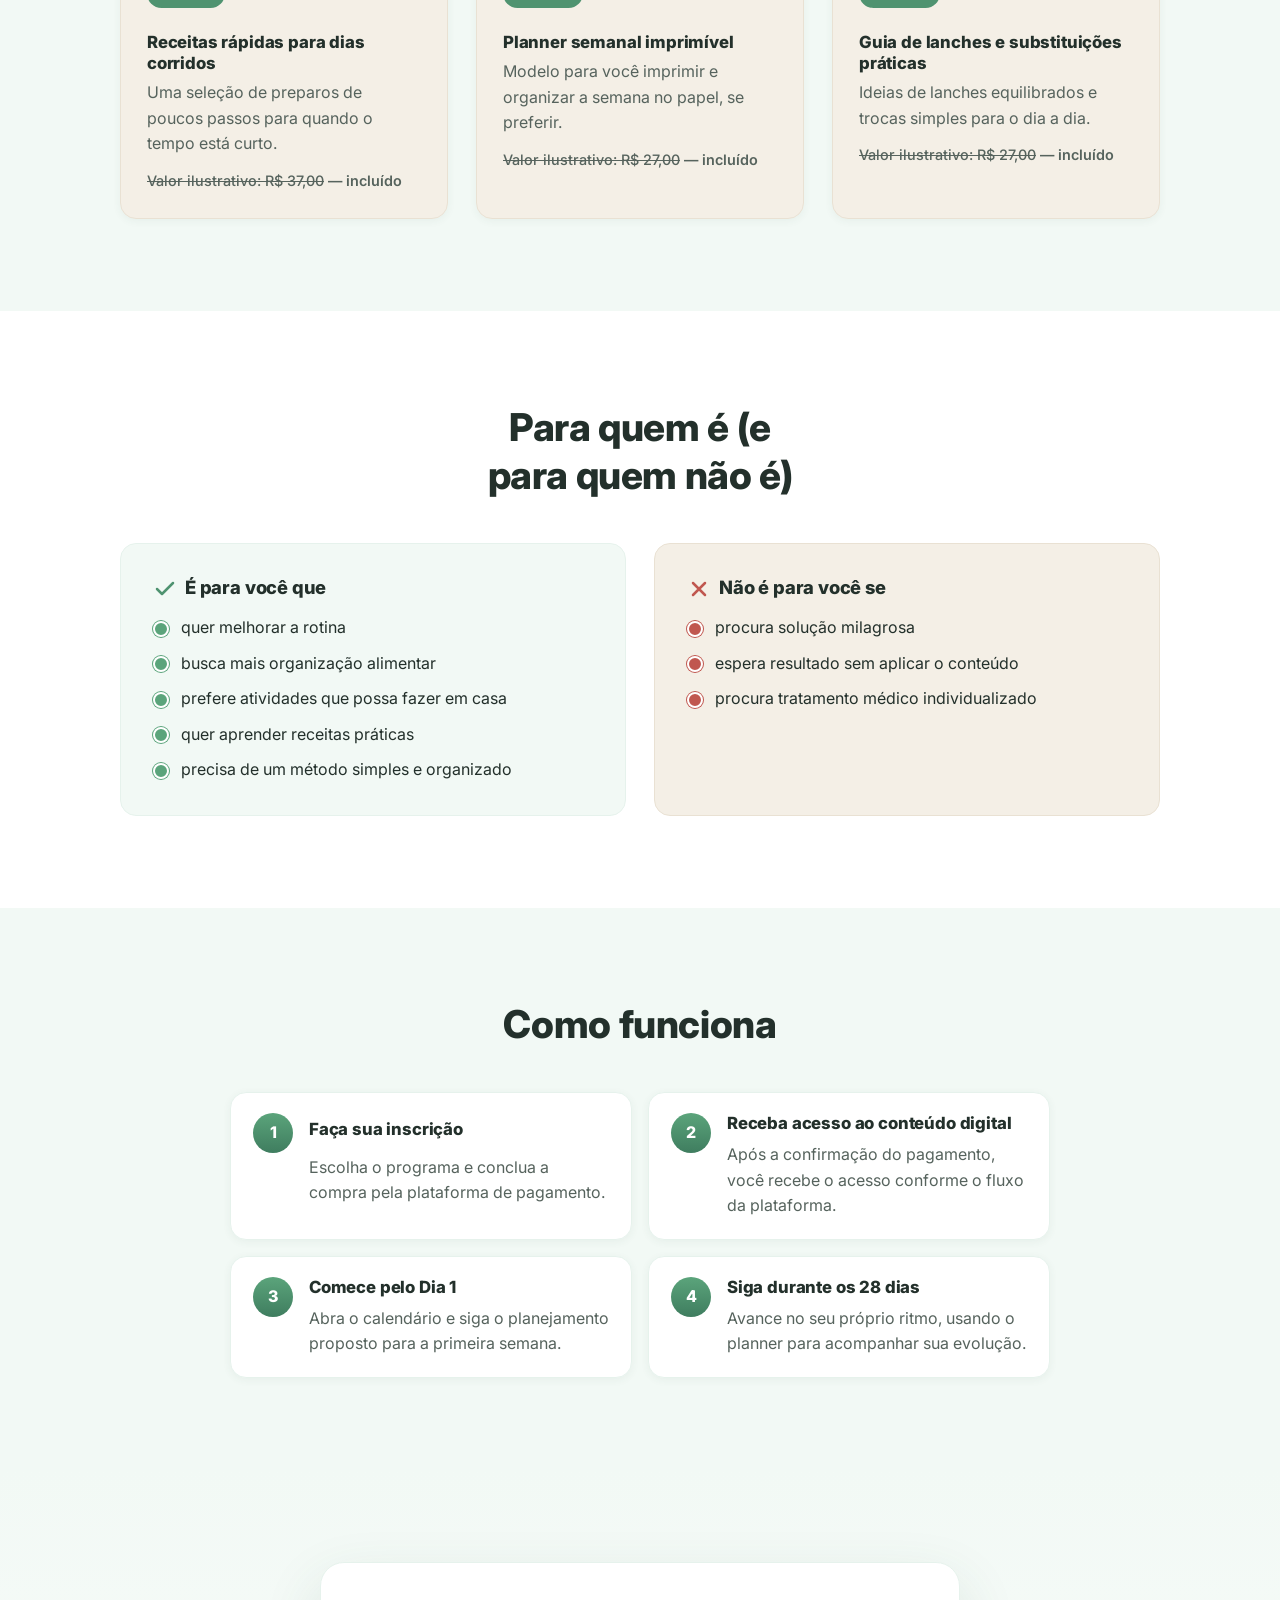
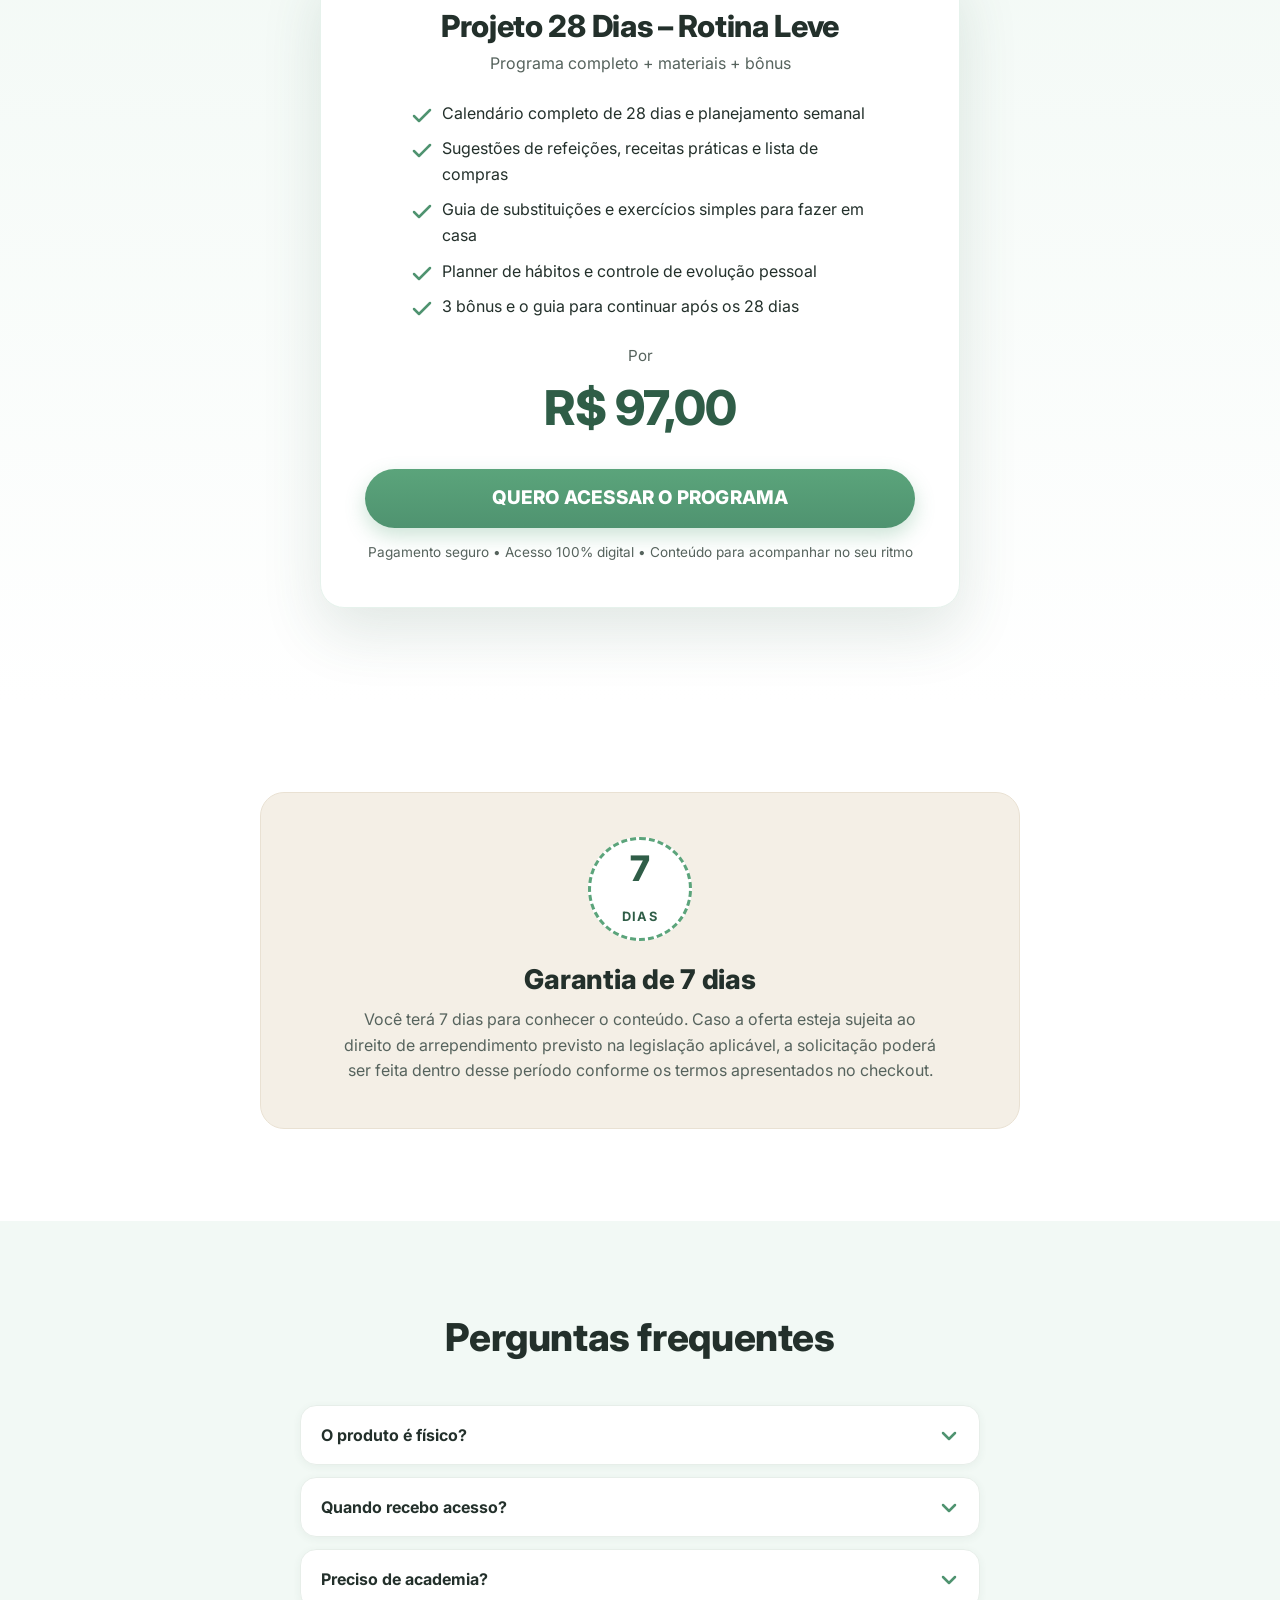
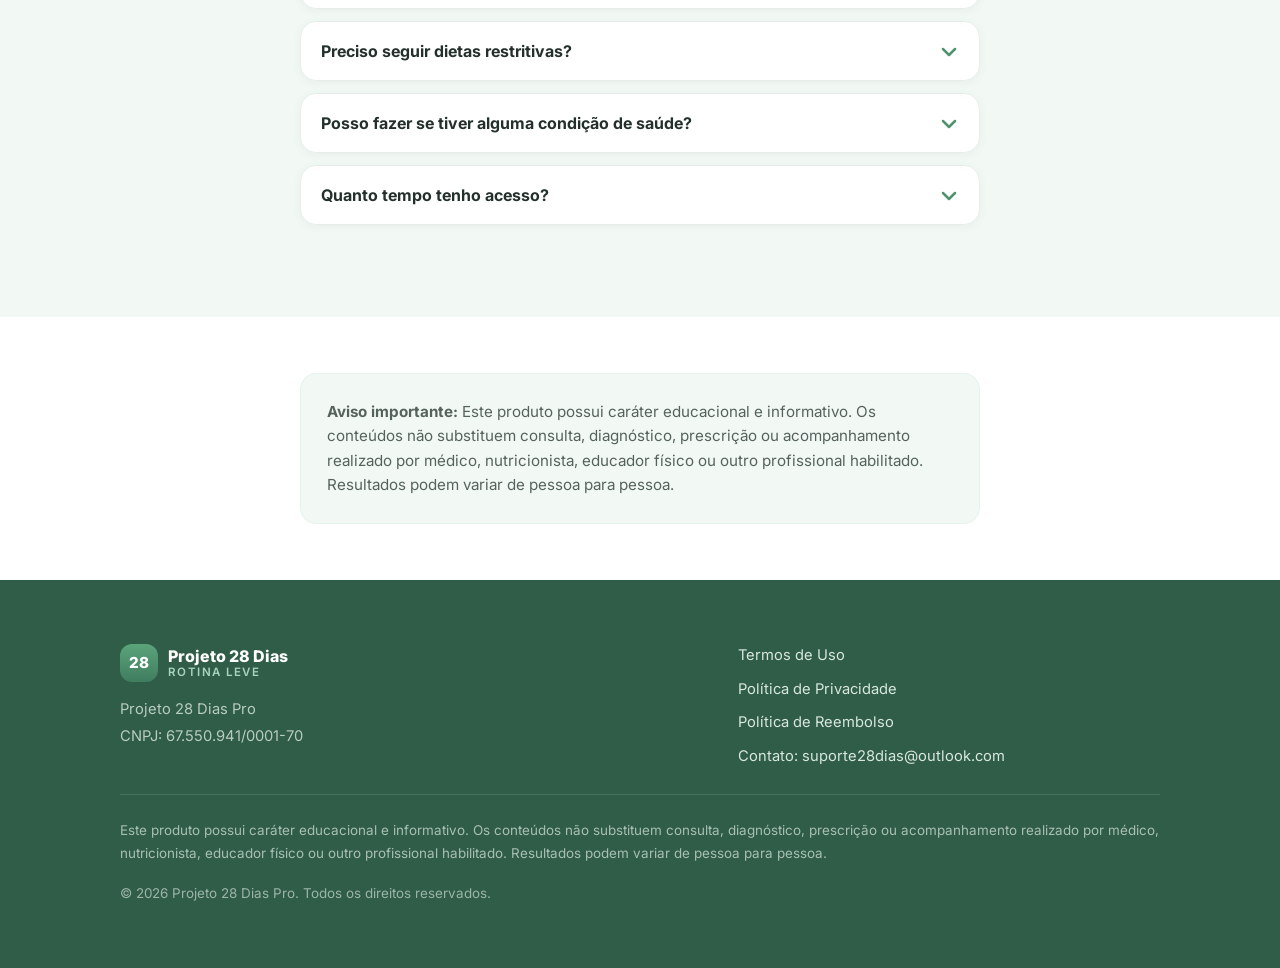
==== commit 0e66d1c3: "Add Facebook domain verification meta tag" ====
--- a/index.html
+++ b/index.html
@@ -1,6 +1,7 @@
 <!DOCTYPE html>
 <html lang="pt-BR">
 <head>
+     <meta name="facebook-domain-verification" content="8h1nvyrbq6oewvk3vth55y5syfqxr0" />
 <meta charset="UTF-8" />
 <meta name="viewport" content="width=device-width, initial-scale=1.0" />
 
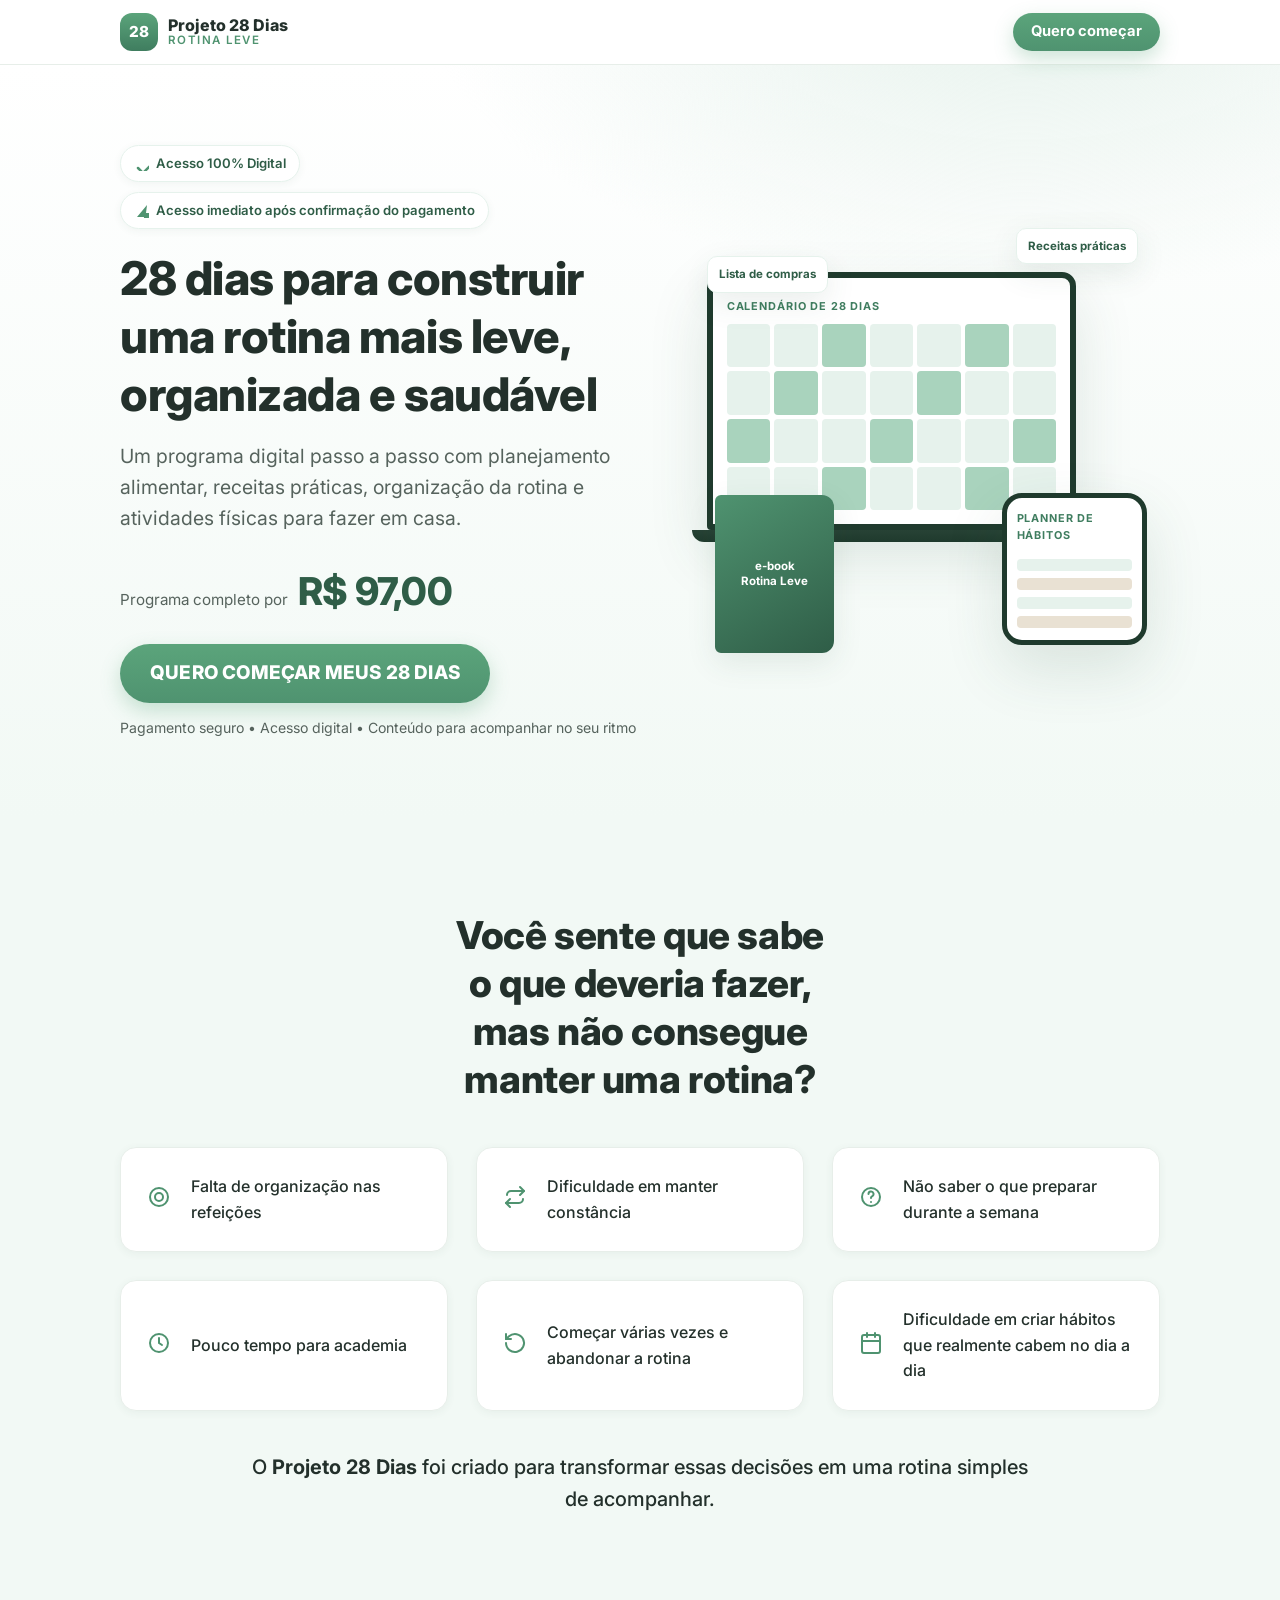
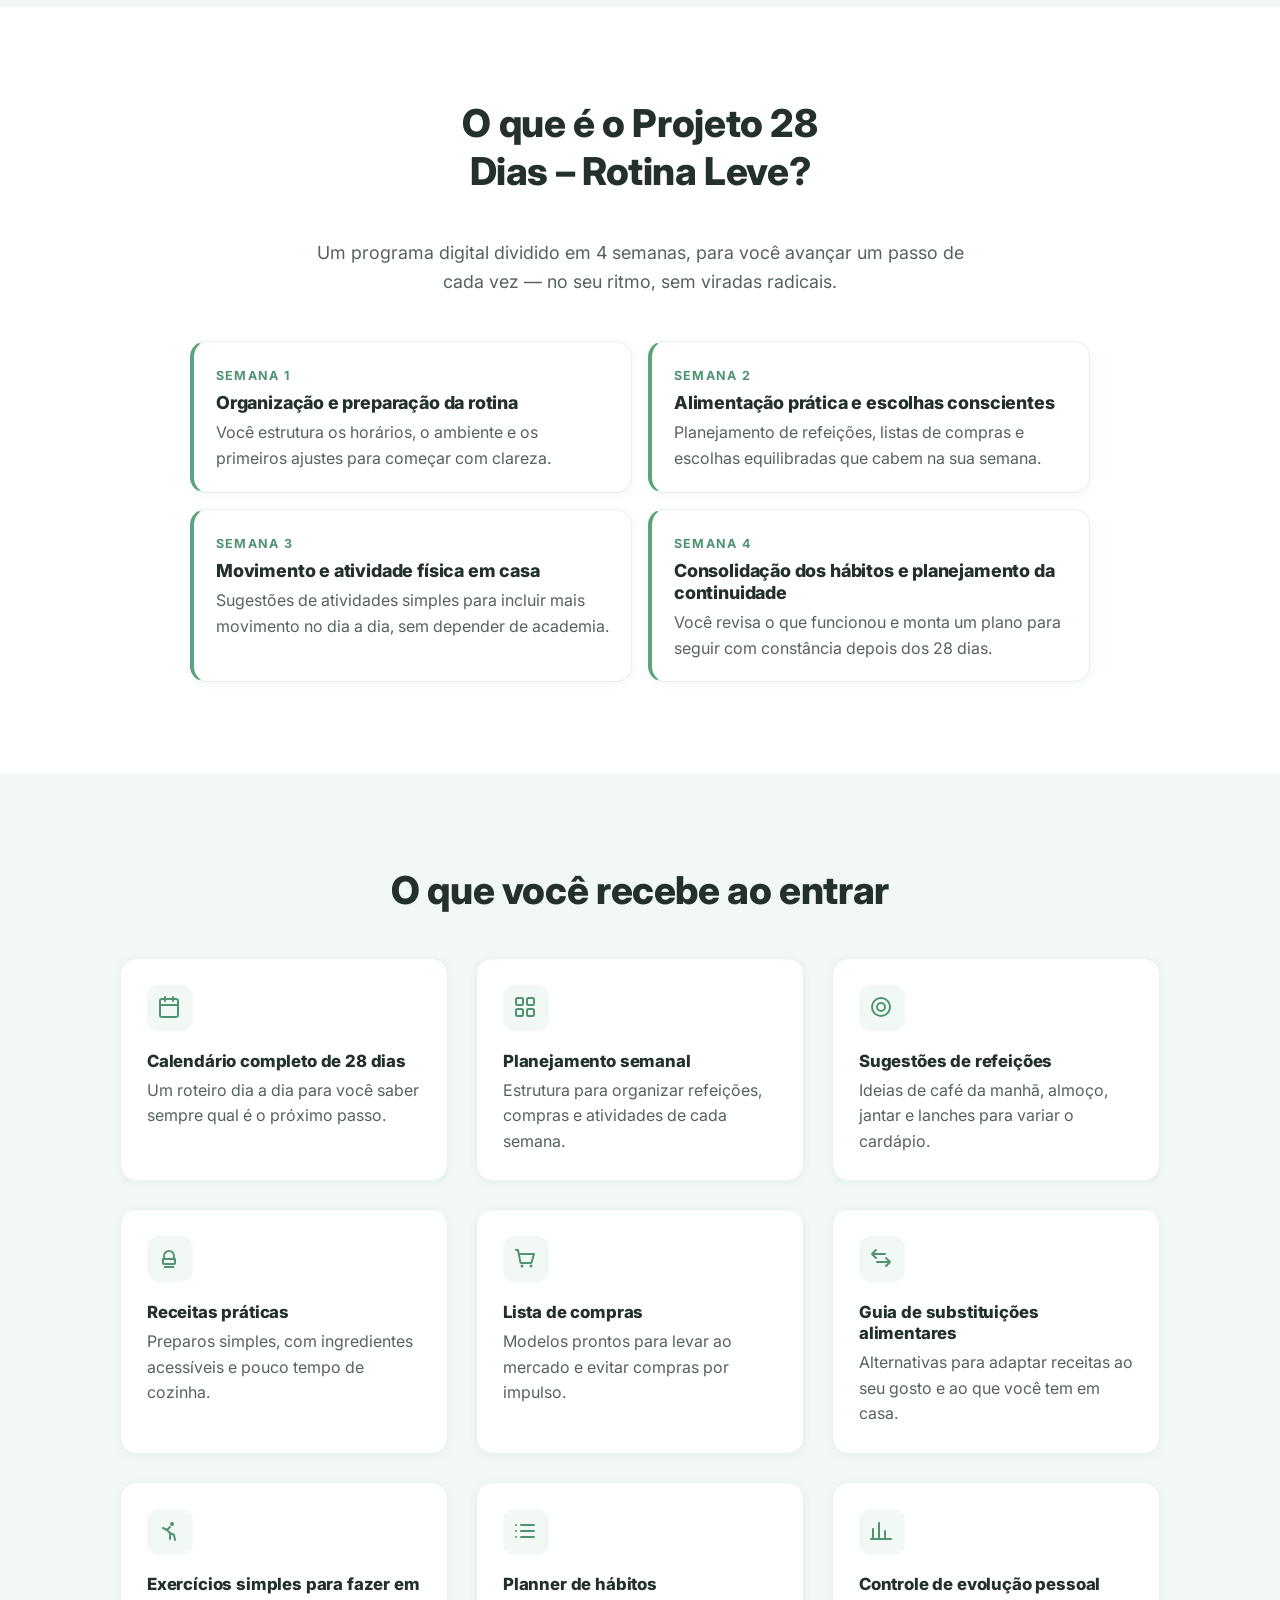
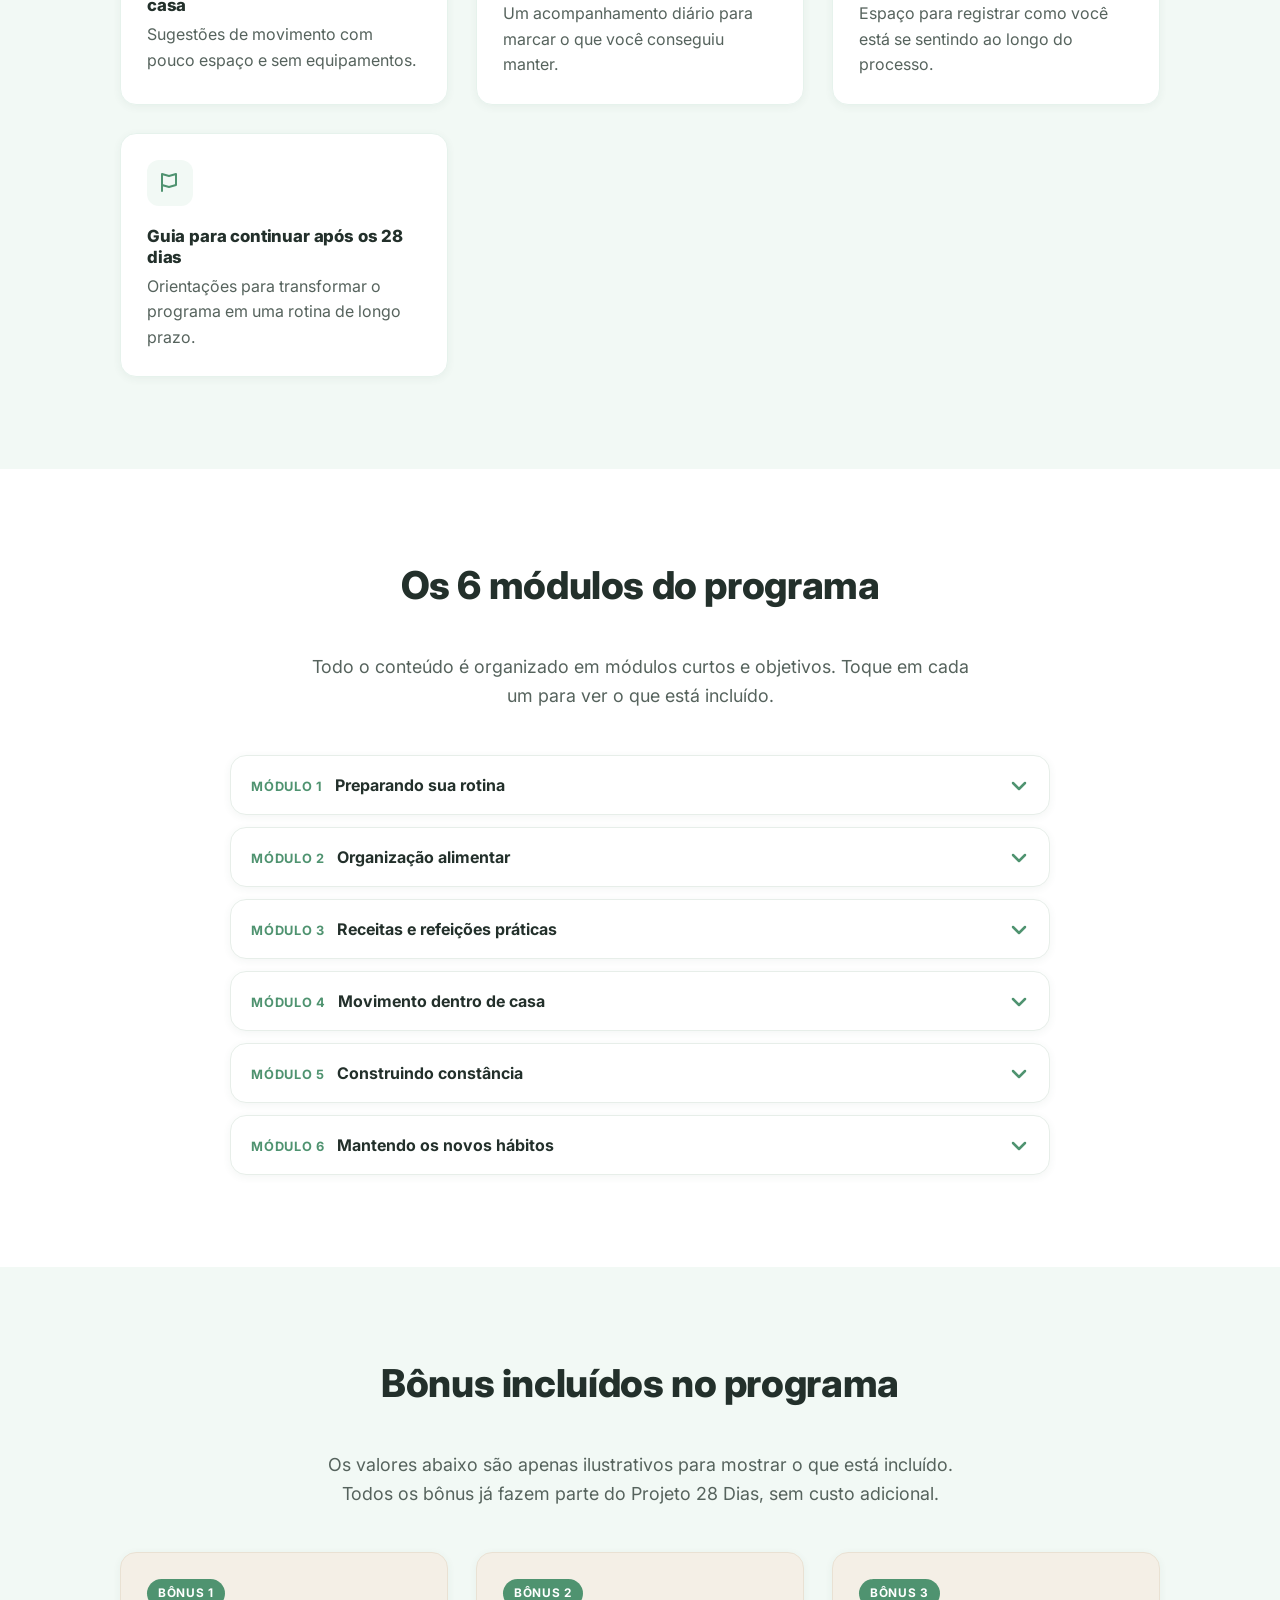
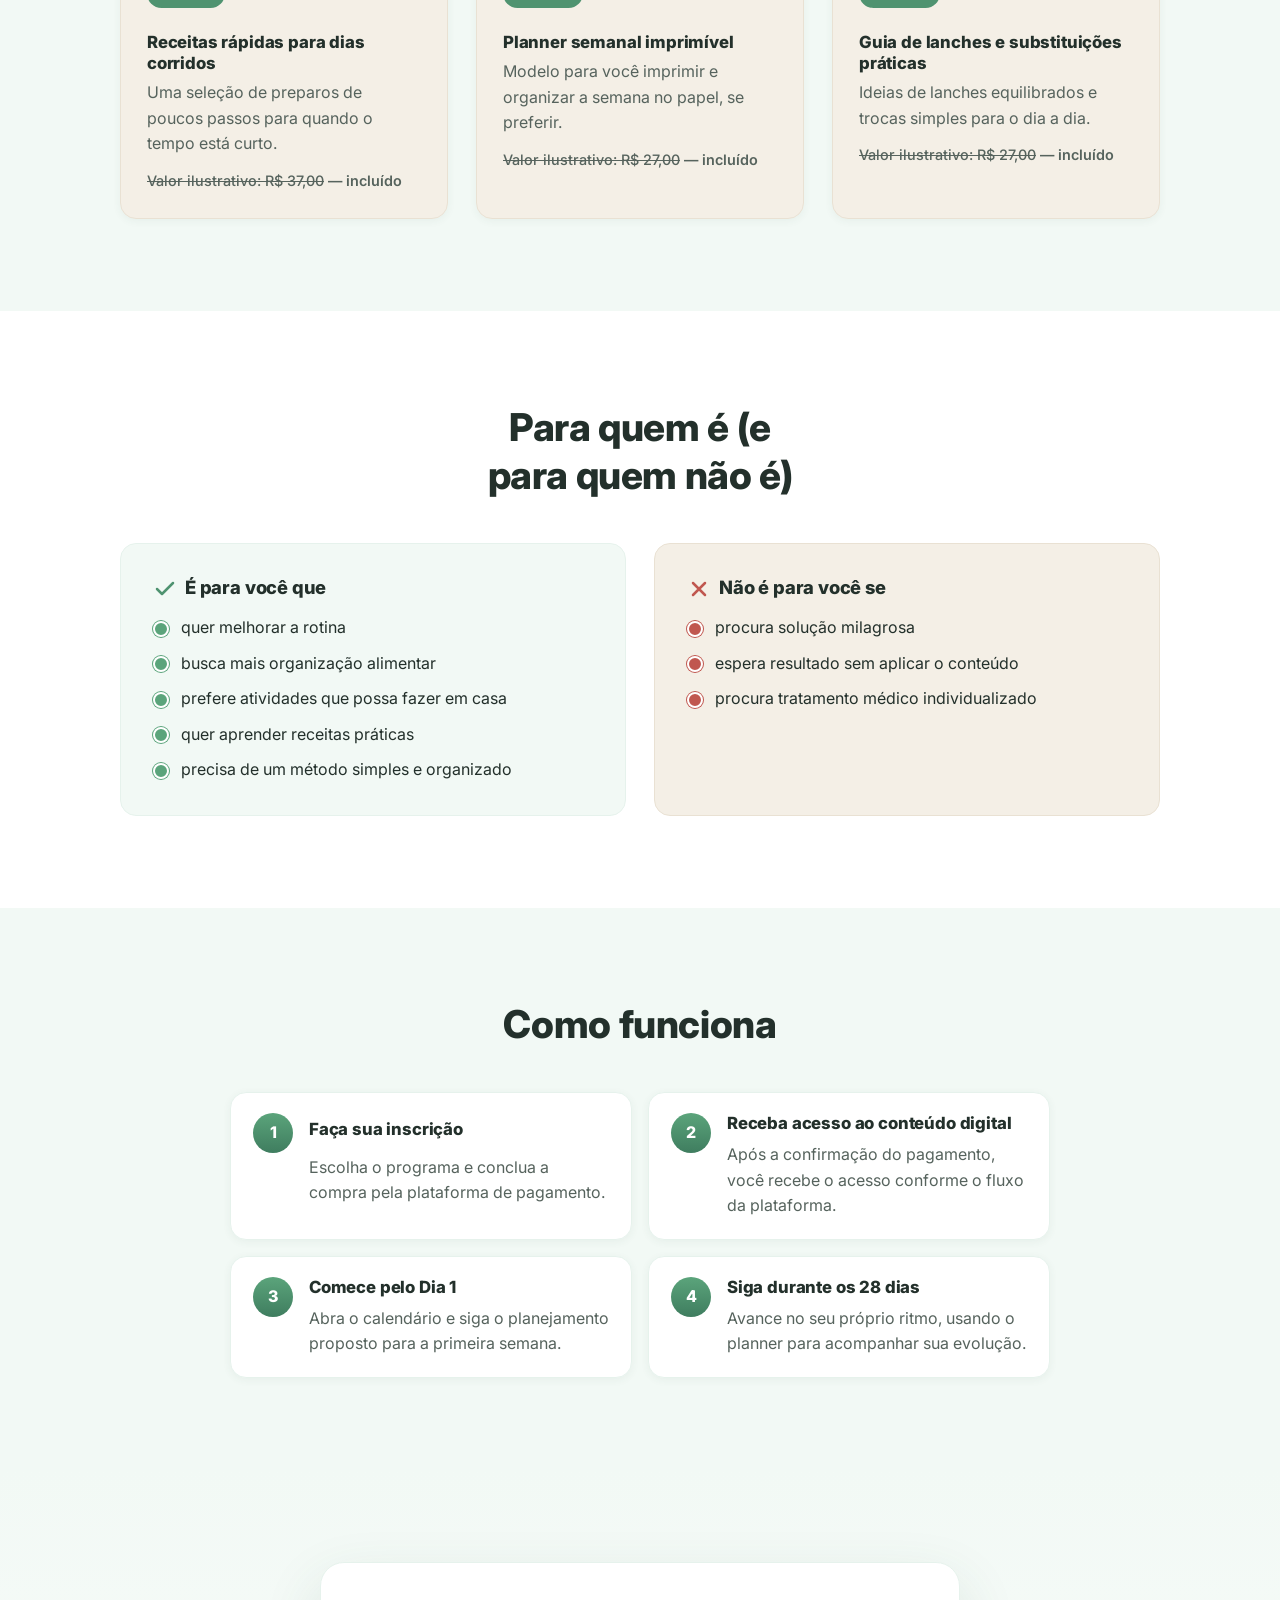
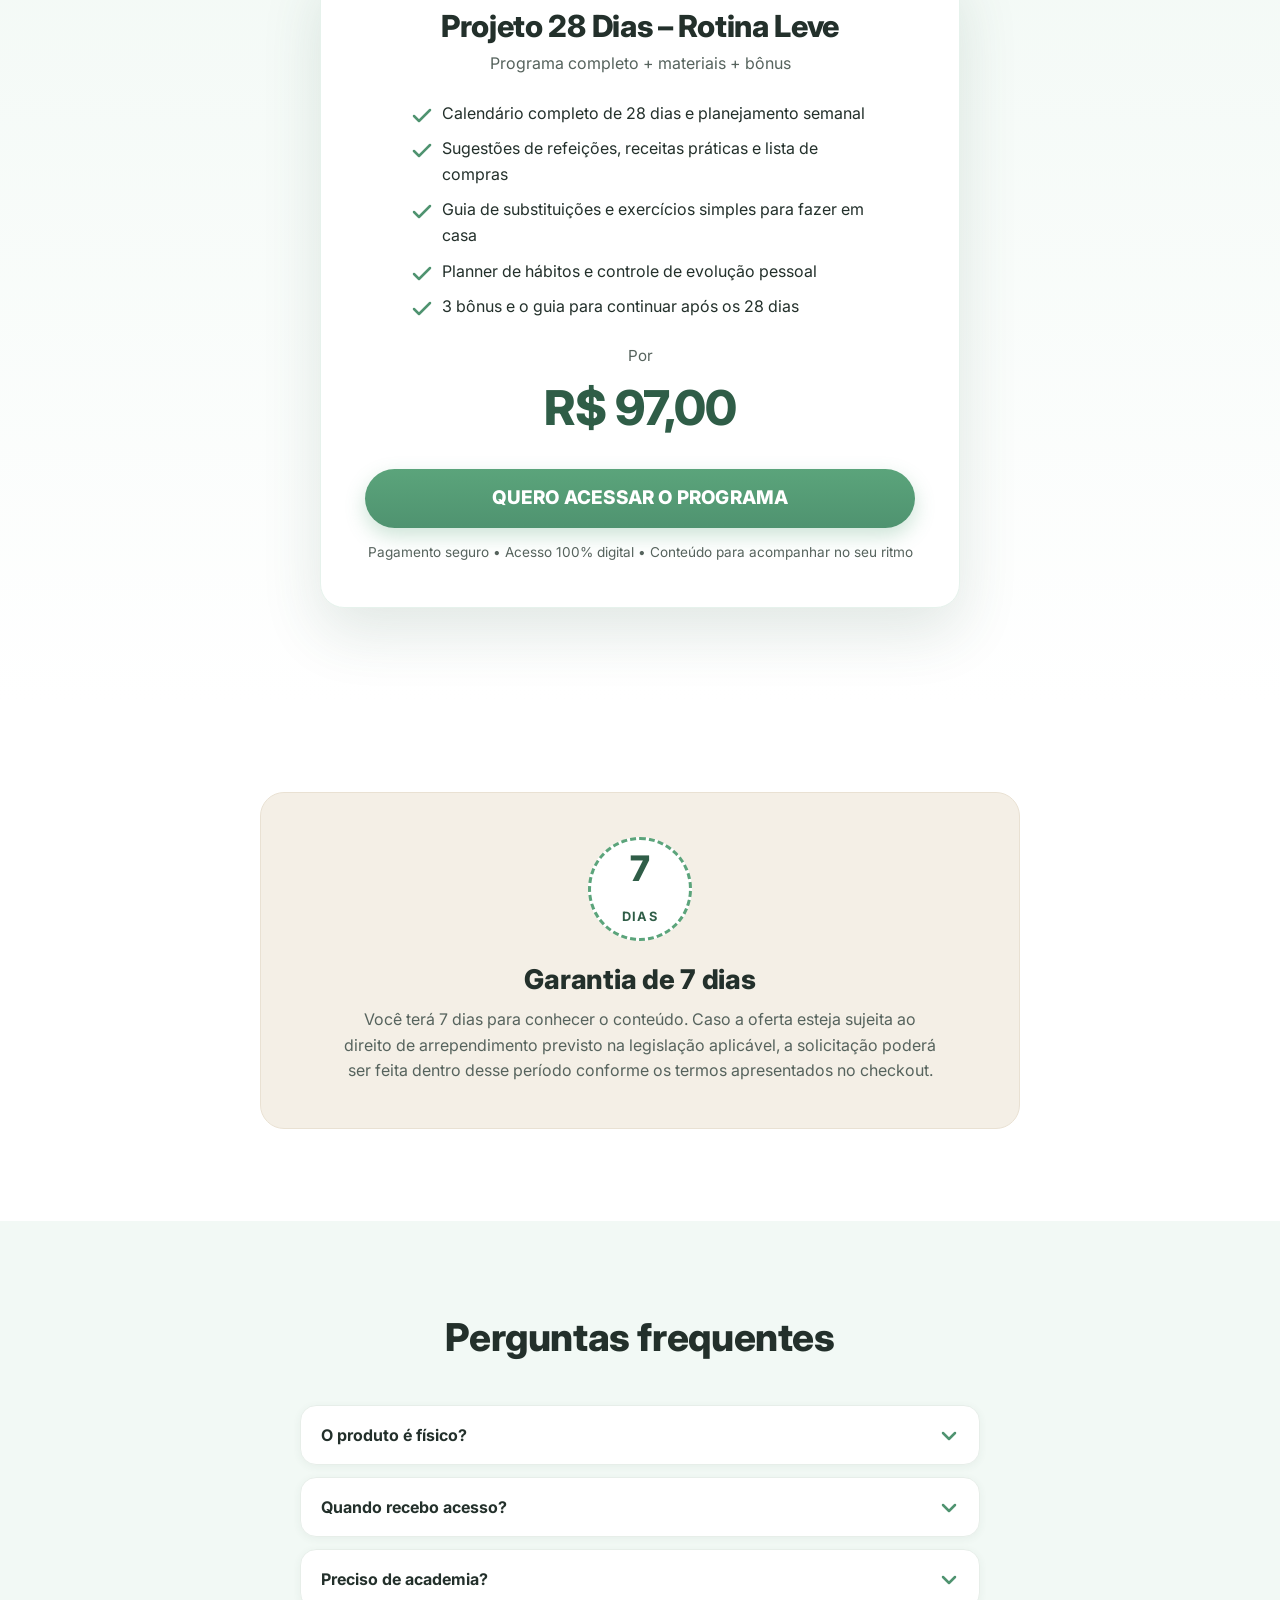
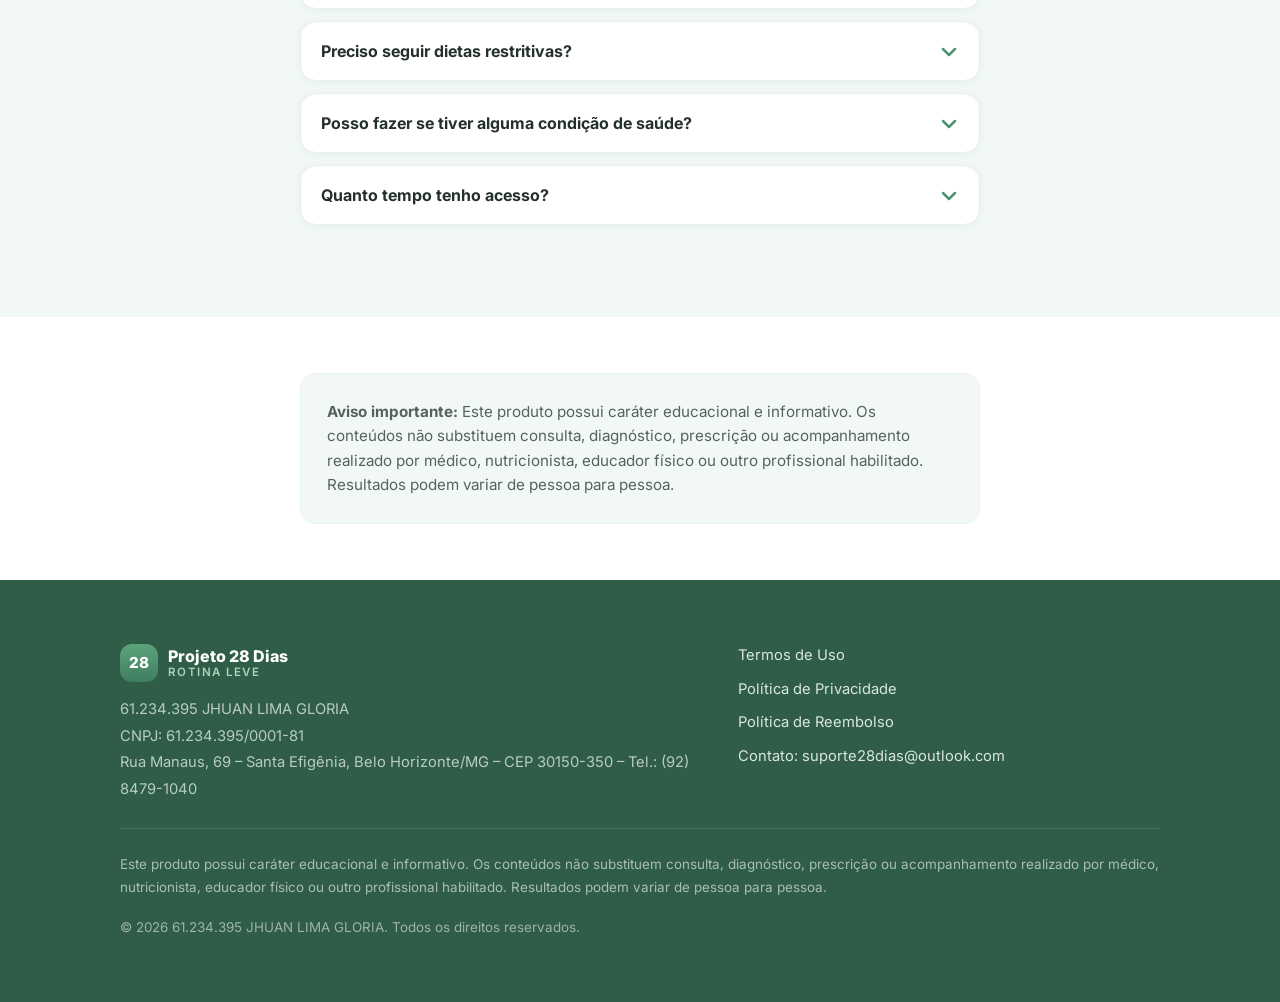
==== commit ac49ac54: "Atualiza dados da empresa para o CNPJ 61.234.395/0001-81 Co-Authored-By: Claude Sonnet 5.5 <noreply@" ====
--- a/index.html
+++ b/index.html
@@ -409,8 +409,9 @@
           <span class="brand__text">Projeto 28 Dias<small>Rotina Leve</small></span>
         </a>
         <p class="site-footer__company">
-          <span class="js-company-name">Projeto 28 Dias Pro</span><br>
-          <span class="js-company-doc">CNPJ: 00.000.000/0000-00</span>
+          <span class="js-company-name">61.234.395 JHUAN LIMA GLORIA</span><br>
+          <span class="js-company-doc">CNPJ: 61.234.395/0001-81</span><br>
+          <span class="js-company-address">Rua Manaus, 69 – Santa Efigênia, Belo Horizonte/MG – CEP 30150-350 – Tel.: (92) 8479-1040</span>
         </p>
       </div>
       <nav class="site-footer__links" aria-label="Links institucionais">
@@ -426,7 +427,7 @@
     </p>
 
     <p class="site-footer__copy">
-      &copy; <span class="js-year">2026</span> <span class="js-company-name">Projeto 28 Dias Pro</span>. Todos os direitos reservados.
+      &copy; <span class="js-year">2026</span> <span class="js-company-name">61.234.395 JHUAN LIMA GLORIA</span>. Todos os direitos reservados.
     </p>
   </div>
 </footer>
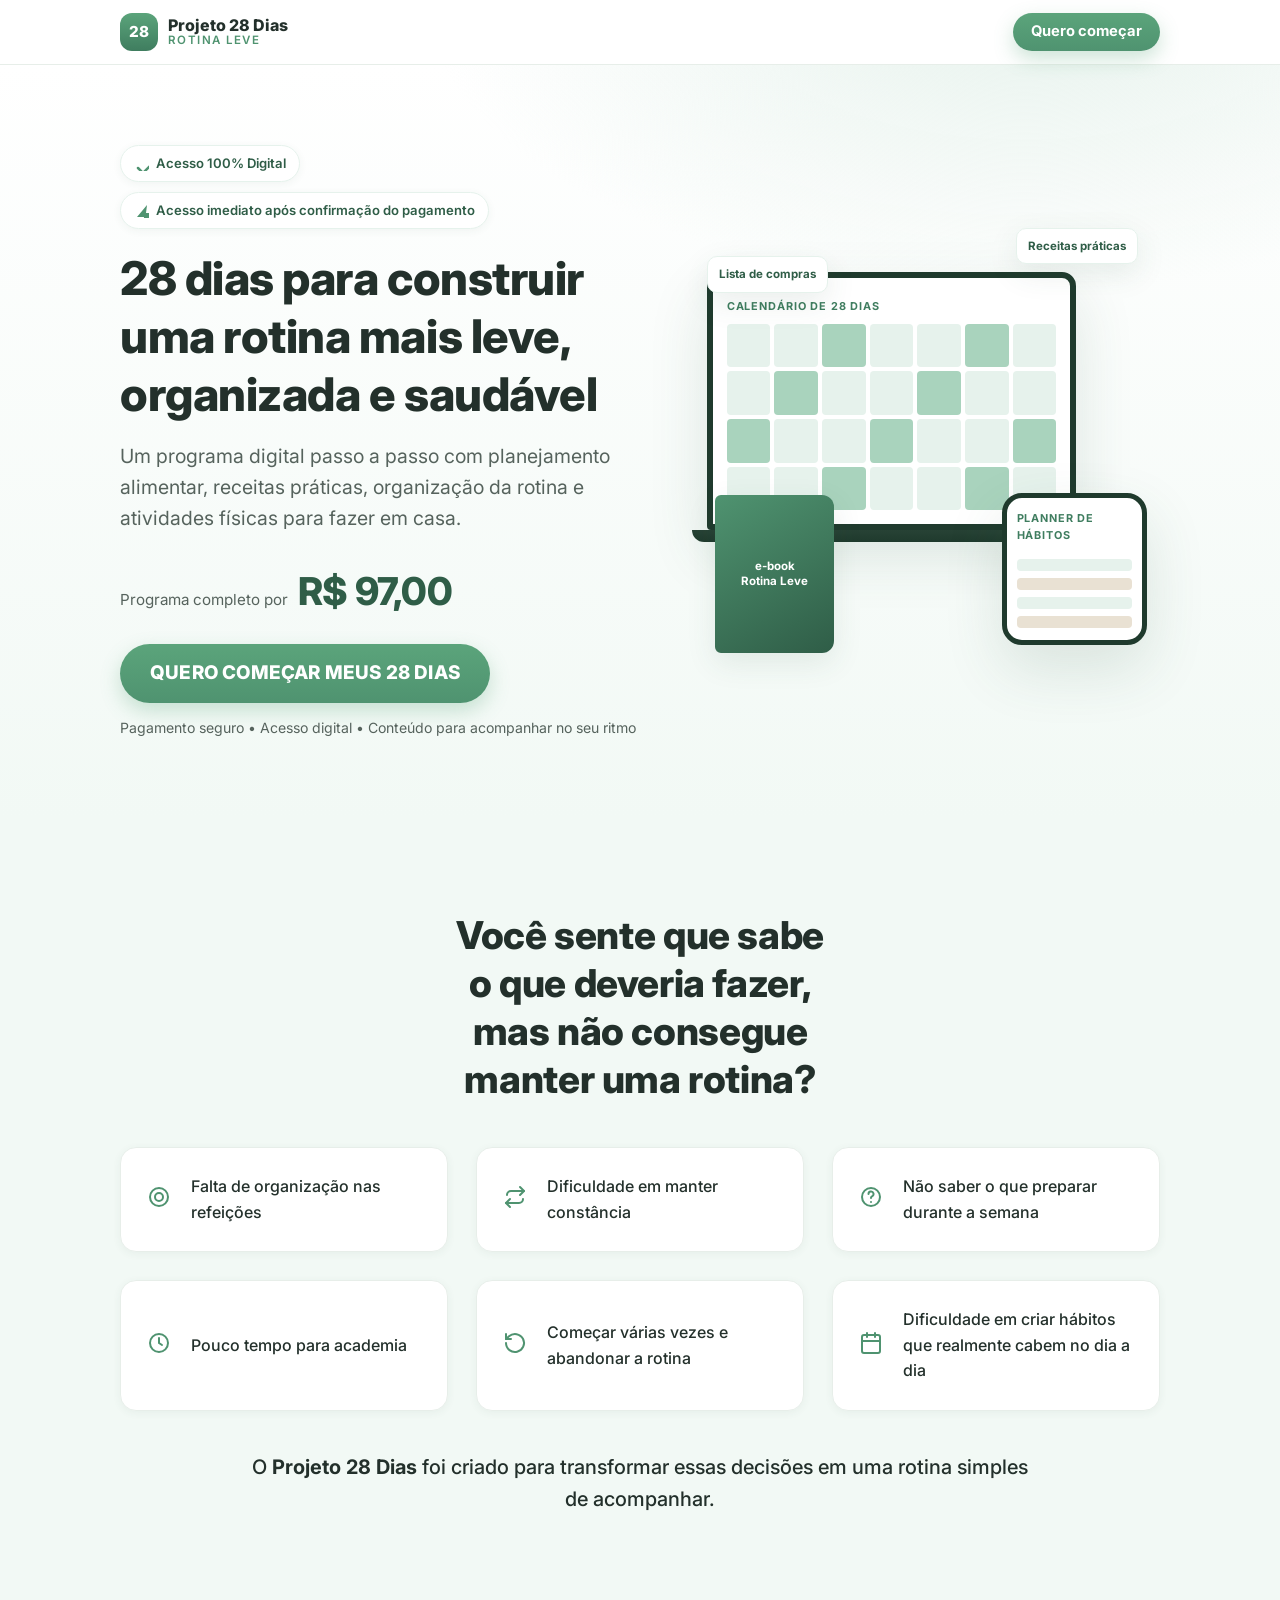
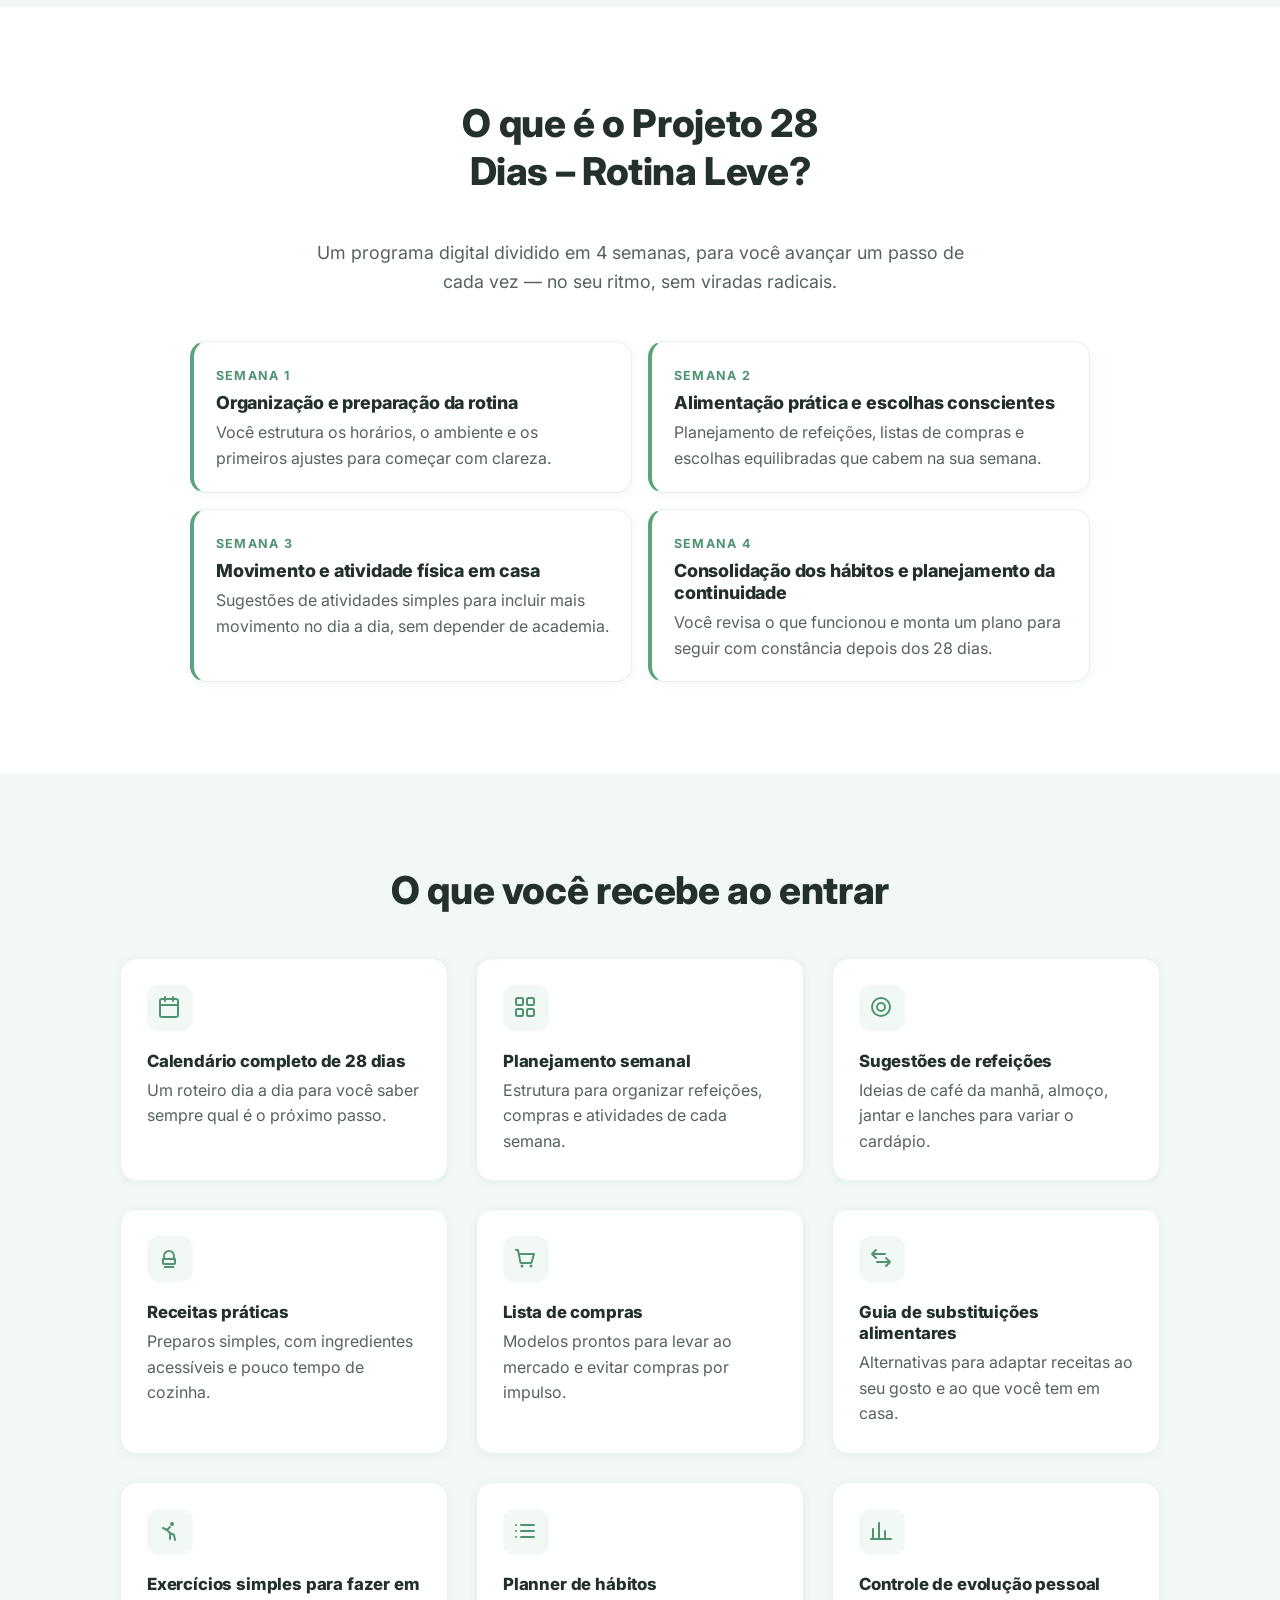
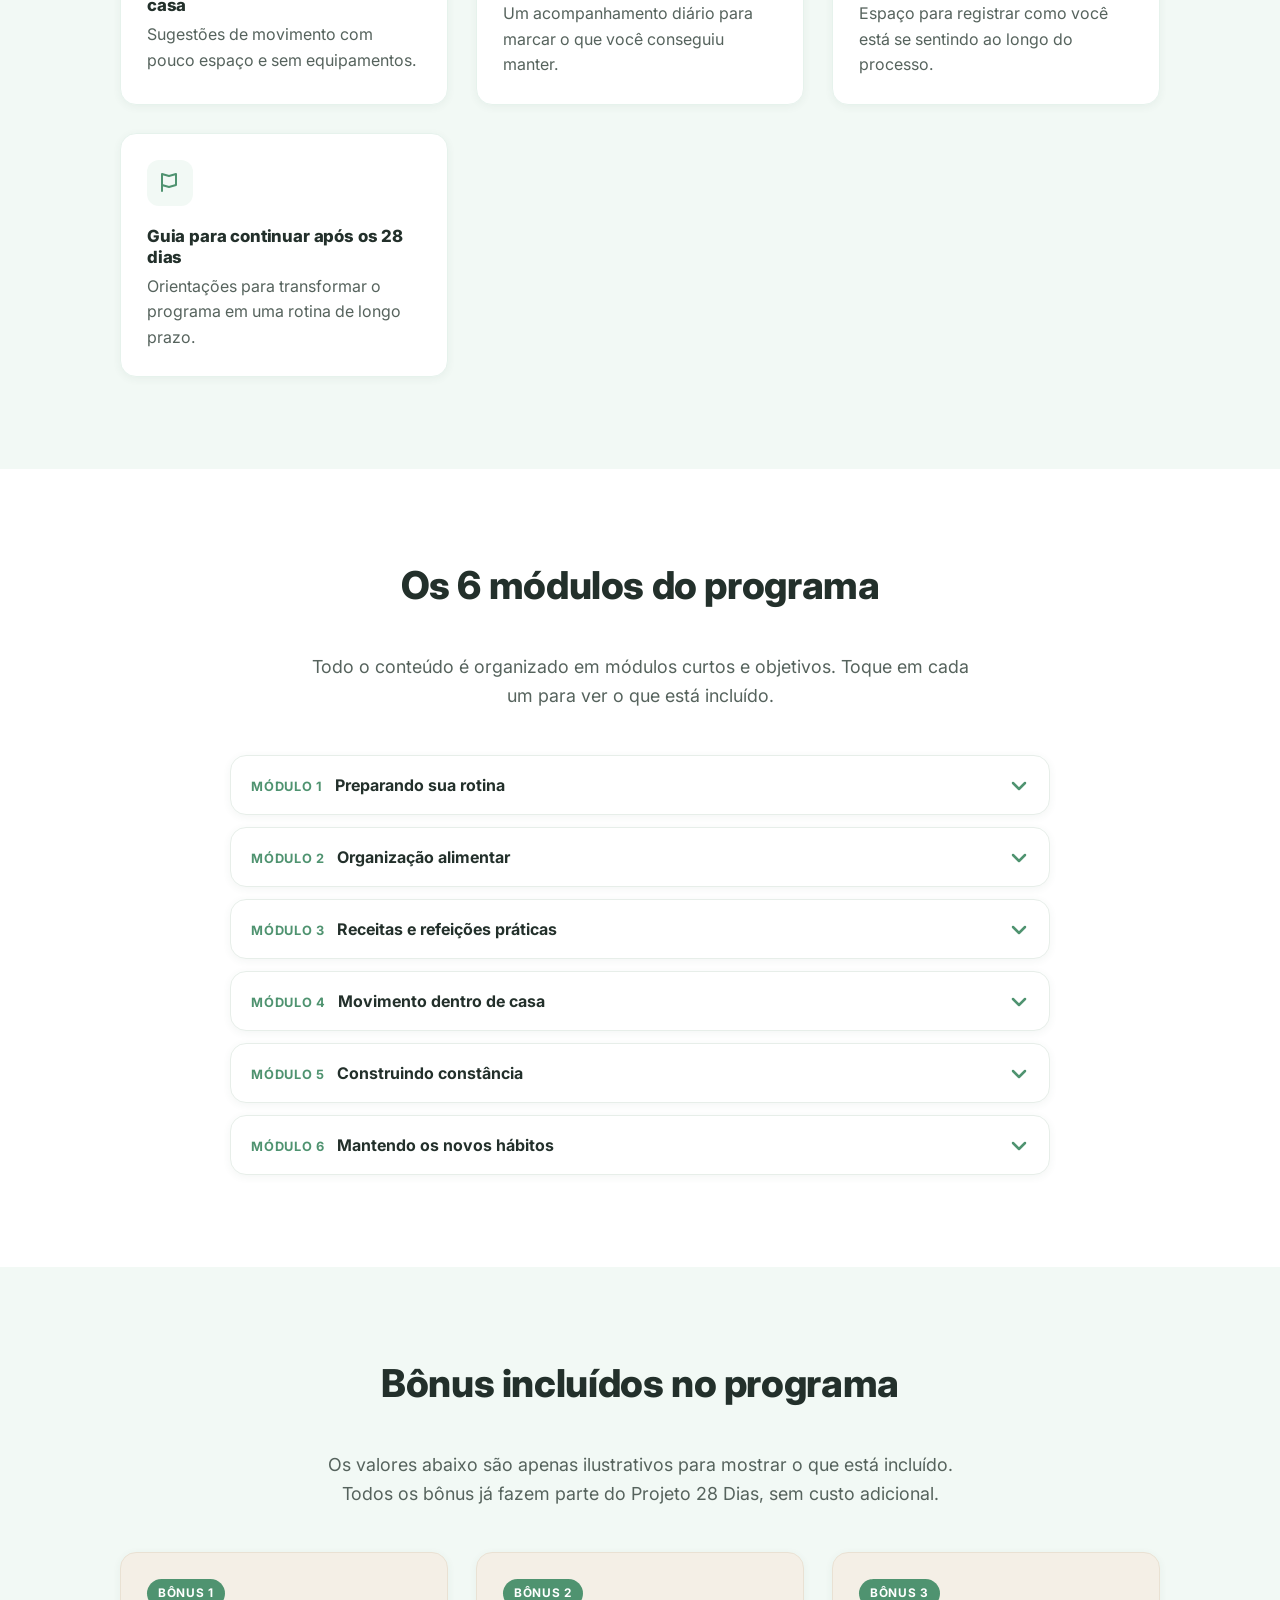
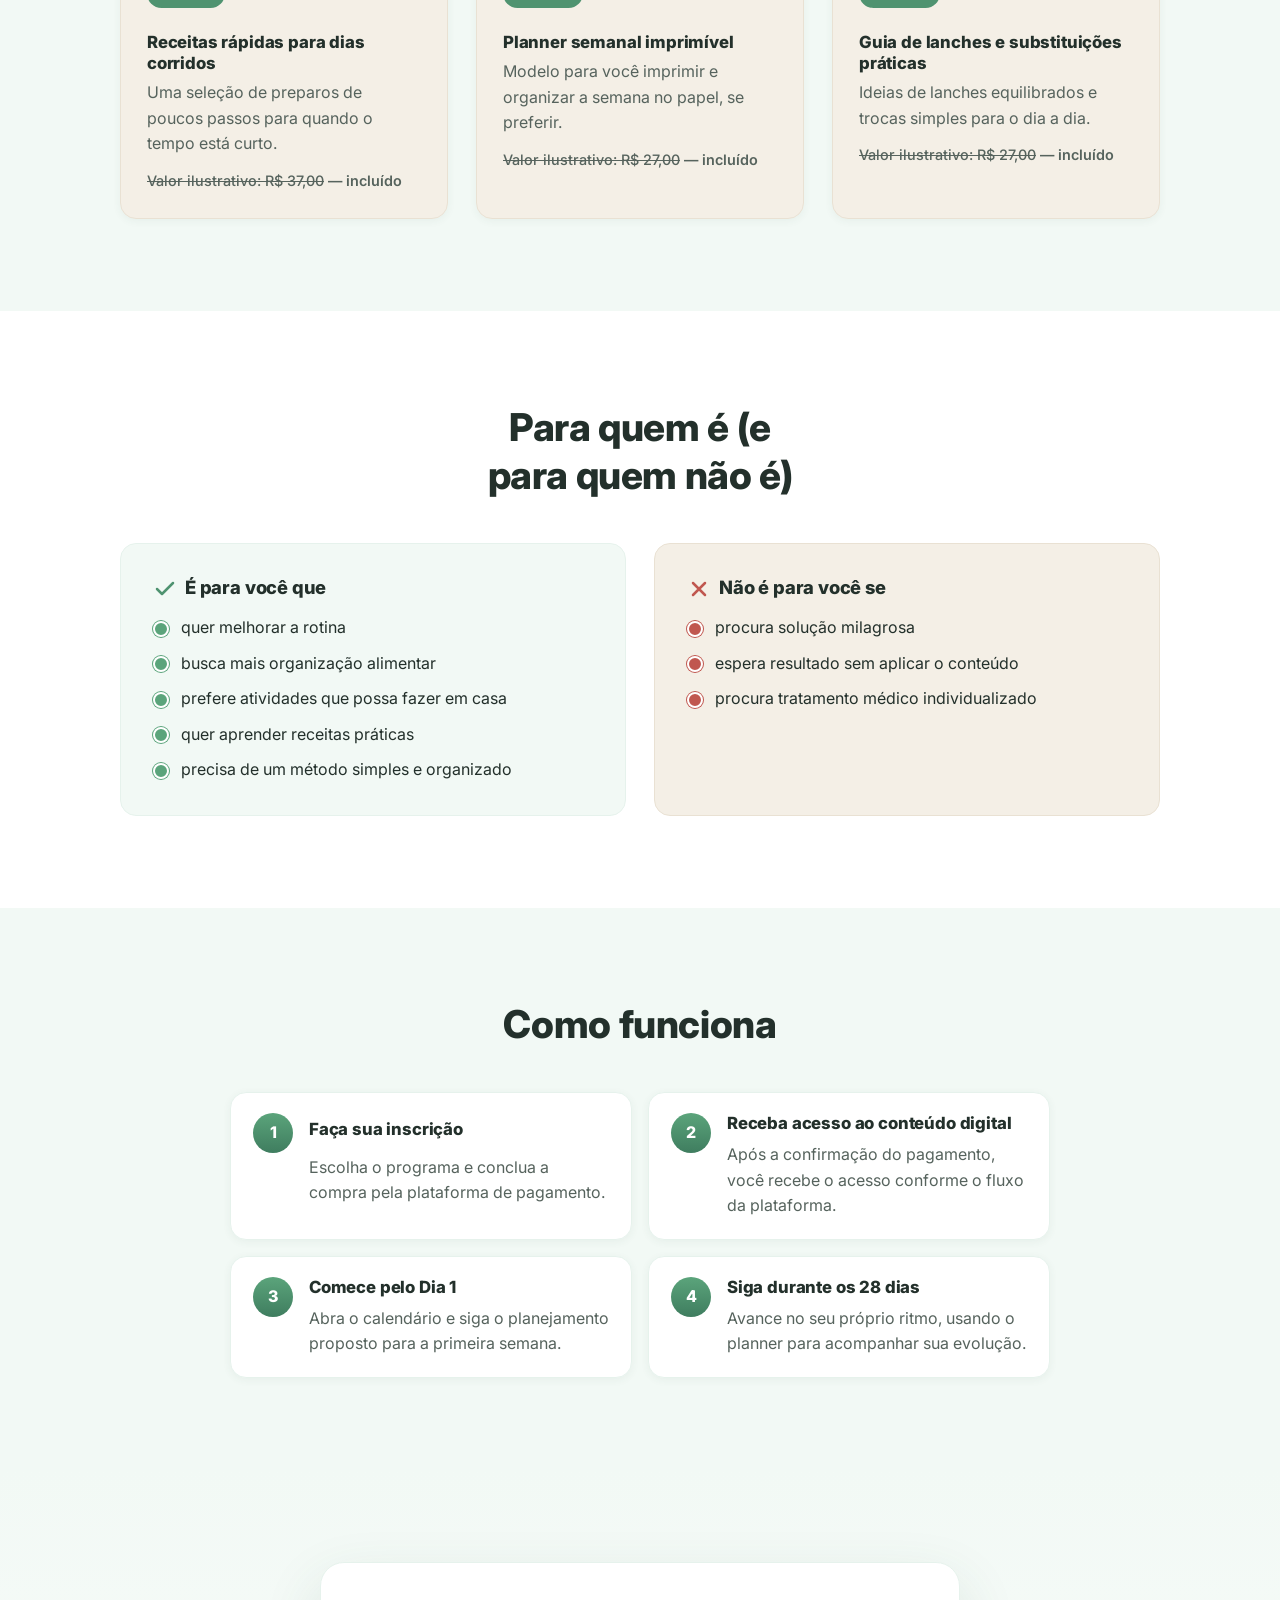
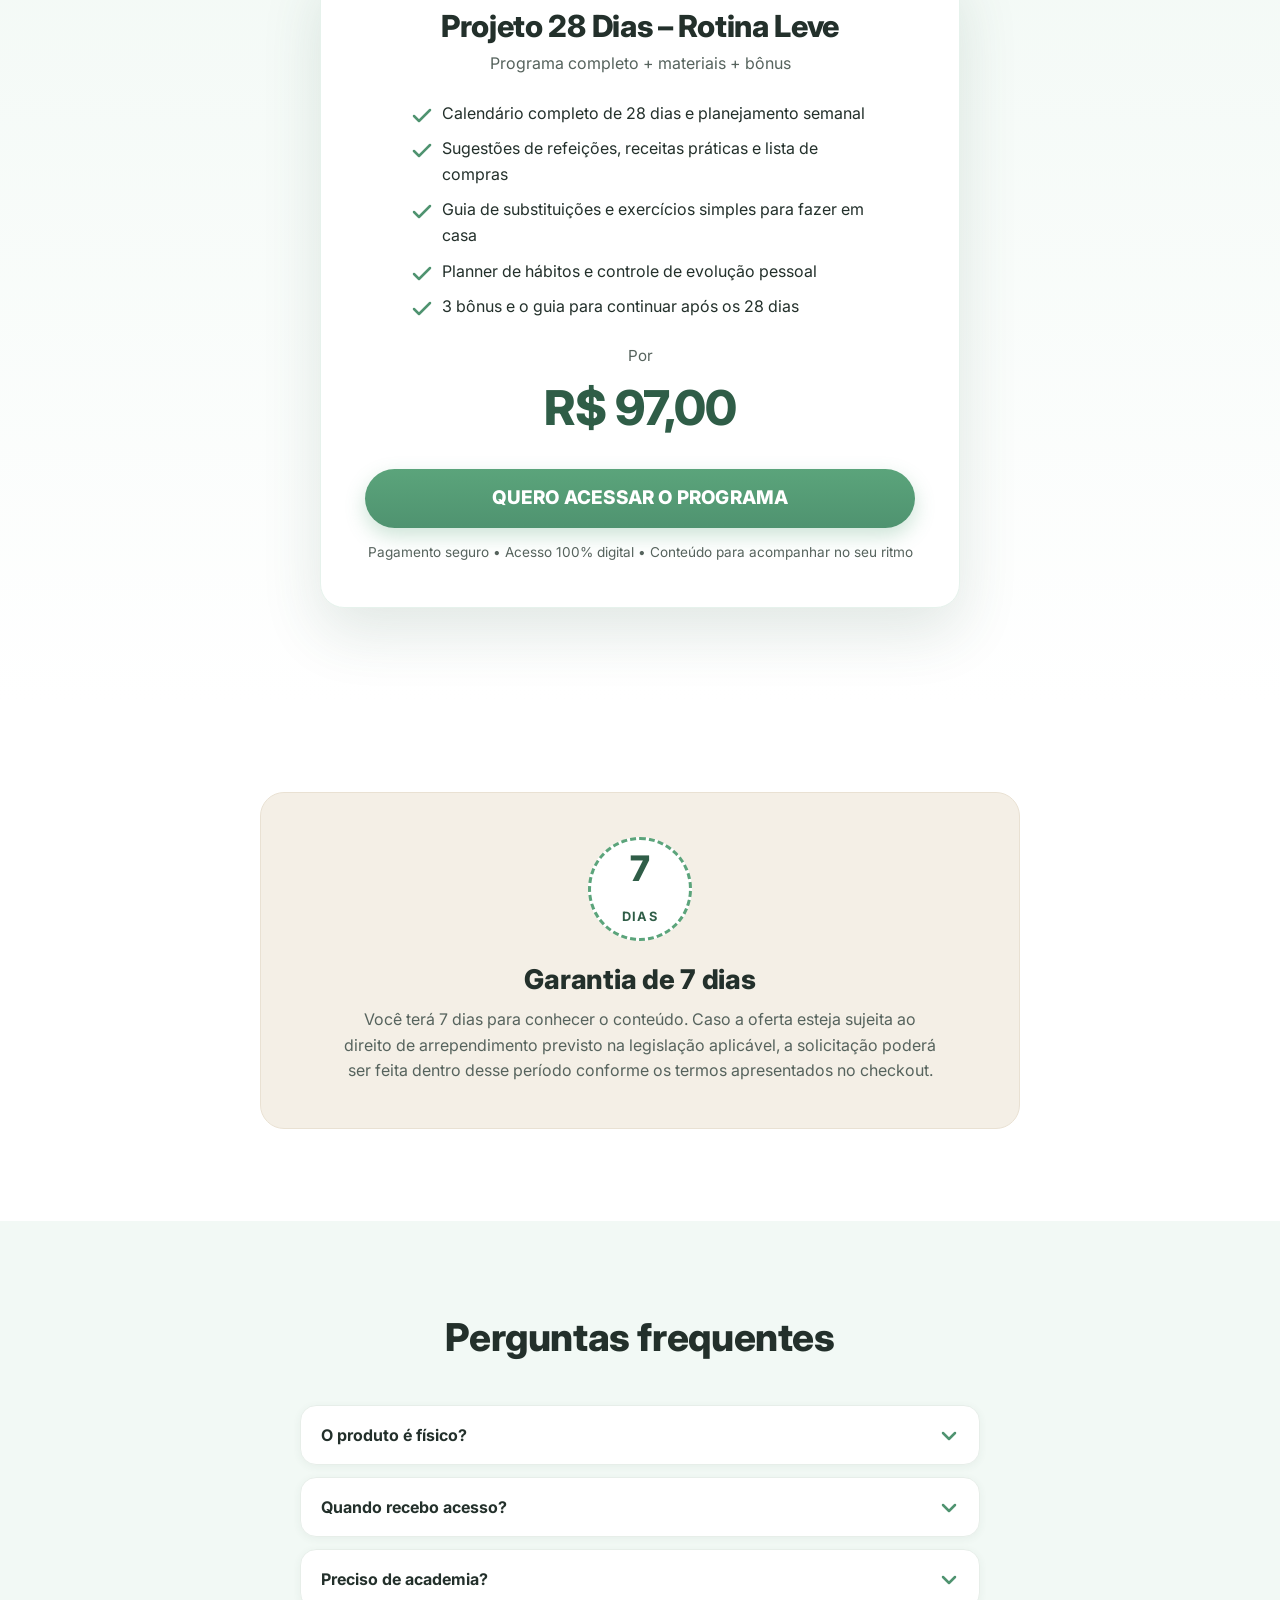
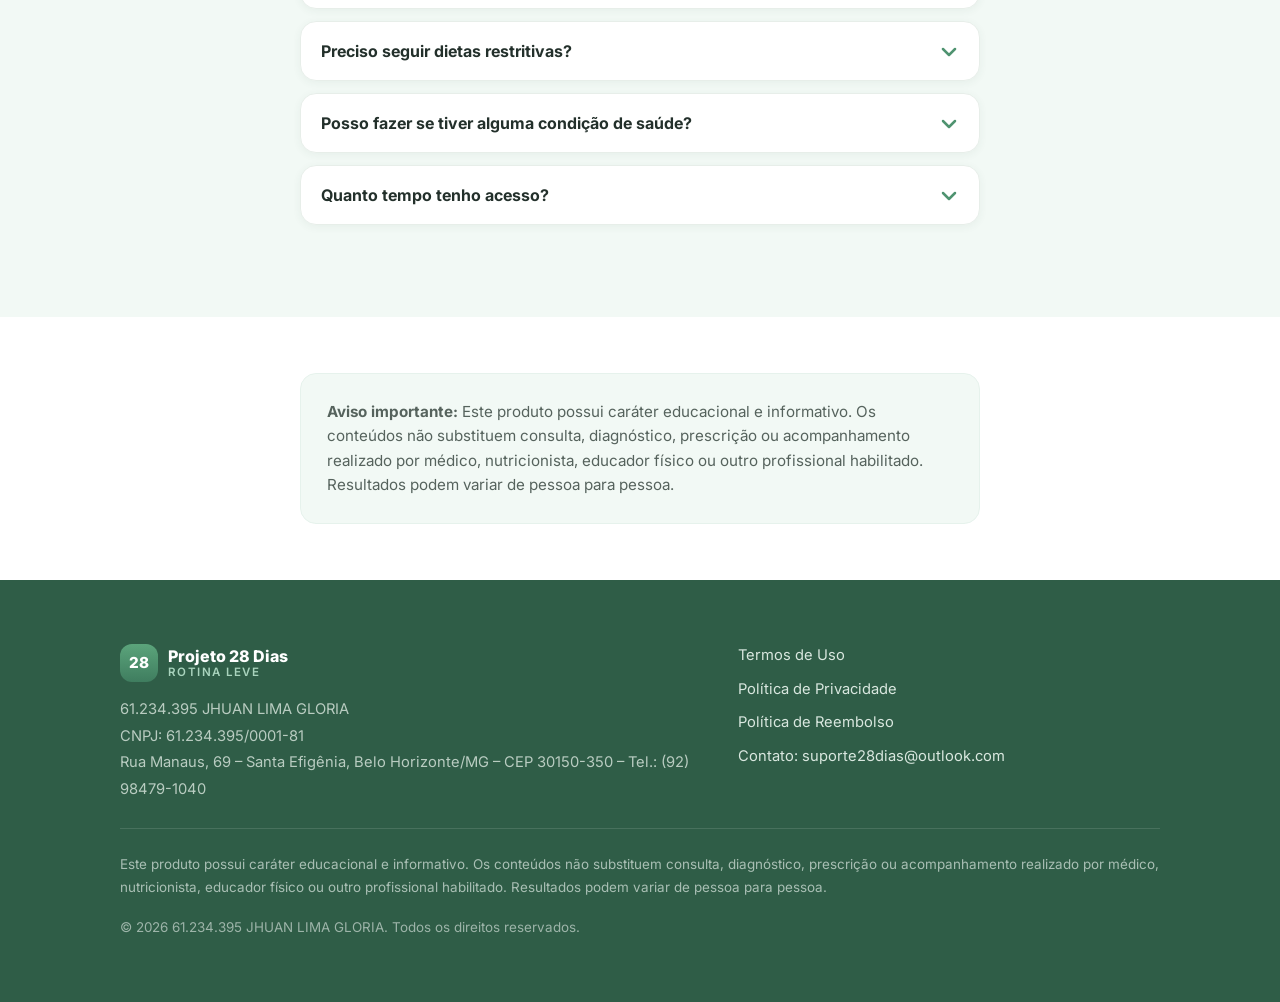
==== commit 19daf25f: "Corrige celular da empresa Co-Authored-By: Claude Sonnet 5.5 <noreply@anthropic.com>" ====
--- a/index.html
+++ b/index.html
@@ -411,7 +411,7 @@
         <p class="site-footer__company">
           <span class="js-company-name">61.234.395 JHUAN LIMA GLORIA</span><br>
           <span class="js-company-doc">CNPJ: 61.234.395/0001-81</span><br>
-          <span class="js-company-address">Rua Manaus, 69 – Santa Efigênia, Belo Horizonte/MG – CEP 30150-350 – Tel.: (92) 8479-1040</span>
+          <span class="js-company-address">Rua Manaus, 69 – Santa Efigênia, Belo Horizonte/MG – CEP 30150-350 – Tel.: (92) 98479-1040</span>
         </p>
       </div>
       <nav class="site-footer__links" aria-label="Links institucionais">
